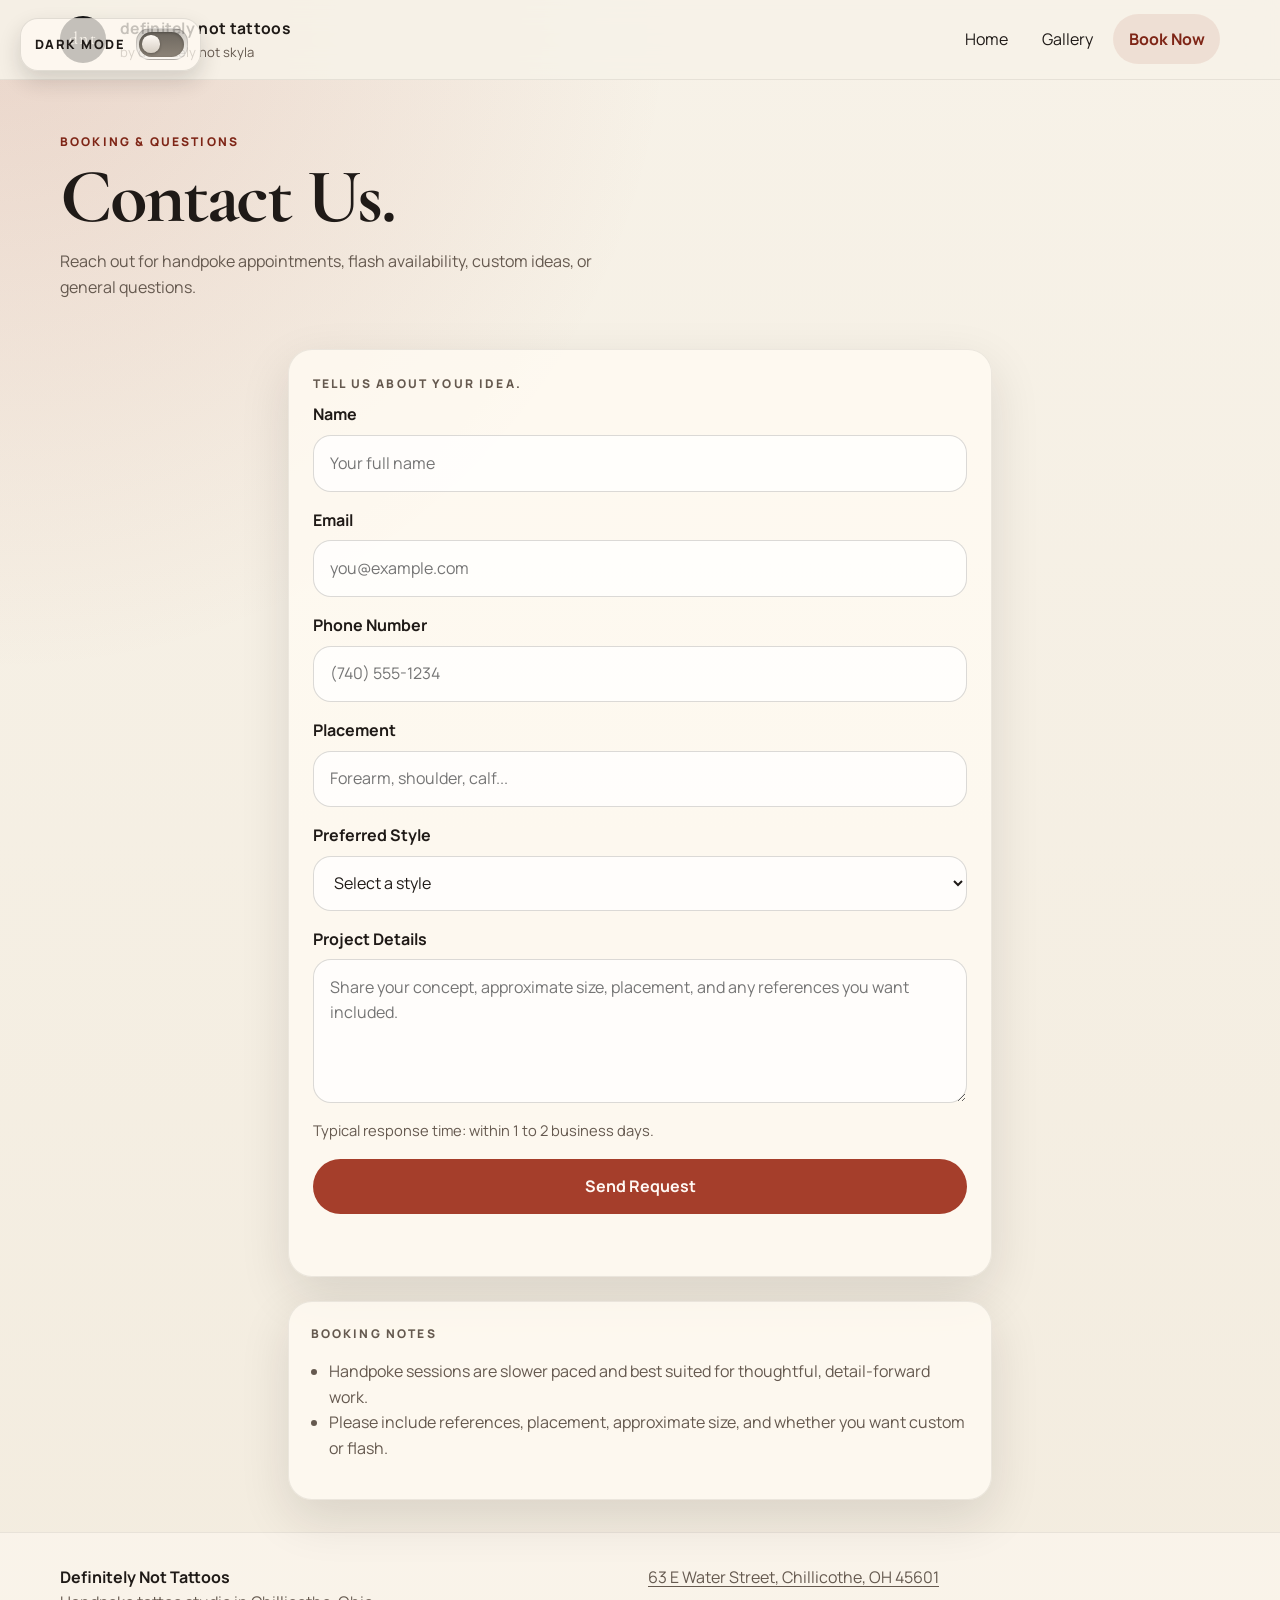
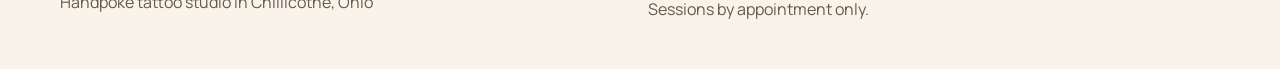
==== contact.html @ 1504265c "General cleanup of CSS" ====
<!DOCTYPE html>
<html lang="en">
<head>
  <meta charset="UTF-8">
  <meta name="viewport" content="width=device-width, initial-scale=1.0">
  <title>Definitely Not Tattoos</title>
  <meta
    name="description"
    content="Contact tmp for handpoke booking requests, consultations, shop hours, and location details."
  >
  <link
    rel="icon"
    href="data:image/svg+xml,%3Csvg xmlns='http://www.w3.org/2000/svg' viewBox='0 0 64 64'%3E%3Crect width='64' height='64' rx='16' fill='%231f1a17'/%3E%3Ctext x='32' y='39' text-anchor='middle' font-family='Arial, sans-serif' font-size='24' font-weight='700' fill='%23fff8f3'%3Ednt%3C/text%3E%3C/svg%3E"
  >
  <link rel="preconnect" href="https://fonts.googleapis.com">
  <link rel="preconnect" href="https://fonts.gstatic.com" crossorigin>
  <link
    href="https://fonts.googleapis.com/css2?family=Cormorant+Garamond:wght@500;600;700&family=Manrope:wght@400;500;600;700;800&display=swap"
    rel="stylesheet"
  >
  <link rel="stylesheet" href="styles.css">
</head>
<body data-page="contact">
  <button
    class="mode-toggle silly-corner-toggle"
    type="button"
    aria-pressed="false"
    aria-label="Toggle silly mode"
    data-silly-toggle
  >
    <span class="switch-label">Dark Mode</span>
    <span class="switch-plate" aria-hidden="true">
      <span class="switch-track">
        <span class="switch-knob"></span>
      </span>
    </span>
  </button>
  <header class="site-header">
    <div class="container topbar">
      <a class="brand" href="index.html" aria-label="tmp home">
        <span class="brand-mark">dnt</span>
        <span class="brand-text">
          <strong>definitely not tattoos</strong>
          <span>by definitely not skyla</span>
        </span>
      </a>
      <button class="nav-toggle" type="button" aria-expanded="false" aria-controls="site-nav">
        <span></span>
        <span></span>
        <span></span>
        <span class="sr-only">Toggle navigation</span>
      </button>
      <nav class="site-nav" id="site-nav" aria-label="Primary navigation">
        <a href="index.html">Home</a>
        <a href="gallery.html">Gallery</a>
        <a class="button button-small" href="contact.html#booking">Book Now</a>
      </nav>
    </div>
  </header>

  <main>
    <section class="page-hero">
      <div class="container reveal">
        <p class="eyebrow">Booking & Questions</p>
        <h1>Contact Us.</h1>
        <p class="lead">
          Reach out for handpoke appointments, flash availability, custom ideas, or general questions.
        </p>
      </div>
    </section>

          <div class="contact-form-column reveal">
            <div class="form-shell" id="booking">
              <p class="meta-label">Tell us about your idea.</p>
              <form class="form-grid" data-contact-form>
                <div class="form-row">
                  <label for="name">Name</label>
                  <input id="name" name="name" type="text" placeholder="Your full name" required>
                </div>

                <div class="form-row">
                  <label for="email">Email</label>
                  <input id="email" name="email" type="email" placeholder="you@example.com" required>
                </div>

                <div class="form-row">
                  <label for="phone">Phone Number</label>
                  <input id="phone" name="phone" type="tel" placeholder="(740) 555-1234">
                </div>

                <div class="form-row">
                  <label for="placement">Placement</label>
                  <input id="placement" name="placement" type="text" placeholder="Forearm, shoulder, calf...">
                </div>

                <div class="form-row">
                  <label for="style">Preferred Style</label>
                  <select id="style" name="style">
                    <option value="">Select a style</option>
                    <option value="botanical">Botanical</option>
                    <option value="fineline">Fine Line</option>
                    <option value="symbolic">Symbolic</option>
                    <option value="lettering">Lettering</option>
                    <option value="custom">Not sure yet</option>
                  </select>
                </div>

                <div class="form-row">
                  <label for="message">Project Details</label>
                  <textarea
                    id="message"
                    name="message"
                    placeholder="Share your concept, approximate size, placement, and any references you want included."
                    required
                  ></textarea>
                </div>

                <p class="field-note">Typical response time: within 1 to 2 business days.</p>
                <button class="button" type="submit">Send Request</button>
                <p class="form-status" aria-live="polite"></p>
              </form>
            </div>

            <div class="info-card booking-notes-card">
              <p class="meta-label">Booking Notes</p>
              <ul class="faq-list">
                <li>Handpoke sessions are slower paced and best suited for thoughtful, detail-forward work.</li>
                <li>Please include references, placement, approximate size, and whether you want custom or flash.</li>
              </ul>
            </div>
          </div>
        </div>
      </div>
    </section>
  </main>

  <footer class="site-footer">
    <div class="container footer-grid">
      <div>
        <strong>Definitely Not Tattoos</strong>
        <p>Handpoke tattoo studio in Chillicothe, Ohio</p>
      </div>
      <div>
        <p>
          <a
            class="contact-link"
            href="https://maps.apple.com/?q=63%20E%20Water%20Street%2C%20Chillicothe%2C%20OH%2045601"
            target="_blank"
            rel="noreferrer"
            aria-label="Open studio address in maps"
          >
            63 E Water Street, Chillicothe, OH 45601
          </a>
        </p>
        <p>Sessions by appointment only.</p>
      </div>
    </div>
  </footer>

  <script src="scripts.js"></script>
</body>
</html>
---- styles.css ----
:root {
  --bg: #f5efe4;
  --surface: #fffaf2;
  --surface-strong: #151515;
  --surface-soft: #e7ded0;
  --text: #1f1a17;
  --muted: #65594f;
  --line: rgba(31, 26, 23, 0.12);
  --accent: #a53e2b;
  --accent-deep: #7e2516;
  --highlight: #d7b17f;
  --shadow: 0 18px 50px rgba(31, 26, 23, 0.12);
  --radius: 24px;
  --radius-sm: 16px;
  --max-width: 1160px;
  --silly-bg: #120f1f;
  --silly-bg-alt: #22153a;
  --silly-panel: #1b1730;
  --silly-ink: #efe7ff;
  --silly-hot-pink: #d96cff;
  --silly-lime: #86c95d;
  --silly-aqua: #68d4ff;
  --silly-yellow: #d5bb62;
}

*,
*::before,
*::after {
  box-sizing: border-box;
}

html {
  scroll-behavior: smooth;
}

body {
  margin: 0;
  font-family: "Manrope", sans-serif;
  background:
    radial-gradient(circle at top left, rgba(165, 62, 43, 0.16), transparent 32%),
    linear-gradient(180deg, #f7f2e8 0%, #f3ecdf 100%);
  color: var(--text);
  line-height: 1.6;
}

.img-wrapper {
  position: absolute;
  inset: 0;
  pointer-events: none;
  z-index: 1;
}

.flexible-image {
  position: absolute;
  display: block;
  width: auto;
  max-width: none;
  height: auto;
  background: transparent;
  filter: drop-shadow(0 12px 18px rgba(31, 26, 23, 0.16));
  opacity: 0.92;
}

.img-float-1 {
  top: 6rem;
  left: 60.5%;
  width: 7rem;
  transform: rotate(-9deg);
}

.img-float-2 {
  top: 22rem;
  right: 4%;
  width: 5.8rem;
  transform: rotate(8deg);
}

.img-float-3 {
  top: 3rem;
  left: 4%;
  width: 7.8rem;
  transform: rotate(-6deg);
}

.img-float-4 {
  top: 48rem;
  right: 6%;
  width: 6.8rem;
  border-radius: 18px;
  transform: rotate(7deg);
}


.img-float-6 {
  top: 82rem;
  right: 5%;
  width: 7.2rem;
  border-radius: 18px;
  transform: rotate(5deg);
}

.img-float-7 {
  top: 53rem;
  left: max(0.5rem, calc(50% - 48rem));
  width: 14rem;
  transform: rotate(1deg);
  transform-origin: bottom left;
  z-index: 2;
}
img {
  display: block;
  max-width: 100%;
}

a {
  color: inherit;
  text-decoration: none;
}

button,
input,
select,
textarea {
  font: inherit;
}

.container {
  width: min(calc(100% - 2rem), var(--max-width));
  margin: 0 auto;
}

.sr-only {
  position: absolute;
  width: 1px;
  height: 1px;
  padding: 0;
  margin: -1px;
  overflow: hidden;
  clip: rect(0, 0, 0, 0);
  white-space: nowrap;
  border: 0;
}

.site-header {
  position: sticky;
  top: 0;
  z-index: 20;
  backdrop-filter: blur(14px);
  background: rgba(247, 242, 232, 0.9);
  border-bottom: 1px solid rgba(31, 26, 23, 0.08);
}

.topbar {
  display: flex;
  align-items: center;
  justify-content: space-between;
  gap: 1rem;
  padding: 0.9rem 0;
}

.brand {
  display: inline-flex;
  align-items: center;
  gap: 0.85rem;
  min-width: 0;
}

.brand-mark {
  display: grid;
  place-items: center;
  width: 2.9rem;
  height: 2.9rem;
  border-radius: 50%;
  background: var(--surface-strong);
  color: #f7f2e8;
  font-family: "Cormorant Garamond", serif;
  font-size: 1.1rem;
  letter-spacing: 0.08em;
}

.brand-text {
  display: grid;
  gap: 0.1rem;
}

.brand-text strong {
  font-size: 0.98rem;
  letter-spacing: 0.02em;
}

.brand-text span {
  color: var(--muted);
  font-size: 0.82rem;
}

.nav-toggle {
  display: inline-flex;
  flex-direction: column;
  justify-content: center;
  gap: 0.3rem;
  width: 3rem;
  height: 3rem;
  border: 0;
  background: transparent;
  padding: 0.5rem;
}

.nav-toggle span:not(.sr-only) {
  width: 100%;
  height: 2px;
  background: var(--text);
  border-radius: 999px;
  transition: transform 0.2s ease, opacity 0.2s ease;
}

.site-nav {
  position: absolute;
  top: calc(100% + 0.75rem);
  left: 1rem;
  right: 1rem;
  display: grid;
  gap: 0.4rem;
  padding: 1rem;
  background: rgba(255, 250, 242, 0.98);
  border: 1px solid var(--line);
  border-radius: 22px;
  box-shadow: var(--shadow);
  opacity: 0;
  pointer-events: none;
  transform: translateY(-0.5rem);
  transition: opacity 0.25s ease, transform 0.25s ease;
}

.site-nav a {
  padding: 0.7rem 0.9rem;
  border-radius: 999px;
}

.mode-toggle {
  display: inline-flex;
  align-items: center;
  justify-content: space-between;
  min-height: 2.75rem;
  gap: 0.65rem;
  padding: 0.6rem 0.75rem 0.6rem 0.85rem;
  border: 1px solid var(--line);
  border-radius: 18px;
  background: rgba(255, 250, 242, 0.75);
  color: var(--text);
  font-weight: 800;
  cursor: pointer;
  transition: transform 0.2s ease, background 0.2s ease, border-color 0.2s ease;
}

.silly-corner-toggle {
  position: fixed;
  top: 1rem;
  left: 1rem;
  z-index: 35;
  min-height: 3rem;
  min-width: 8.25rem;
  box-shadow: 0 10px 22px rgba(31, 26, 23, 0.16);
}

.key-unlock-button {
  position: fixed;
  top: 50%;
  left: 50%;
  z-index: 34;
  display: none;
  align-items: center;
  justify-content: center;
  min-width: 14rem;
  min-height: 3.25rem;
  padding: 0.9rem 1.4rem;
  border: 1px solid rgba(239, 231, 255, 0.22);
  border-radius: 999px;
  background: linear-gradient(180deg, rgba(11, 10, 21, 0.96), rgba(31, 23, 52, 0.98));
  color: #f1e8ff;
  font-family: "Share Tech Mono", monospace;
  font-size: 0.92rem;
  letter-spacing: 0.08em;
  text-transform: uppercase;
  transform: translate(-50%, -50%);
  box-shadow: 0 16px 42px rgba(0, 0, 0, 0.45);
}

.key-unlock-button.is-visible {
  display: inline-flex;
}

.switch-label {
  font-size: 0.8rem;
  letter-spacing: 0.12em;
  text-transform: uppercase;
}

.switch-plate {
  display: inline-flex;
  align-items: center;
  justify-content: center;
  padding: 0.16rem;
  border-radius: 14px;
  background: linear-gradient(180deg, rgba(24, 24, 24, 0.24), rgba(255, 255, 255, 0.35));
  border: 1px solid rgba(31, 26, 23, 0.14);
}

.switch-track {
  position: relative;
  display: inline-flex;
  align-items: center;
  width: 2.8rem;
  height: 1.55rem;
  padding: 0.18rem;
  border-radius: 999px;
  background: linear-gradient(180deg, #6d675f, #8c8377);
  box-shadow: inset 0 1px 3px rgba(0, 0, 0, 0.28);
}

.switch-knob {
  width: 1.1rem;
  height: 1.1rem;
  border-radius: 50%;
  background: linear-gradient(180deg, #fffaf5, #d6cec3);
  box-shadow: 0 1px 3px rgba(0, 0, 0, 0.3);
  transform: translateX(0);
  transition: transform 0.2s ease, background 0.2s ease;
}

.mode-toggle.is-active .switch-track {
  background: linear-gradient(180deg, #8b603f, #d58a4a);
}

.mode-toggle.is-active .switch-knob {
  transform: translateX(1.23rem);
  background: linear-gradient(180deg, #fff7d9, #f0cf84);
}

.mode-toggle:hover,
.mode-toggle:focus-visible,
.mode-toggle.is-active {
  background: rgba(165, 62, 43, 0.12);
  border-color: rgba(165, 62, 43, 0.28);
  transform: translateY(-1px);
}

.site-nav a:hover,
.site-nav a:focus-visible,
.site-nav a.active {
  background: rgba(165, 62, 43, 0.1);
  color: var(--accent-deep);
}

.site-nav.is-open {
  opacity: 1;
  pointer-events: auto;
  transform: translateY(0);
}

.button {
  display: inline-flex;
  align-items: center;
  justify-content: center;
  min-height: 3rem;
  padding: 0.85rem 1.35rem;
  border: 1px solid transparent;
  border-radius: 999px;
  background: var(--accent);
  color: #fff8f3;
  font-weight: 700;
  transition: transform 0.2s ease, background 0.2s ease, border-color 0.2s ease;
}

.button:hover,
.button:focus-visible {
  transform: translateY(-1px);
  background: var(--accent-deep);
}

.button-small {
  min-height: 2.75rem;
  padding-inline: 1.1rem;
}

.button-secondary {
  border-color: var(--line);
  background: transparent;
  color: var(--text);
}

.button-secondary:hover,
.button-secondary:focus-visible {
  background: rgba(31, 26, 23, 0.06);
}

.hero,
.page-hero {
  padding: 4.5rem 0 3rem;
}

body[data-page="home"] .hero {
  padding-top: 2.75rem;
}

.silly-skyline {
  display: none;
}

.owl-stack {
  display: none;
}

.hero-grid {
  display: grid;
  gap: 1.5rem;
}

.hero-copy h1,
.page-hero h1 {
  margin: 0;
  font-family: "Cormorant Garamond", serif;
  font-size: clamp(2.4rem, 8vw, 4.8rem);
  line-height: 0.95;
  letter-spacing: -0.03em;
}

.hero-copy h1 {
  max-width: 20ch;
  line-height: 1.04;
}

.hero-text,
.lead {
  color: var(--muted);
  font-size: 1rem;
}

.eyebrow,
.panel-label,
.artist-tag,
.meta-label {
  margin: 0 0 0.6rem;
  color: var(--accent-deep);
  text-transform: uppercase;
  letter-spacing: 0.18em;
  font-size: 0.75rem;
  font-weight: 800;
}

.accent-text {
  color: var(--accent);
}

.hero-actions {
  display: flex;
  flex-direction: column;
  gap: 0.75rem;
  margin: 1.75rem 0;
}

.feature-panel,
.gallery-card,
.info-card,
.form-shell {
  background: rgba(255, 250, 242, 0.82);
  border: 1px solid rgba(31, 26, 23, 0.08);
  border-radius: var(--radius);
  box-shadow: var(--shadow);
}

.feature-panel {
  padding: 1.5rem;
}

.info-stack {
  display: grid;
  gap: 1.2rem;
}

.contact-link {
  text-decoration: underline;
  text-decoration-thickness: 1px;
  text-underline-offset: 0.16em;
  transition: color 0.2s ease, opacity 0.2s ease;
}

.contact-link:hover,
.contact-link:focus-visible {
  color: var(--accent-deep);
}

.info-stack h2,
.gallery-card h3 {
  margin: 0 0 0.3rem;
  font-size: 1.05rem;
}

.section {
  padding: 1.75rem 0 3.25rem;
}

.gallery-grid {
  display: grid;
  gap: 1rem;
}

.gallery-card,
.info-card {
  padding: 1.35rem;
}

.scroll-gallery-section {
  overflow: hidden;
}

.scroll-gallery {
  position: relative;
  margin-top: 1.75rem;
  overflow: hidden;
  padding-inline: 4rem;
}

.scroll-gallery::before,
.scroll-gallery::after {
  content: "";
  position: absolute;
  top: 0;
  bottom: 0;
  width: 4rem;
  z-index: 2;
  pointer-events: none;
}

.scroll-gallery::before {
  left: 0;
  background: linear-gradient(90deg, #f3ecdf 18%, rgba(243, 236, 223, 0.92) 34%, transparent 100%);
}

.scroll-gallery::after {
  right: 0;
  background: linear-gradient(270deg, #f3ecdf 18%, rgba(243, 236, 223, 0.92) 34%, transparent 100%);
}

.scroll-gallery-track {
  display: flex;
  gap: 1rem;
  width: max-content;
  align-items: stretch;
  will-change: transform;
}

.owl-stack {
  position: absolute;
  top: 8.5rem;
  right: 1.25rem;
  width: 8.5rem;
  height: 8.5rem;
  z-index: 5;
}

.owl-secret-button,
.owl-dragger {
  position: absolute;
  inset: 0;
  margin: auto;
}

.owl-secret-button {
  display: inline-flex;
  align-items: center;
  justify-content: center;
  width: 4.5rem;
  height: 4.5rem;
  border: 1px solid rgba(239, 231, 255, 0.18);
  border-radius: 50%;
  background: linear-gradient(180deg, rgba(49, 35, 78, 0.96), rgba(28, 20, 46, 0.98));
  color: rgba(239, 231, 255, 0.92);
  font-family: "Caveat", cursive;
  font-size: 1.5rem;
  box-shadow: 0 10px 30px rgba(0, 0, 0, 0.32);
}

.owl-secret-button:hover,
.owl-secret-button:focus-visible {
  transform: translateY(-1px);
}

.owl-dragger {
  width: 7rem;
  height: 7rem;
  border: 0;
  background: transparent;
  padding: 0;
  cursor: grab;
  touch-action: none;
}

.owl-dragger.is-dragging {
  cursor: grabbing;
}

.owl-image {
  display: block;
  width: 100%;
  height: 100%;
  border-radius: 50%;
  background-image: url("sprites/owl.png");
  background-size: contain;
  background-position: center;
  background-repeat: no-repeat;
  filter: drop-shadow(0 14px 18px rgba(0, 0, 0, 0.42));
}

.scroll-gallery-card {
  flex: 0 0 15.5rem;
  padding: 0.5rem;
  border-radius: var(--radius);
  background: rgba(255, 250, 242, 0.72);
  border: 1px solid rgba(31, 26, 23, 0.08);
  box-shadow: var(--shadow);
}

.scroll-gallery-image {
  aspect-ratio: 4 / 5;
  border-radius: calc(var(--radius) - 8px);
  background-size: cover;
  background-position: center;
}


.site-footer {
  padding: 2rem 0 2.5rem;
  border-top: 1px solid rgba(31, 26, 23, 0.08);
  background: rgba(255, 250, 242, 0.55);
}

.footer-grid {
  display: grid;
  gap: 1rem;
}

.footer-grid p,
.footer-grid a {
  margin: 0 0 0.4rem;
  color: var(--muted);
}

.page-hero .lead {
  max-width: 58ch;
}

body[data-page="contact"] .page-hero {
  padding-top: 2.5rem;
  padding-bottom: 1.75rem;
}

body[data-page="gallery"] .page-hero {
  padding-bottom: 1.5rem;
}

body[data-page="gallery"] main {
  position: relative;
  overflow: hidden;
}

body[data-page="gallery"] .page-hero,
body[data-page="gallery"] .section,
body[data-page="gallery"] .site-footer {
  position: relative;
  z-index: 2;
}

body[data-page="gallery"] .section {
  padding-top: 0.5rem;
}

.gallery-planet-orbit {
  position: absolute;
  top: 7rem;
  left: 50%;
  width: 140vw;
  max-width: 104rem;
  height: 94rem;
  transform: translateX(-50%);
  pointer-events: none;
  z-index: 0;
  display: none;
  animation: gallery-planet-orbit-spin 39s linear infinite;
}

.gallery-planet {
  position: absolute;
  top: 50%;
  left: 100%;
  width: 6rem;
  height: 6rem;
  transform: translate(-50%, -50%);
  filter: drop-shadow(0 14px 20px rgba(31, 26, 23, 0.18));
}

.gallery-planet img {
  display: block;
  width: 100%;
  height: 100%;
  object-fit: contain;
  animation: gallery-planet-counter-spin 39s linear infinite;
}

.gallery-toolbar {
  display: flex;
  flex-wrap: wrap;
  gap: 0.75rem;
  margin-bottom: 1.25rem;
}

.filter-chip-launch {
  display: none;
}

.nuke-terminal {
  position: fixed;
  inset: 0;
  z-index: 62;
  display: grid;
  place-items: center;
  padding: 1.25rem;
  background: rgba(7, 10, 14, 0.6);
}

.nuke-terminal-panel {
  width: min(32rem, 100%);
  padding: 1rem;
  border: 1px solid rgba(140, 255, 171, 0.24);
  border-radius: 18px;
  background: linear-gradient(180deg, rgba(8, 15, 12, 0.98), rgba(13, 25, 19, 0.98));
  box-shadow: 0 18px 48px rgba(0, 0, 0, 0.42);
}

.nuke-terminal-heading {
  margin: 0 0 0.8rem;
  color: #9bf7b3;
  font-family: "Share Tech Mono", monospace;
  font-size: 0.95rem;
  letter-spacing: 0.06em;
  text-transform: uppercase;
}

.nuke-terminal-screen {
  min-height: 8.5rem;
  margin: 0;
  padding: 0.9rem;
  border-radius: 14px;
  background: rgba(0, 0, 0, 0.34);
  color: #8fffac;
  font-family: "Share Tech Mono", monospace;
  font-size: 0.92rem;
  line-height: 1.5;
  white-space: pre-wrap;
}

.nuke-confirm {
  display: grid;
  gap: 0.55rem;
  margin-top: 0.9rem;
}

.nuke-confirm-label {
  font-weight: 700;
}

.nuke-confirm-row {
  display: flex;
  flex-wrap: wrap;
  gap: 0.75rem;
}

.nuke-confirm-input {
  flex: 1 1 12rem;
  min-height: 2.8rem;
  padding: 0.8rem 0.95rem;
  border: 1px solid rgba(31, 26, 23, 0.16);
  border-radius: 14px;
  background: rgba(255, 255, 255, 0.82);
  color: var(--text);
  font: inherit;
}

.nuke-status {
  margin: 0.85rem 0 0;
  color: rgba(220, 245, 226, 0.76);
}

.nuke-terminal-close {
  margin-top: 0.85rem;
  border: 1px solid rgba(140, 255, 171, 0.22);
  border-radius: 999px;
  background: rgba(143, 255, 172, 0.08);
  color: #c4ffd0;
  font: inherit;
  font-weight: 700;
  padding: 0.6rem 0.95rem;
}

.gallery-card.is-destroying {
  pointer-events: none;
  animation: gallery-card-collapse 0.7s ease forwards;
}

.gallery-card.is-destroyed {
  display: none;
}

.missile-trail {
  position: fixed;
  top: 0;
  left: 0;
  width: 3.75rem;
  height: 1rem;
  pointer-events: none;
  z-index: 60;
  transform-origin: center;
  transition:
    left 4.2s linear,
    top 4.2s linear,
    transform 4.2s linear;
}

.missile-trail::before {
  content: "";
  position: absolute;
  inset: 0 auto 0.22rem 0;
  width: 2.25rem;
  border-radius: 999px;
  background: linear-gradient(90deg, #70757d, #c7cad1);
  box-shadow: 0 0 0 1px rgba(31, 26, 23, 0.08);
}

.missile-trail::after {
  content: "";
  position: absolute;
  top: 0.16rem;
  left: 2rem;
  width: 1.7rem;
  height: 0.6rem;
  border-radius: 999px 0.7rem 0.7rem 999px;
  background: linear-gradient(90deg, rgba(255, 214, 128, 0.1), rgba(255, 120, 77, 0.95));
  filter: blur(0.4px);
}

.missile-trail span {
  position: absolute;
  left: -1.8rem;
  top: 0.25rem;
  width: 2rem;
  height: 0.35rem;
  border-radius: 999px;
  background: linear-gradient(90deg, rgba(255, 214, 128, 0), rgba(255, 214, 128, 0.75));
  filter: blur(1px);
}

.explosion-burst {
  position: fixed;
  top: 0;
  left: 0;
  width: 16rem;
  height: 16rem;
  pointer-events: none;
  z-index: 61;
  border-radius: 50%;
  background:
    radial-gradient(circle, rgba(255, 244, 202, 0.96) 0%, rgba(255, 176, 87, 0.88) 28%, rgba(230, 77, 38, 0.68) 52%, rgba(230, 77, 38, 0) 74%);
  transform: translate(-50%, -50%) scale(0.3);
  animation: explosion-bloom 3s ease-out forwards;
}

.explosion-burst::after {
  content: "";
  position: absolute;
  inset: 20%;
  border-radius: 50%;
  border: 2px solid rgba(255, 246, 217, 0.68);
  animation: explosion-ring 3s ease-out forwards;
}

.filter-chip {
  padding: 0.75rem 1rem;
  border: 1px solid var(--line);
  border-radius: 999px;
  background: rgba(255, 250, 242, 0.75);
  font-weight: 700;
  color: var(--muted);
}

.filter-chip.active {
  background: var(--surface-strong);
  color: #f7f2e8;
  border-color: var(--surface-strong);
}

.gallery-card {
  overflow: hidden;
}

.gallery-art {
  aspect-ratio: 4 / 5;
  border-radius: calc(var(--radius) - 6px);
  margin-bottom: 1rem;
  background-size: cover;
  background-position: center;
}

.art-1 {
  background-image:
    linear-gradient(160deg, rgba(14, 14, 14, 0.3), rgba(165, 62, 43, 0.15)),
    url("tattoos/124A79D3-E221-4ED4-89FC-F30A6EF19AE9.jpg");
}

.art-2 {
  background-image:
    linear-gradient(160deg, rgba(14, 14, 14, 0.2), rgba(215, 177, 127, 0.18)),
    url("tattoos/IMG_4188.jpg");
}

.art-3 {
  background-image:
    linear-gradient(160deg, rgba(14, 14, 14, 0.2), rgba(165, 62, 43, 0.18)),
    url("tattoos/IMG_5746.jpg");
}

.art-4 {
  background-image:
    linear-gradient(160deg, rgba(14, 14, 14, 0.18), rgba(215, 177, 127, 0.12)),
    url("tattoos/IMG_5750.jpg");
}

.art-5 {
  background-image:
    linear-gradient(160deg, rgba(14, 14, 14, 0.18), rgba(165, 62, 43, 0.12)),
    url("tattoos/IMG_5751.jpg");
}

.art-6 {
  background-image:
    linear-gradient(160deg, rgba(14, 14, 14, 0.24), rgba(215, 177, 127, 0.2)),
    url("tattoos/IMG_6451.jpg");
}

.gallery-card p,
.info-card p,
.form-shell p,
.field-note,
.faq-list li {
  color: var(--muted);
}

.contact-form-column {
  display: grid;
  gap: 1.5rem;
}

.contact-form-column {
  width: 100%;
  max-width: 44rem;
  margin: 0 auto;
}

.social-list {
  display: grid;
  gap: 0.55rem;
  margin-top: 0.45rem;
}

.social-link {
  display: grid;
  grid-template-columns: auto 1fr;
  gap: 0.65rem;
  align-items: center;
  padding: 0.55rem 0.7rem;
  border: 1px solid rgba(31, 26, 23, 0.08);
  border-radius: 14px;
  background: rgba(255, 255, 255, 0.42);
  color: var(--text);
  text-decoration: none;
  transition: transform 0.2s ease, border-color 0.2s ease, background 0.2s ease;
}

.social-link:hover,
.social-link:focus-visible {
  transform: translateY(-1px);
  border-color: rgba(165, 122, 70, 0.35);
  background: rgba(255, 250, 242, 0.88);
}

.social-icon {
  display: inline-flex;
  align-items: center;
  justify-content: center;
  width: 2rem;
  height: 2rem;
  border-radius: 999px;
  background: rgba(31, 26, 23, 0.06);
  color: var(--text);
  flex-shrink: 0;
}

.social-icon svg {
  width: 1rem;
  height: 1rem;
}

.social-icon rect,
.social-icon circle {
  fill: none;
  stroke: currentColor;
  stroke-width: 1.8;
}

.social-copy {
  display: grid;
  gap: 0.05rem;
  min-width: 0;
}

.social-copy strong {
  font-size: 0.92rem;
  line-height: 1.2;
}

.social-copy span {
  color: var(--muted);
  font-size: 0.84rem;
  line-height: 1.2;
  overflow-wrap: anywhere;
}

.form-shell {
  padding: 1.5rem;
}

.booking-notes-card {
  margin: 0 auto 2rem;
  width: 100%;
}

.form-grid {
  display: grid;
  gap: 1rem;
}

.form-row {
  display: grid;
  gap: 0.45rem;
}

.form-row label {
  font-weight: 700;
}

.form-row input,
.form-row select,
.form-row textarea {
  width: 100%;
  padding: 0.9rem 1rem;
  border: 1px solid rgba(31, 26, 23, 0.16);
  border-radius: 18px;
  background: rgba(255, 255, 255, 0.75);
  color: var(--text);
}

.form-row textarea {
  resize: vertical;
  min-height: 9rem;
}

.field-note,
.form-status {
  margin: 0;
  font-size: 0.92rem;
}

.form-status {
  min-height: 1.4rem;
  color: var(--accent-deep);
  font-weight: 700;
}

.faq-list {
  padding-left: 1.15rem;
}

.reveal {
  opacity: 0;
  transform: translateY(18px);
  transition: opacity 0.55s ease, transform 0.55s ease;
}

.reveal.is-visible {
  opacity: 1;
  transform: translateY(0);
}

body[data-page="home"].silly-mode {
  background:
    radial-gradient(circle at 18% 12%, rgba(217, 108, 255, 0.22), transparent 18%),
    radial-gradient(circle at 82% 10%, rgba(104, 212, 255, 0.18), transparent 18%),
    radial-gradient(circle at 50% 100%, rgba(134, 201, 93, 0.12), transparent 22%),
    linear-gradient(180deg, var(--silly-bg) 0%, var(--silly-bg-alt) 100%);
  color: var(--silly-ink);
  cursor: default;
}

body[data-page="home"].silly-mode .site-header {
  background: rgba(13, 10, 24, 0.9);
  border-bottom: 1px solid rgba(239, 231, 255, 0.14);
  box-shadow: 0 8px 24px rgba(0, 0, 0, 0.34);
}

body[data-page="home"].silly-mode .brand-mark {
  background:
    radial-gradient(circle at 30% 30%, #34274f 0%, #34274f 28%, #d96cff 29%, #d96cff 58%, #68d4ff 59%, #68d4ff 100%);
  color: #f6f0ff;
  font-family: "Caveat", cursive;
  font-size: 1.15rem;
  letter-spacing: 0.03em;
  border: 2px solid rgba(239, 231, 255, 0.16);
  box-shadow: 0 0 0 4px rgba(217, 108, 255, 0.12);
}

body[data-page="home"].silly-mode .brand-text strong {
  font-family: "Caveat", cursive;
  font-size: 1.45rem;
  color: var(--silly-hot-pink);
}

body[data-page="home"].silly-mode .brand-text span,
body[data-page="home"].silly-mode .hero-text,
body[data-page="home"].silly-mode .footer-grid p {
  color: rgba(239, 231, 255, 0.76);
}

body[data-page="home"].silly-mode .site-nav {
  background:
    linear-gradient(135deg, rgba(27, 23, 48, 0.98), rgba(17, 15, 31, 0.98));
  border: 1px solid rgba(239, 231, 255, 0.12);
}

body[data-page="home"].silly-mode .site-nav a:hover,
body[data-page="home"].silly-mode .site-nav a:focus-visible,
body[data-page="home"].silly-mode .site-nav a.active,
body[data-page="home"].silly-mode .mode-toggle,
body[data-page="home"].silly-mode .mode-toggle.is-active {
  color: var(--silly-ink);
}

body[data-page="home"].silly-mode .mode-toggle {
  background: linear-gradient(135deg, rgba(28, 22, 48, 0.98), rgba(51, 33, 73, 0.98));
  border: 1px dashed rgba(217, 108, 255, 0.45);
  box-shadow: 0 0 0 1px rgba(104, 212, 255, 0.16), 0 8px 18px rgba(0, 0, 0, 0.38);
}

body[data-page="home"].silly-mode .key-unlock-button {
  border-color: rgba(213, 187, 98, 0.28);
  color: #fff6d8;
}

body[data-page="home"].silly-mode .switch-label {
  color: #f1e8ff;
}

body[data-page="home"].silly-mode .switch-plate {
  background: linear-gradient(180deg, rgba(8, 8, 18, 0.9), rgba(48, 31, 69, 0.8));
  border-color: rgba(217, 108, 255, 0.22);
}

body[data-page="home"].silly-mode .switch-track {
  background: linear-gradient(180deg, #1a1725, #2a2237);
}

body[data-page="home"].silly-mode .mode-toggle.is-active .switch-track {
  background: linear-gradient(180deg, #4c3057, #8a4d73);
}

body[data-page="home"].silly-mode .switch-knob {
  background: linear-gradient(180deg, #f0e8ff, #bfb0d6);
}

body[data-page="home"].silly-mode .mode-toggle.is-active .switch-knob {
  background: linear-gradient(180deg, #ffe9c4, #d5bb62);
}

body[data-page="home"].silly-mode .button {
  background: linear-gradient(135deg, #4f296d, #8d3d72);
  color: #fff;
  box-shadow: 4px 4px 0 rgba(0, 0, 0, 0.26);
}

body[data-page="home"].silly-mode .button-secondary {
  background: linear-gradient(135deg, #161224, #272038);
  color: var(--silly-ink);
  border: 1px solid rgba(239, 231, 255, 0.14);
}

body[data-page="home"].silly-mode .hero-copy .eyebrow,
body[data-page="home"].silly-mode .panel-label {
  color: #c7a6ff;
  letter-spacing: 0.22em;
}

body[data-page="home"].silly-mode .hero-copy h1 {
  font-family: "Caveat", cursive;
  font-size: clamp(3.1rem, 9vw, 5.8rem);
  line-height: 0.94;
  transform: rotate(-1.5deg);
  text-shadow: 2px 2px 0 rgba(0, 0, 0, 0.45);
}

body[data-page="home"].silly-mode .accent-text {
  color: #d5bb62;
}

body[data-page="home"].silly-mode .feature-panel,
body[data-page="home"].silly-mode .scroll-gallery-card,
body[data-page="home"].silly-mode .site-footer {
  background:
    linear-gradient(180deg, rgba(27, 23, 48, 0.96), rgba(18, 14, 33, 0.9));
  border: 1px solid rgba(239, 231, 255, 0.12);
  box-shadow: 8px 8px 0 rgba(0, 0, 0, 0.22);
}

body[data-page="home"].silly-mode .social-link {
  background: rgba(255, 255, 255, 0.08);
  border-color: rgba(239, 231, 255, 0.16);
  color: #f6efff;
}

body[data-page="home"].silly-mode .social-link:hover,
body[data-page="home"].silly-mode .social-link:focus-visible {
  background: rgba(255, 255, 255, 0.14);
  border-color: rgba(213, 187, 98, 0.4);
}

body[data-page="home"].silly-mode .social-icon {
  background: rgba(255, 255, 255, 0.12);
  color: #fff6d8;
}

body[data-page="home"].silly-mode .social-copy strong {
  color: #f6efff;
}

body[data-page="home"].silly-mode .social-copy span {
  color: rgba(241, 232, 255, 0.78);
}

body[data-page="home"].silly-mode .hero-card {
  transform: rotate(1deg);
}

body[data-page="home"].silly-mode .scroll-gallery::before {
  background: linear-gradient(90deg, #1f1734 18%, rgba(31, 23, 52, 0.94) 34%, transparent 100%);
}

body[data-page="home"].silly-mode .scroll-gallery::after {
  background: linear-gradient(270deg, #1f1734 18%, rgba(31, 23, 52, 0.94) 34%, transparent 100%);
}

body[data-page="home"].silly-mode .silly-skyline {
  display: block;
  position: absolute;
  inset: 5.8rem 0 auto;
  pointer-events: none;
  z-index: 1;
}

body[data-page="home"].silly-mode .fox-walker {
  position: absolute;
  display: block;
  left: -4.5rem;
  top: 31rem;
  width: 3.2rem;
  height: 3.2rem;
  filter: drop-shadow(0 10px 14px rgba(0, 0, 0, 0.32));
  animation: fox-walk-path 27s linear infinite;
}

body[data-page="home"].silly-mode .fox-walker::before,
body[data-page="home"].silly-mode .fox-walker::after {
  content: "";
  position: absolute;
  inset: 0;
  background-image: url("sprites/Fox_walk.png");
  background-repeat: no-repeat;
  background-size: 600% 400%;
  image-rendering: pixelated;
}

body[data-page="home"].silly-mode .fox-walker::before {
  background-position: 0 100%;
  animation:
    fox-walk-frames-right 1.35s steps(6) infinite,
    fox-face-right 27s linear infinite;
}

body[data-page="home"].silly-mode .fox-walker::after {
  background-position: 0 66.666%;
  animation:
    fox-walk-frames-left 1.35s steps(6) infinite,
    fox-face-left 27s linear infinite;
}

body[data-page="home"].silly-mode .owl-stack {
  display: block;
}

body[data-page="home"].silly-mode main {
  position: relative;
  overflow: hidden;
}

body[data-page="home"] main {
  position: relative;
}

body[data-page="home"].silly-mode .hero,
body[data-page="home"].silly-mode .scroll-gallery-section,
body[data-page="home"].silly-mode .site-footer {
  position: relative;
  z-index: 2;
}

body[data-page="gallery"].silly-mode {
  background:
    radial-gradient(circle at 18% 10%, rgba(106, 206, 255, 0.2), transparent 18%),
    radial-gradient(circle at 82% 16%, rgba(255, 137, 200, 0.18), transparent 19%),
    radial-gradient(circle at 52% 100%, rgba(255, 214, 128, 0.14), transparent 24%),
    linear-gradient(180deg, #140f20 0%, #221733 44%, #120d19 100%);
  color: #f4ecff;
}

body[data-page="gallery"].silly-mode .site-header {
  background: rgba(15, 11, 24, 0.9);
  border-bottom: 1px solid rgba(239, 231, 255, 0.14);
  box-shadow: 0 10px 28px rgba(0, 0, 0, 0.36);
}

body[data-page="gallery"].silly-mode .brand-mark {
  background:
    linear-gradient(135deg, #68d4ff, #d96cff 55%, #ffd680);
  color: #160f1f;
  border: 2px solid rgba(255, 255, 255, 0.16);
  box-shadow: 0 0 0 4px rgba(104, 212, 255, 0.12);
}

body[data-page="gallery"].silly-mode .brand-text strong,
body[data-page="gallery"].silly-mode .page-hero h1,
body[data-page="gallery"].silly-mode .gallery-card h3 {
  color: #fff4ff;
}

body[data-page="gallery"].silly-mode .brand-text span,
body[data-page="gallery"].silly-mode .lead,
body[data-page="gallery"].silly-mode .gallery-card p,
body[data-page="gallery"].silly-mode .footer-grid p {
  color: rgba(239, 231, 255, 0.78);
}

body[data-page="gallery"].silly-mode .site-nav {
  background: linear-gradient(135deg, rgba(28, 22, 48, 0.98), rgba(17, 13, 29, 0.98));
  border: 1px solid rgba(239, 231, 255, 0.14);
}

body[data-page="gallery"].silly-mode .site-nav a:hover,
body[data-page="gallery"].silly-mode .site-nav a:focus-visible,
body[data-page="gallery"].silly-mode .site-nav a.active,
body[data-page="gallery"].silly-mode .mode-toggle,
body[data-page="gallery"].silly-mode .mode-toggle.is-active {
  color: #f7efff;
}

body[data-page="gallery"].silly-mode .mode-toggle {
  background: linear-gradient(135deg, rgba(24, 19, 41, 0.98), rgba(50, 31, 68, 0.98));
  border: 1px dashed rgba(104, 212, 255, 0.45);
  box-shadow: 0 0 0 1px rgba(255, 137, 200, 0.14), 0 8px 18px rgba(0, 0, 0, 0.38);
}

body[data-page="gallery"].silly-mode .switch-label {
  color: #f1e8ff;
}

body[data-page="gallery"].silly-mode .switch-plate {
  background: linear-gradient(180deg, rgba(8, 8, 18, 0.9), rgba(47, 30, 67, 0.8));
  border-color: rgba(217, 108, 255, 0.22);
}

body[data-page="gallery"].silly-mode .switch-track {
  background: linear-gradient(180deg, #191524, #2b2339);
}

body[data-page="gallery"].silly-mode .mode-toggle.is-active .switch-track {
  background: linear-gradient(180deg, #3c5673, #6e8bd7);
}

body[data-page="gallery"].silly-mode .switch-knob {
  background: linear-gradient(180deg, #f2eaff, #c6b8db);
}

body[data-page="gallery"].silly-mode .mode-toggle.is-active .switch-knob {
  background: linear-gradient(180deg, #fff1d1, #f0cd78);
}

body[data-page="gallery"].silly-mode main {
  position: relative;
  overflow: hidden;
}

body[data-page="gallery"].silly-mode .page-hero,
body[data-page="gallery"].silly-mode .section,
body[data-page="gallery"].silly-mode .site-footer {
  position: relative;
  z-index: 2;
}

body[data-page="gallery"].silly-mode .page-hero {
  padding-top: 5.1rem;
}

body[data-page="gallery"].silly-mode .gallery-planet-orbit {
  display: block;
}

body[data-page="gallery"].silly-mode .gallery-planet {
  filter: drop-shadow(0 16px 26px rgba(0, 0, 0, 0.3));
}

body[data-page="gallery"].silly-mode .eyebrow,
body[data-page="gallery"].silly-mode .artist-tag {
  color: #8fe7ff;
}

body[data-page="gallery"].silly-mode .filter-chip {
  background: rgba(255, 255, 255, 0.08);
  border-color: rgba(239, 231, 255, 0.16);
  color: rgba(244, 236, 255, 0.84);
}

body[data-page="gallery"].silly-mode .filter-chip.active {
  background: linear-gradient(135deg, #ff78b9, #6ec8ff);
  border-color: transparent;
  color: #171221;
}

body[data-page="gallery"].silly-mode .gallery-card,
body[data-page="gallery"].silly-mode .site-footer {
  background:
    linear-gradient(180deg, rgba(26, 20, 42, 0.96), rgba(16, 12, 28, 0.92));
  border: 1px solid rgba(239, 231, 255, 0.12);
  box-shadow: 10px 10px 0 rgba(0, 0, 0, 0.18);
}

body[data-page="gallery"].silly-mode .gallery-card {
  position: relative;
}

body[data-page="gallery"].silly-mode .gallery-card::before {
  content: "";
  position: absolute;
  inset: auto 1rem 1rem auto;
  width: 3.4rem;
  height: 0.3rem;
  border-radius: 999px;
  background: linear-gradient(90deg, rgba(255, 120, 185, 0.7), rgba(110, 200, 255, 0.85));
  opacity: 0.65;
}

body[data-page="gallery"].silly-mode .filter-chip-launch {
  display: inline-flex;
}

body[data-page="gallery"].silly-mode .nuke-confirm-label {
  color: #f7efff;
}

body[data-page="gallery"].silly-mode .nuke-terminal-panel {
  border-color: rgba(110, 200, 255, 0.24);
  background: linear-gradient(180deg, rgba(9, 14, 24, 0.98), rgba(16, 11, 27, 0.98));
}

body[data-page="gallery"].silly-mode .nuke-terminal-heading,
body[data-page="gallery"].silly-mode .nuke-terminal-screen {
  color: #9fe9ff;
}

body[data-page="gallery"].silly-mode .nuke-confirm-input {
  background: rgba(255, 255, 255, 0.08);
  border-color: rgba(239, 231, 255, 0.16);
  color: #f6efff;
}

body[data-page="gallery"].silly-mode .nuke-terminal-close {
  border-color: rgba(110, 200, 255, 0.22);
  background: rgba(110, 200, 255, 0.08);
  color: #d5f5ff;
}

body[data-page="gallery"].silly-mode .gallery-art {
  box-shadow: 0 14px 28px rgba(0, 0, 0, 0.28);
}

body[data-page="contact"].silly-mode {
  background:
    radial-gradient(circle at 14% 10%, rgba(106, 206, 255, 0.16), transparent 18%),
    radial-gradient(circle at 82% 12%, rgba(255, 137, 200, 0.14), transparent 20%),
    linear-gradient(180deg, #140f20 0%, #221733 48%, #120d19 100%);
  color: #f4ecff;
}

body[data-page="contact"].silly-mode .site-header {
  background: rgba(15, 11, 24, 0.9);
  border-bottom: 1px solid rgba(239, 231, 255, 0.14);
  box-shadow: 0 10px 28px rgba(0, 0, 0, 0.36);
}

body[data-page="contact"].silly-mode .brand-mark {
  background: linear-gradient(135deg, #68d4ff, #d96cff 55%, #ffd680);
  color: #160f1f;
  border: 2px solid rgba(255, 255, 255, 0.16);
  box-shadow: 0 0 0 4px rgba(104, 212, 255, 0.12);
}

body[data-page="contact"].silly-mode .brand-text strong,
body[data-page="contact"].silly-mode .page-hero h1,
body[data-page="contact"].silly-mode .info-card h2,
body[data-page="contact"].silly-mode .form-shell h2 {
  color: #fff4ff;
}

body[data-page="contact"].silly-mode .brand-text span,
body[data-page="contact"].silly-mode .lead,
body[data-page="contact"].silly-mode .info-card p,
body[data-page="contact"].silly-mode .field-note,
body[data-page="contact"].silly-mode .faq-list li,
body[data-page="contact"].silly-mode .footer-grid p {
  color: rgba(239, 231, 255, 0.78);
}

body[data-page="contact"].silly-mode .site-nav {
  background: linear-gradient(135deg, rgba(28, 22, 48, 0.98), rgba(17, 13, 29, 0.98));
  border: 1px solid rgba(239, 231, 255, 0.14);
}

body[data-page="contact"].silly-mode .site-nav a:hover,
body[data-page="contact"].silly-mode .site-nav a:focus-visible,
body[data-page="contact"].silly-mode .site-nav a.active,
body[data-page="contact"].silly-mode .mode-toggle,
body[data-page="contact"].silly-mode .mode-toggle.is-active {
  color: #f7efff;
}

body[data-page="contact"].silly-mode .mode-toggle {
  background: linear-gradient(135deg, rgba(24, 19, 41, 0.98), rgba(50, 31, 68, 0.98));
  border: 1px dashed rgba(104, 212, 255, 0.45);
  box-shadow: 0 0 0 1px rgba(255, 137, 200, 0.14), 0 8px 18px rgba(0, 0, 0, 0.38);
}

body[data-page="contact"].silly-mode .switch-label {
  color: #f1e8ff;
}

body[data-page="contact"].silly-mode .switch-plate {
  background: linear-gradient(180deg, rgba(8, 8, 18, 0.9), rgba(47, 30, 67, 0.8));
  border-color: rgba(217, 108, 255, 0.22);
}

body[data-page="contact"].silly-mode .switch-track {
  background: linear-gradient(180deg, #191524, #2b2339);
}

body[data-page="contact"].silly-mode .mode-toggle.is-active .switch-track {
  background: linear-gradient(180deg, #3c5673, #6e8bd7);
}

body[data-page="contact"].silly-mode .switch-knob {
  background: linear-gradient(180deg, #f2eaff, #c6b8db);
}

body[data-page="contact"].silly-mode .mode-toggle.is-active .switch-knob {
  background: linear-gradient(180deg, #fff1d1, #f0cd78);
}

body[data-page="contact"].silly-mode .form-shell,
body[data-page="contact"].silly-mode .info-card,
body[data-page="contact"].silly-mode .site-footer {
  background: linear-gradient(180deg, rgba(26, 20, 42, 0.96), rgba(16, 12, 28, 0.92));
  border: 1px solid rgba(239, 231, 255, 0.12);
  box-shadow: 10px 10px 0 rgba(0, 0, 0, 0.18);
}

body[data-page="contact"].silly-mode .meta-label,
body[data-page="contact"].silly-mode .eyebrow {
  color: #8fe7ff;
}

body[data-page="contact"].silly-mode .form-row label {
  color: #f7efff;
}

body[data-page="contact"].silly-mode .form-row input,
body[data-page="contact"].silly-mode .form-row select,
body[data-page="contact"].silly-mode .form-row textarea {
  background: rgba(255, 255, 255, 0.08);
  border-color: rgba(239, 231, 255, 0.16);
  color: #f6efff;
}

body[data-page="contact"].silly-mode .form-status {
  color: #ffe4a8;
}

@keyframes gallery-card-collapse {
  0% {
    opacity: 1;
    transform: scale(1);
  }
  55% {
    opacity: 0.9;
    transform: scale(1.03) rotate(1deg);
  }
  100% {
    opacity: 0;
    transform: scale(0.86);
  }
}

@keyframes explosion-bloom {
  0% {
    opacity: 0;
    transform: translate(-50%, -50%) scale(0.3);
  }
  22% {
    opacity: 1;
    transform: translate(-50%, -50%) scale(1);
  }
  100% {
    opacity: 0;
    transform: translate(-50%, -50%) scale(2.1);
  }
}

@keyframes explosion-ring {
  0% {
    opacity: 0.8;
    transform: scale(0.5);
  }
  100% {
    opacity: 0;
    transform: scale(2.2);
  }
}

.sticker {
  position: absolute;
  display: inline-flex;
  align-items: center;
  justify-content: center;
  font-size: clamp(1.6rem, 4vw, 3rem);
  filter: drop-shadow(0 5px 10px rgba(0, 0, 0, 0.42));
  animation: sticker-float 4.2s ease-in-out infinite;
  opacity: 0.78;
}

.sticker-ufo-image {
  display: block;
  width: 100%;
  height: 100%;
  object-fit: contain;
  pointer-events: none;
}

.fox-walker {
  display: none;
}

.sticker-flower {
  left: 4%;
  top: 2rem;
}

.sticker-ufo {
  right: 9%;
  top: 1rem;
  width: 4.8rem;
  height: 4.8rem;
  animation-duration: 5.6s;
  transition:
    top 2.4s ease-in-out,
    left 2.4s ease-in-out,
    right 2.4s ease-in-out,
    transform 2.4s ease-in-out;
  will-change: top, left, right, transform;
}

.sticker-star {
  left: 12%;
  top: 20rem;
  animation-duration: 3.8s;
}

.sticker-heart {
  right: 16%;
  top: 22rem;
  animation-duration: 4.8s;
}

.sticker-sparkle {
  right: 5%;
  top: 34rem;
  animation-duration: 4s;
}

.secret-page {
  min-height: 100vh;
  padding: 2rem 1rem;
  background:
    radial-gradient(circle at top, rgba(130, 255, 149, 0.04), transparent 20%),
    linear-gradient(180deg, #000000 0%, #030503 100%);
  color: #9cff9c;
}

.truth-page {
  min-height: 100vh;
  padding: 2rem 1rem;
  background:
    radial-gradient(circle at top, rgba(165, 62, 43, 0.08), transparent 24%),
    linear-gradient(180deg, #050505 0%, #111111 100%);
  color: #f4ede4;
}

.truth-shell {
  width: min(100%, 72rem);
  margin: 0 auto;
  padding: 2rem;
}

.truth-back {
  display: inline-flex;
  margin-bottom: 1rem;
  color: rgba(244, 237, 228, 0.72);
}

.truth-shell h1 {
  margin: 0 0 1.5rem;
  max-width: 12ch;
}

.truth-grid {
  display: grid;
  gap: 1.25rem;
}

.truth-card {
  margin: 0;
  padding: 0.75rem;
  border-radius: 28px;
  background: linear-gradient(180deg, rgba(17, 17, 17, 0.98), rgba(6, 6, 6, 0.98));
  border: 1px solid rgba(244, 237, 228, 0.08);
  box-shadow: 0 30px 60px rgba(0, 0, 0, 0.5);
  overflow: hidden;
}

.truth-card img {
  width: 100%;
  aspect-ratio: 4 / 5;
  object-fit: cover;
  border-radius: 22px;
  filter: brightness(0.5) contrast(1.08) saturate(0.82);
}

.secret-shell {
  width: min(100%, 44rem);
  margin: 0 auto;
  padding: 2rem;
  border: 1px solid rgba(156, 255, 156, 0.18);
  border-radius: 28px;
  background: linear-gradient(180deg, rgba(2, 3, 2, 0.985), rgba(0, 0, 0, 0.995));
  box-shadow: 0 24px 60px rgba(0, 0, 0, 0.6);
}

.secret-shell h1,
.secret-shell .eyebrow,
.secret-shell .meta-label,
.secret-back {
  font-family: "Share Tech Mono", monospace;
  letter-spacing: 0.06em;
}

.secret-shell h1 {
  font-size: clamp(2.8rem, 9vw, 4.8rem);
  line-height: 1;
}

.secret-shell .eyebrow,
.secret-shell .meta-label,
.secret-back {
  color: #6dff8b;
}

.secret-back {
  display: inline-flex;
  margin-bottom: 1rem;
  color: rgba(156, 255, 156, 0.84);
}

.secret-lead {
  color: rgba(156, 255, 156, 0.76);
}

.radio-unit {
  display: grid;
  gap: 1rem;
  margin: 2rem 0 1rem;
  padding: 1.5rem;
  border-radius: 24px;
  background: linear-gradient(180deg, rgba(0, 0, 0, 0.99), rgba(5, 8, 5, 0.97));
  border: 1px solid rgba(156, 255, 156, 0.12);
}

.radio-display {
  padding: 1rem 1.1rem;
  border-radius: 20px;
  background: linear-gradient(180deg, rgba(20, 34, 20, 0.2), rgba(2, 8, 2, 0.22));
  border: 1px solid rgba(156, 255, 156, 0.18);
}

.radio-frequency {
  margin: 0;
  font-family: "Cormorant Garamond", serif;
  font-size: clamp(2.6rem, 10vw, 4.8rem);
  line-height: 1;
  color: #b7ffb7;
}

.radio-slider-shell {
  display: grid;
  gap: 0.8rem;
}

.radio-slider {
  width: 100%;
  accent-color: #d5bb62;
}

.radio-scale {
  display: flex;
  justify-content: space-between;
  gap: 0.5rem;
  font-size: 0.85rem;
  color: rgba(156, 255, 156, 0.56);
}

@keyframes sticker-float {
  0%,
  100% {
    transform: translateY(0) rotate(0deg);
  }

  50% {
    transform: translateY(-10px) rotate(5deg);
  }
}

@keyframes fox-walk-frames-right {
  from {
    background-position: 0 100%;
  }

  to {
    background-position: 120% 100%;
  }
}

@keyframes fox-walk-frames-left {
  from {
    background-position: 0 66.666%;
  }

  to {
    background-position: 120% 66.666%;
  }
}

@keyframes fox-face-right {
  0%,
  49.999% {
    opacity: 1;
  }

  50%,
  100% {
    opacity: 0;
  }
}

@keyframes fox-face-left {
  0%,
  49.999% {
    opacity: 0;
  }

  50%,
  100% {
    opacity: 1;
  }
}

@keyframes fox-walk-path {
  0% {
    transform: translateX(0);
  }

  49% {
    transform: translateX(calc(100vw + 5rem));
  }

  50% {
    transform: translateX(calc(100vw + 5rem));
  }

  99% {
    transform: translateX(0);
  }

  100% {
    transform: translateX(0);
  }
}

@keyframes gallery-planet-orbit-spin {
  from {
    transform: translateX(-50%) rotate(0deg);
  }

  to {
    transform: translateX(-50%) rotate(360deg);
  }
}

@keyframes gallery-planet-counter-spin {
  from {
    transform: rotate(0deg);
  }

  to {
    transform: rotate(-360deg);
  }
}

[hidden] {
  display: none !important;
}

@media (min-width: 700px) {
  .hero-actions {
    flex-direction: row;
    flex-wrap: wrap;
  }

  .gallery-grid,
  .footer-grid {
    grid-template-columns: repeat(2, minmax(0, 1fr));
  }

  .scroll-gallery-card {
    flex-basis: 18rem;
  }
}

@media (max-width: 699px) {
  .img-float-1 {
    top: 12rem;
    left: 0.5rem;
    width: 5.2rem;
  }

  .img-float-2 {
    top: 24rem;
    right: 0.6rem;
    width: 4.6rem;
  }

  .img-float-3 {
    top: 43rem;
    left: 0.6rem;
    width: 5.8rem;
  }

  .img-float-4 {
    top: 58rem;
    right: 0.6rem;
    width: 5.2rem;
  }

  .img-float-6 {
    top: 96rem;
    right: 0.6rem;
    width: 5.5rem;
  }

  .img-float-7 {
    top: 71rem;
    left: -0.25rem;
    width: 9rem;
  }

  .gallery-planet-orbit {
    width: 155vw;
    height: 76rem;
    top: 8rem;
  }

  .gallery-planet {
    width: 4.5rem;
    height: 4.5rem;
  }

  .scroll-gallery {
    padding-inline: 2.75rem;
  }

  .scroll-gallery::before,
  .scroll-gallery::after {
    width: 2.75rem;
  }

  .owl-stack {
    top: 7.25rem;
    right: 0.6rem;
    width: 6.75rem;
    height: 6.75rem;
  }

  .owl-secret-button {
    width: 3.7rem;
    height: 3.7rem;
    font-size: 1.3rem;
  }

  .owl-dragger {
    width: 5.6rem;
    height: 5.6rem;
  }
}

@media (min-width: 900px) {
  .nav-toggle {
    display: none;
  }

  .site-nav {
    position: static;
    display: flex;
    align-items: center;
    justify-content: flex-end;
    gap: 0.35rem;
    padding: 0;
    border: 0;
    background: transparent;
    box-shadow: none;
    opacity: 1;
    pointer-events: auto;
    transform: none;
  }

  .silly-corner-toggle {
    top: 1.1rem;
    left: 1.25rem;
  }

  .hero,
  .page-hero {
    padding: 6rem 0 4rem;
  }

  body[data-page="contact"] .page-hero {
    padding-top: 3.25rem;
    padding-bottom: 2rem;
  }

  .hero-grid {
    grid-template-columns: 1.1fr 0.7fr;
    align-items: center;
  }

  .gallery-grid {
    grid-template-columns: repeat(3, minmax(0, 1fr));
  }

  .truth-grid {
    grid-template-columns: repeat(2, minmax(0, 1fr));
  }
}
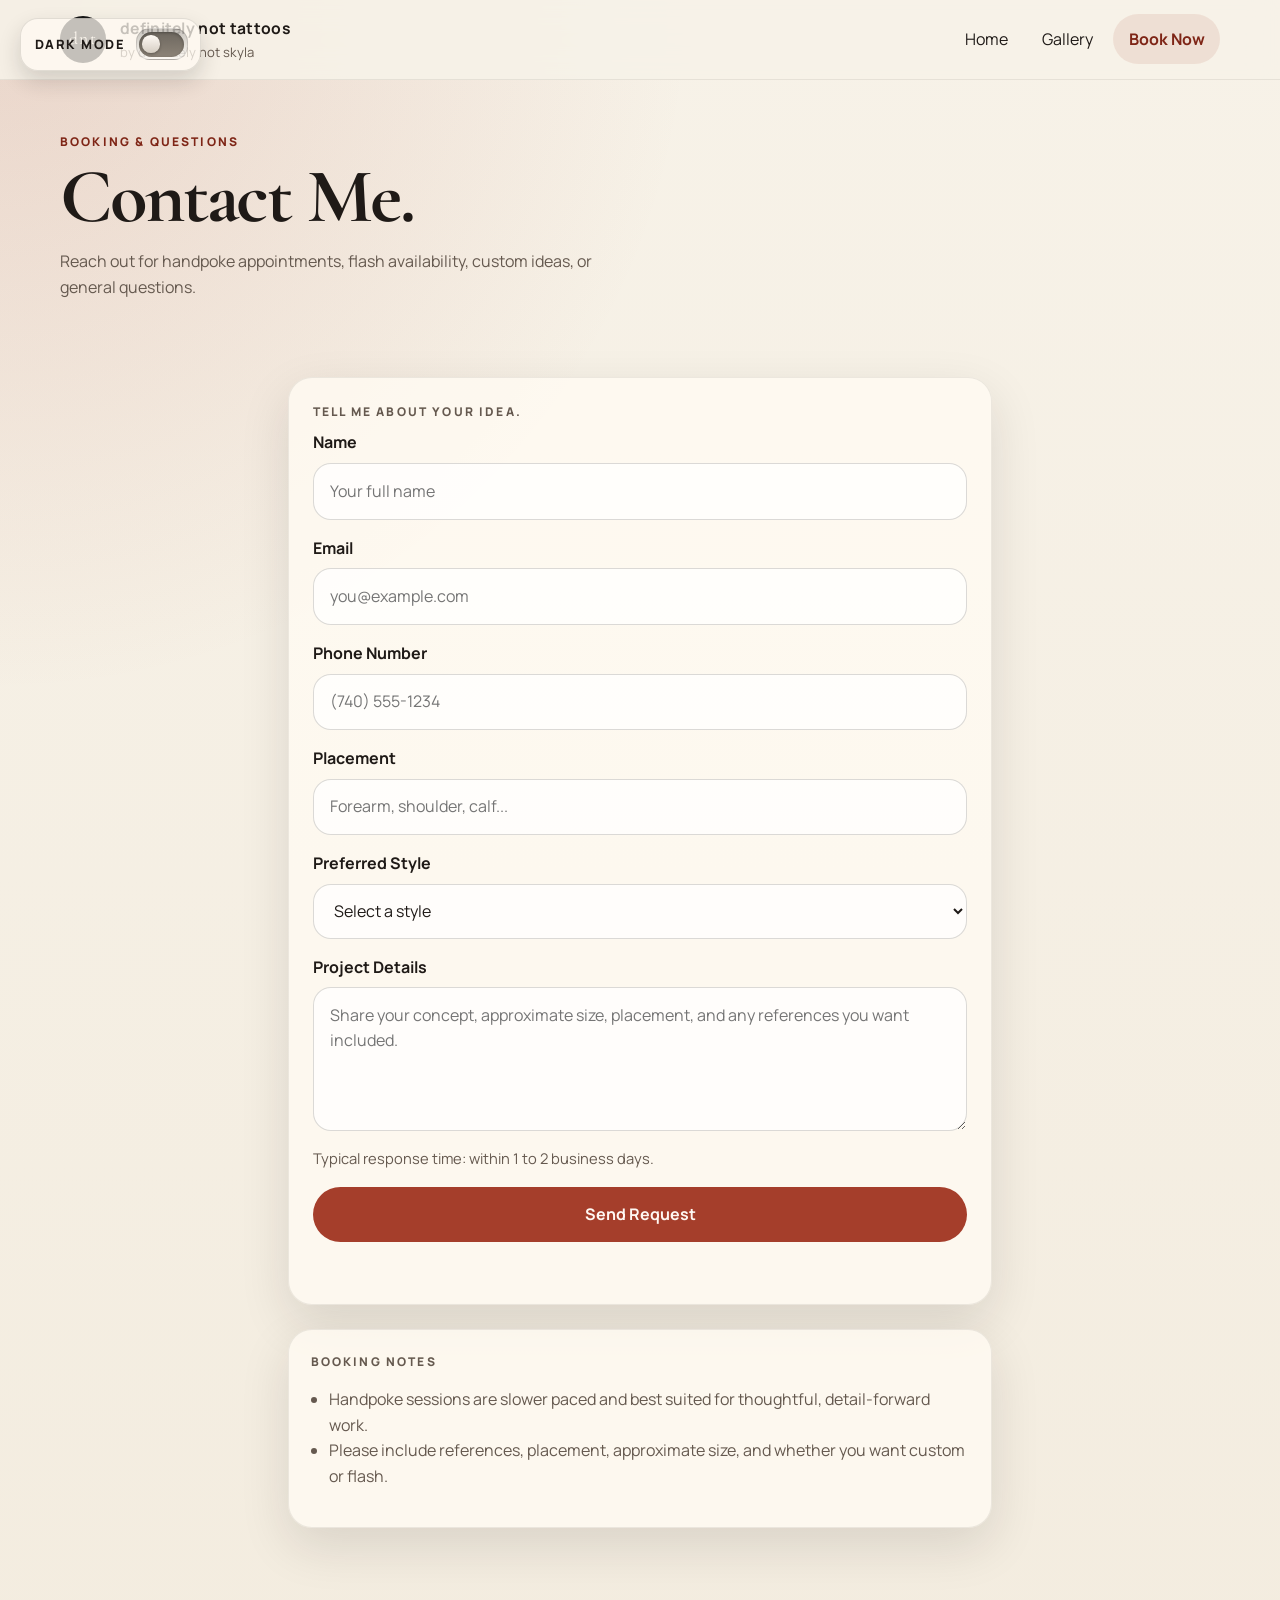
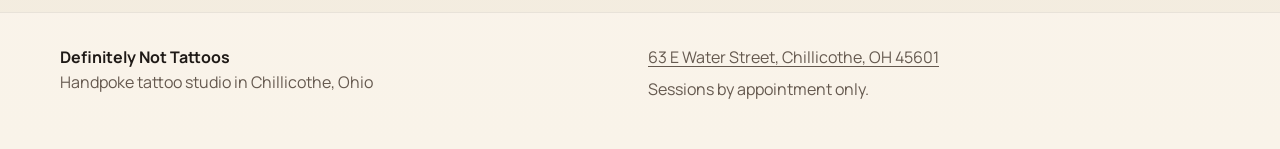
==== commit b359b679: "language cleanup" ====
--- a/contact.html
+++ b/contact.html
@@ -53,7 +53,7 @@
       <nav class="site-nav" id="site-nav" aria-label="Primary navigation">
         <a href="index.html">Home</a>
         <a href="gallery.html">Gallery</a>
-        <a class="button button-small" href="contact.html#booking">Book Now</a>
+        <a class="button button-small" href="contact.html">Book Now</a>
       </nav>
     </div>
   </header>
@@ -62,72 +62,73 @@
     <section class="page-hero">
       <div class="container reveal">
         <p class="eyebrow">Booking & Questions</p>
-        <h1>Contact Us.</h1>
+        <h1>Contact Me.</h1>
         <p class="lead">
           Reach out for handpoke appointments, flash availability, custom ideas, or general questions.
         </p>
       </div>
     </section>
 
-          <div class="contact-form-column reveal">
-            <div class="form-shell" id="booking">
-              <p class="meta-label">Tell us about your idea.</p>
-              <form class="form-grid" data-contact-form>
-                <div class="form-row">
-                  <label for="name">Name</label>
-                  <input id="name" name="name" type="text" placeholder="Your full name" required>
-                </div>
+    <section class="section">
+      <div class="container">
+        <div class="contact-form-column reveal">
+          <div class="form-shell" id="booking">
+            <p class="meta-label">Tell me about your idea.</p>
+            <form class="form-grid" data-contact-form>
+              <div class="form-row">
+                <label for="name">Name</label>
+                <input id="name" name="name" type="text" placeholder="Your full name" required>
+              </div>
 
-                <div class="form-row">
-                  <label for="email">Email</label>
-                  <input id="email" name="email" type="email" placeholder="you@example.com" required>
-                </div>
+              <div class="form-row">
+                <label for="email">Email</label>
+                <input id="email" name="email" type="email" placeholder="you@example.com" required>
+              </div>
 
-                <div class="form-row">
-                  <label for="phone">Phone Number</label>
-                  <input id="phone" name="phone" type="tel" placeholder="(740) 555-1234">
-                </div>
+              <div class="form-row">
+                <label for="phone">Phone Number</label>
+                <input id="phone" name="phone" type="tel" placeholder="(740) 555-1234">
+              </div>
 
-                <div class="form-row">
-                  <label for="placement">Placement</label>
-                  <input id="placement" name="placement" type="text" placeholder="Forearm, shoulder, calf...">
-                </div>
+              <div class="form-row">
+                <label for="placement">Placement</label>
+                <input id="placement" name="placement" type="text" placeholder="Forearm, shoulder, calf...">
+              </div>
 
-                <div class="form-row">
-                  <label for="style">Preferred Style</label>
-                  <select id="style" name="style">
-                    <option value="">Select a style</option>
-                    <option value="botanical">Botanical</option>
-                    <option value="fineline">Fine Line</option>
-                    <option value="symbolic">Symbolic</option>
-                    <option value="lettering">Lettering</option>
-                    <option value="custom">Not sure yet</option>
-                  </select>
-                </div>
+              <div class="form-row">
+                <label for="style">Preferred Style</label>
+                <select id="style" name="style">
+                  <option value="">Select a style</option>
+                  <option value="botanical">Botanical</option>
+                  <option value="fineline">Fine Line</option>
+                  <option value="symbolic">Symbolic</option>
+                  <option value="lettering">Lettering</option>
+                  <option value="custom">Not sure yet</option>
+                </select>
+              </div>
 
-                <div class="form-row">
-                  <label for="message">Project Details</label>
-                  <textarea
-                    id="message"
-                    name="message"
-                    placeholder="Share your concept, approximate size, placement, and any references you want included."
-                    required
-                  ></textarea>
-                </div>
+              <div class="form-row">
+                <label for="message">Project Details</label>
+                <textarea
+                  id="message"
+                  name="message"
+                  placeholder="Share your concept, approximate size, placement, and any references you want included."
+                  required
+                ></textarea>
+              </div>
 
-                <p class="field-note">Typical response time: within 1 to 2 business days.</p>
-                <button class="button" type="submit">Send Request</button>
-                <p class="form-status" aria-live="polite"></p>
-              </form>
-            </div>
+              <p class="field-note">Typical response time: within 1 to 2 business days.</p>
+              <button class="button" type="submit">Send Request</button>
+              <p class="form-status" aria-live="polite"></p>
+            </form>
+          </div>
 
-            <div class="info-card booking-notes-card">
-              <p class="meta-label">Booking Notes</p>
-              <ul class="faq-list">
-                <li>Handpoke sessions are slower paced and best suited for thoughtful, detail-forward work.</li>
-                <li>Please include references, placement, approximate size, and whether you want custom or flash.</li>
-              </ul>
-            </div>
+          <div class="info-card booking-notes-card">
+            <p class="meta-label">Booking Notes</p>
+            <ul class="faq-list">
+              <li>Handpoke sessions are slower paced and best suited for thoughtful, detail-forward work.</li>
+              <li>Please include references, placement, approximate size, and whether you want custom or flash.</li>
+            </ul>
           </div>
         </div>
       </div>
--- a/styles.css
+++ b/styles.css
@@ -1037,6 +1037,10 @@
   padding: 1.5rem;
 }
 
+#booking {
+  scroll-margin-top: 0.1rem;
+}
+
 .booking-notes-card {
   margin: 0 auto 2rem;
   width: 100%;
@@ -1215,7 +1219,15 @@
 }
 
 body[data-page="home"].silly-mode .accent-text {
-  color: #d5bb62;
+  display: inline-block;
+  padding-left: 0.04em;
+  padding-right: 0.16em;
+  margin-right: -0.08em;
+  background: linear-gradient(180deg, #f2f2f2 0%, #a8adb4 48%, #3d4046 100%);
+  -webkit-background-clip: text;
+  background-clip: text;
+  -webkit-text-fill-color: transparent;
+  color: transparent;
 }
 
 body[data-page="home"].silly-mode .feature-panel,
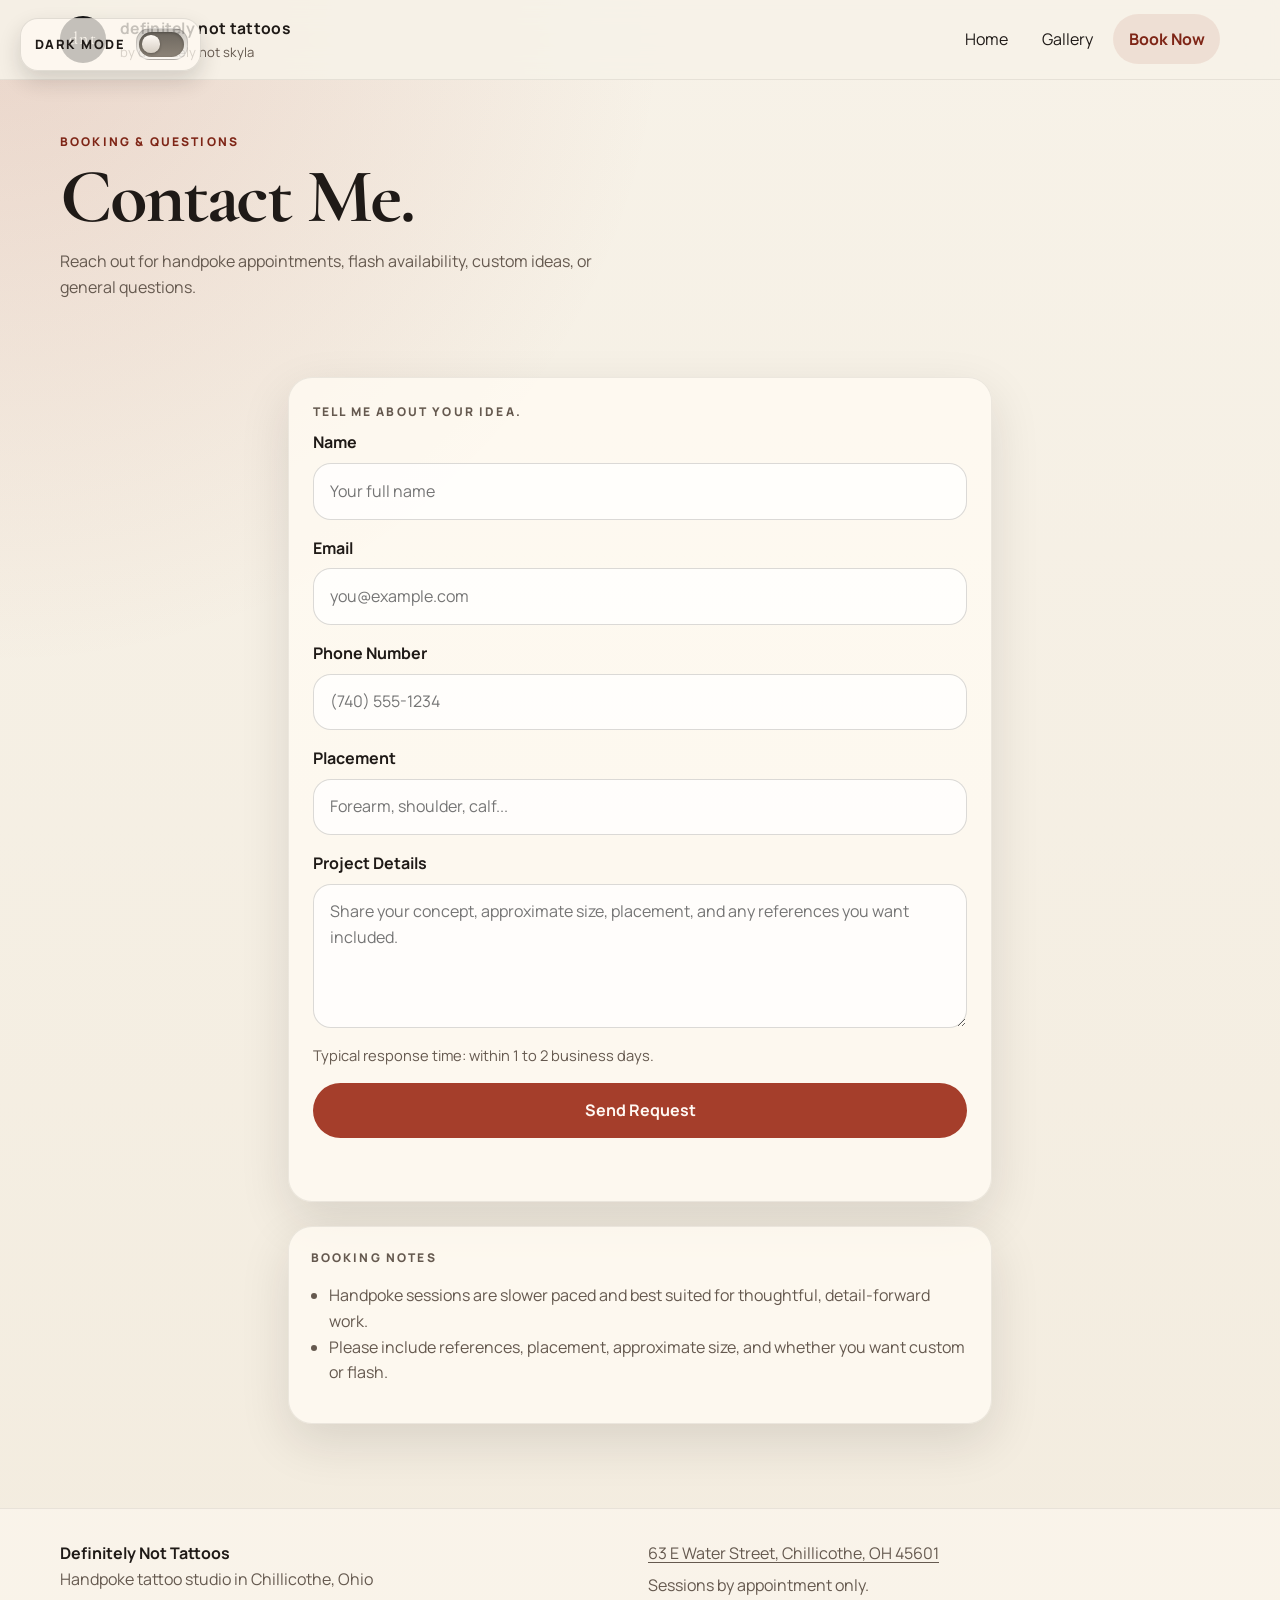
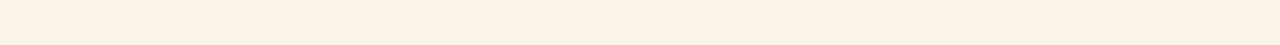
==== commit 10499c48: "typo fix" ====
--- a/contact.html
+++ b/contact.html
@@ -96,18 +96,6 @@
               </div>
 
               <div class="form-row">
-                <label for="style">Preferred Style</label>
-                <select id="style" name="style">
-                  <option value="">Select a style</option>
-                  <option value="botanical">Botanical</option>
-                  <option value="fineline">Fine Line</option>
-                  <option value="symbolic">Symbolic</option>
-                  <option value="lettering">Lettering</option>
-                  <option value="custom">Not sure yet</option>
-                </select>
-              </div>
-
-              <div class="form-row">
                 <label for="message">Project Details</label>
                 <textarea
                   id="message"
--- a/styles.css
+++ b/styles.css
@@ -1121,19 +1121,19 @@
 
 body[data-page="home"].silly-mode .brand-mark {
   background:
-    radial-gradient(circle at 30% 30%, #34274f 0%, #34274f 28%, #d96cff 29%, #d96cff 58%, #68d4ff 59%, #68d4ff 100%);
-  color: #f6f0ff;
-  font-family: "Caveat", cursive;
-  font-size: 1.15rem;
-  letter-spacing: 0.03em;
-  border: 2px solid rgba(239, 231, 255, 0.16);
-  box-shadow: 0 0 0 4px rgba(217, 108, 255, 0.12);
+    linear-gradient(135deg, #68d4ff, #d96cff 55%, #ffd680);
+  color: #160f1f;
+  font-family: "Cormorant Garamond", serif;
+  font-size: 1.1rem;
+  letter-spacing: 0.08em;
+  border: 2px solid rgba(255, 255, 255, 0.16);
+  box-shadow: 0 0 0 4px rgba(104, 212, 255, 0.12);
 }
 
 body[data-page="home"].silly-mode .brand-text strong {
-  font-family: "Caveat", cursive;
-  font-size: 1.45rem;
-  color: var(--silly-hot-pink);
+  font-family: inherit;
+  font-size: 0.98rem;
+  color: #fff4ff;
 }
 
 body[data-page="home"].silly-mode .brand-text span,
@@ -1222,7 +1222,9 @@
   display: inline-block;
   padding-left: 0.04em;
   padding-right: 0.16em;
+  padding-bottom: 0.08em;
   margin-right: -0.08em;
+  margin-bottom: -0.08em;
   background: linear-gradient(180deg, #f2f2f2 0%, #a8adb4 48%, #3d4046 100%);
   -webkit-background-clip: text;
   background-clip: text;
@@ -1288,7 +1290,8 @@
   position: absolute;
   display: block;
   left: -4.5rem;
-  top: 31rem;
+  top: clamp(24rem, 49vw, 28rem);
+  z-index: 3;
   width: 3.2rem;
   height: 3.2rem;
   filter: drop-shadow(0 10px 14px rgba(0, 0, 0, 0.32));
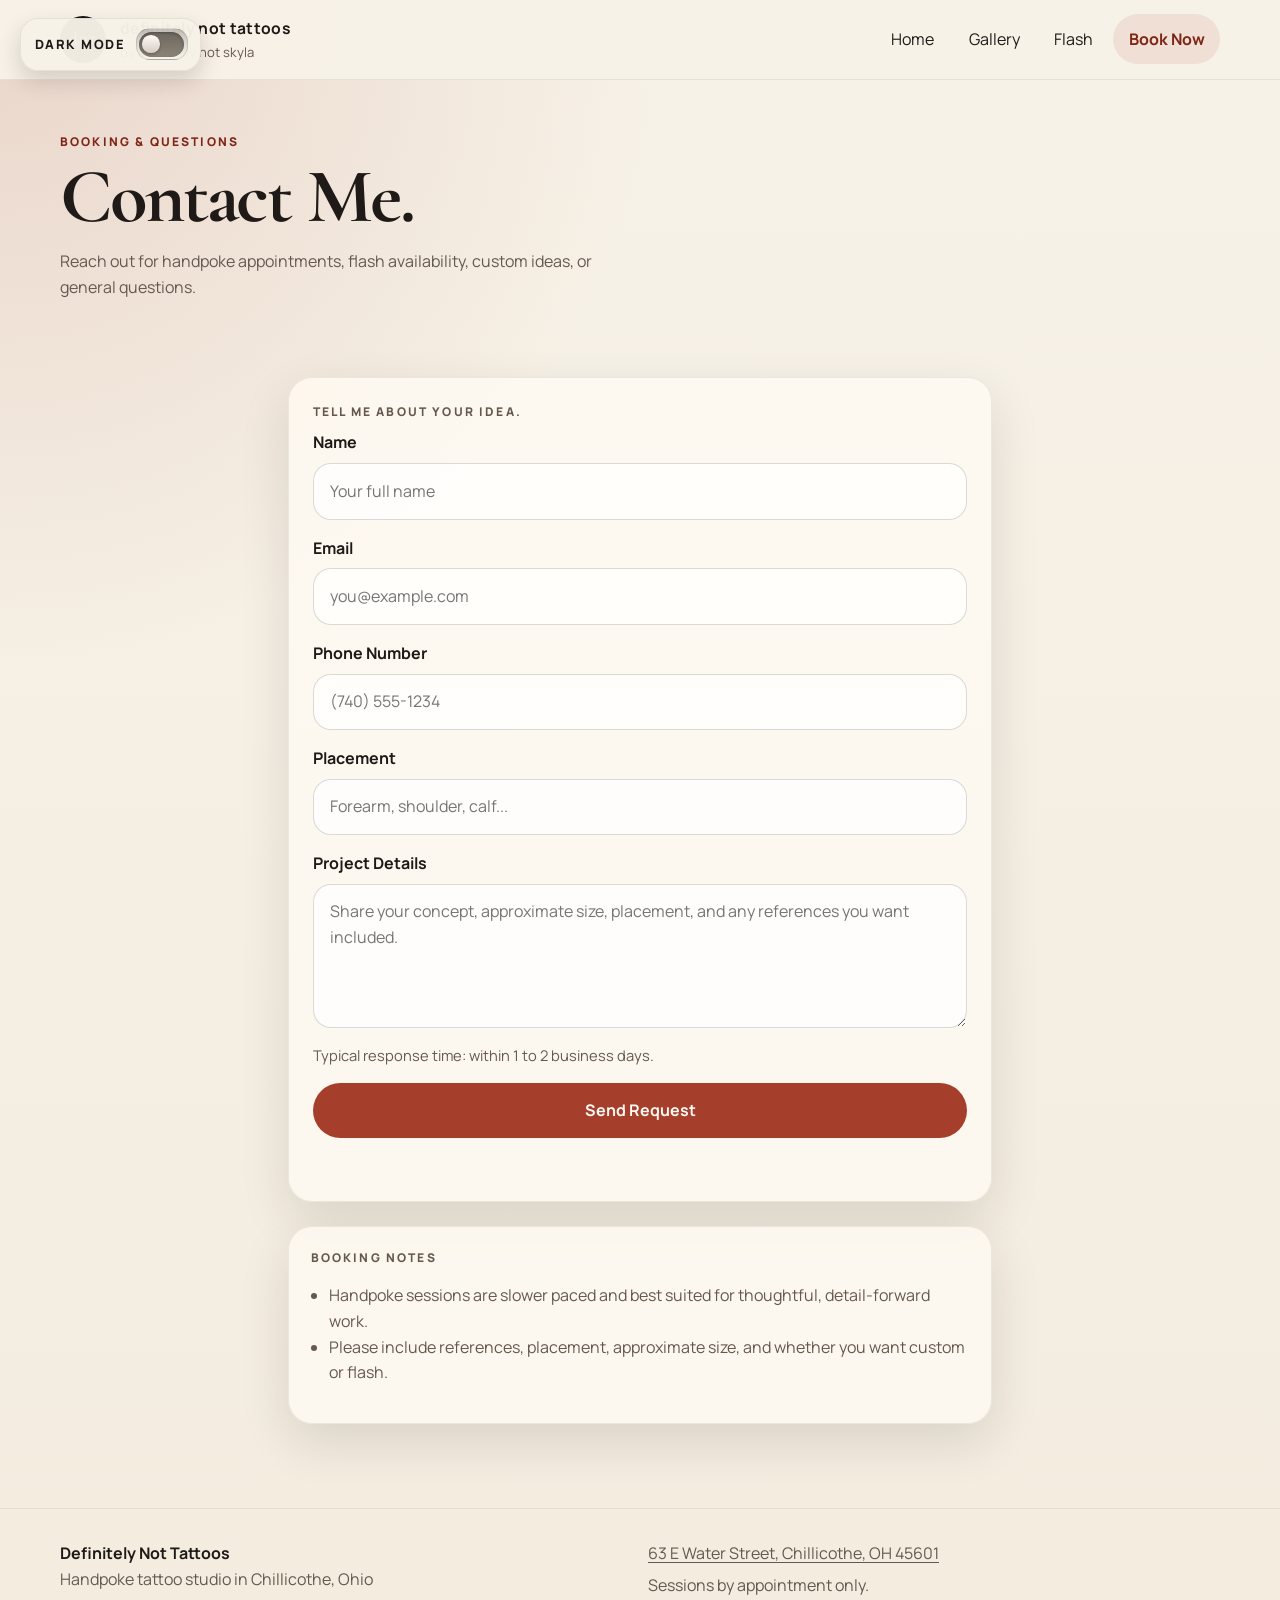
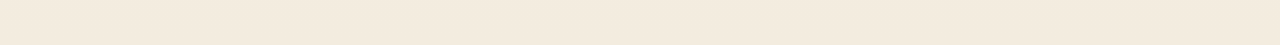
==== commit ff47a68d: "Added flash page." ====
--- a/contact.html
+++ b/contact.html
@@ -53,6 +53,7 @@
       <nav class="site-nav" id="site-nav" aria-label="Primary navigation">
         <a href="index.html">Home</a>
         <a href="gallery.html">Gallery</a>
+        <a href="flash.html">Flash</a>
         <a class="button button-small" href="contact.html">Book Now</a>
       </nav>
     </div>
--- a/styles.css
+++ b/styles.css
@@ -46,8 +46,9 @@
 .img-wrapper {
   position: absolute;
   inset: 0;
+  overflow: visible;
   pointer-events: none;
-  z-index: 1;
+  z-index: 0;
 }
 
 .flexible-image {
@@ -62,50 +63,142 @@
 }
 
 .img-float-1 {
-  top: 6rem;
-  left: 60.5%;
-  width: 7rem;
-  transform: rotate(-9deg);
+  top: 8%;
+  left: 62%;
+  width: clamp(7rem, 10.5vw, 12.5rem);
+  transform: rotate(-11deg);
 }
 
 .img-float-2 {
-  top: 22rem;
+  top: 24%;
+  right: 6%;
+  width: clamp(6.2rem, 8vw, 10.2rem);
+  transform: rotate(10deg);
+}
+
+.img-float-3 {
+  top: 4%;
+  left: 3%;
+  width: clamp(7.4rem, 9.5vw, 11.8rem);
+  transform: rotate(-8deg);
+}
+
+.img-float-4 {
+  top: 44%;
+  right: 5%;
+  width: clamp(6.6rem, 8.8vw, 10.6rem);
+  border-radius: 18px;
+  transform: rotate(9deg);
+}
+
+.img-float-6 {
+  top: 74%;
   right: 4%;
-  width: 5.8rem;
-  transform: rotate(8deg);
-}
-
-.img-float-3 {
-  top: 3rem;
-  left: 4%;
-  width: 7.8rem;
-  transform: rotate(-6deg);
-}
-
-.img-float-4 {
-  top: 48rem;
-  right: 6%;
-  width: 6.8rem;
+  width: clamp(7rem, 8.8vw, 11.2rem);
   border-radius: 18px;
-  transform: rotate(7deg);
-}
-
-
-.img-float-6 {
-  top: 82rem;
-  right: 5%;
-  width: 7.2rem;
-  border-radius: 18px;
-  transform: rotate(5deg);
+  transform: rotate(6deg);
 }
 
 .img-float-7 {
   top: 53rem;
   left: max(0.5rem, calc(50% - 48rem));
-  width: 14rem;
+  width: 12.5rem;
   transform: rotate(1deg);
   transform-origin: bottom left;
   z-index: 2;
+}
+
+.light-drawing {
+  z-index: 1;
+}
+
+.light-drawing-sun {
+  top: 2%;
+  right: 3%;
+  width: clamp(8.8rem, 14vw, 16rem);
+  transform: rotate(7deg);
+}
+
+.light-drawing-clover-1 {
+  top: 3%;
+  left: 5%;
+  width: clamp(6.6rem, 9.8vw, 11.6rem);
+  transform: rotate(-12deg);
+}
+
+.light-drawing-clover-2 {
+  top: 31%;
+  right: 10%;
+  width: clamp(7rem, 10.5vw, 12.4rem);
+  transform: rotate(11deg);
+}
+
+.light-drawing-clover-3 {
+  top: 26%;
+  left: 9%;
+  width: clamp(6.2rem, 8.8vw, 10.6rem);
+  transform: rotate(8deg);
+}
+
+.light-drawing-clover-4 {
+  top: 57%;
+  right: 7%;
+  width: clamp(7rem, 9.8vw, 11.6rem);
+  transform: rotate(0deg);
+}
+
+.light-drawing-clover-5 {
+  top: 70%;
+  left: 12%;
+  width: clamp(6.3rem, 8.8vw, 10.6rem);
+  transform: rotate(49deg);
+}
+
+.light-drawing-stuff-1 {
+  top: 82%;
+  right: 7%;
+  width: clamp(7.4rem, 10.5vw, 13.2rem);
+  transform: rotate(-7deg);
+}
+
+.light-drawing-stuff-2 {
+  top: 90%;
+  left: 8%;
+  width: clamp(7rem, 9.8vw, 12rem);
+  transform: rotate(0deg);
+}
+
+@media (max-width: 960px) {
+  .flash-layout {
+    grid-template-columns: 1fr;
+  }
+
+  .flash-sheet-panel,
+  .flash-info-card {
+    grid-column: auto;
+  }
+}
+
+@media (max-width: 760px) {
+  .img-float-7 {
+    top: 62%;
+    width: clamp(10rem, 36vw, 14rem);
+  }
+
+  .light-drawing-sun {
+    top: 4%;
+    width: clamp(8rem, 24vw, 12rem);
+  }
+
+  .light-drawing-clover-1,
+  .light-drawing-clover-2,
+  .light-drawing-clover-3,
+  .light-drawing-clover-4,
+  .light-drawing-clover-5,
+  .light-drawing-stuff-1,
+  .light-drawing-stuff-2 {
+    opacity: 0.9;
+  }
 }
 img {
   display: block;
@@ -145,8 +238,7 @@
   position: sticky;
   top: 0;
   z-index: 20;
-  backdrop-filter: blur(14px);
-  background: rgba(247, 242, 232, 0.9);
+  background: rgba(247, 242, 232, 0.97);
   border-bottom: 1px solid rgba(31, 26, 23, 0.08);
 }
 
@@ -243,12 +335,13 @@
   min-height: 2.75rem;
   gap: 0.65rem;
   padding: 0.6rem 0.75rem 0.6rem 0.85rem;
-  border: 1px solid var(--line);
+  border: 1px solid rgba(31, 26, 23, 0.08);
   border-radius: 18px;
-  background: rgba(255, 250, 242, 0.75);
+  background: rgba(247, 242, 232, 0.97);
   color: var(--text);
   font-weight: 800;
   cursor: pointer;
+  box-shadow: none;
   transition: transform 0.2s ease, background 0.2s ease, border-color 0.2s ease;
 }
 
@@ -339,8 +432,8 @@
 .mode-toggle:hover,
 .mode-toggle:focus-visible,
 .mode-toggle.is-active {
-  background: rgba(165, 62, 43, 0.12);
-  border-color: rgba(165, 62, 43, 0.28);
+  background: rgba(247, 242, 232, 0.97);
+  border-color: rgba(31, 26, 23, 0.12);
   transform: translateY(-1px);
 }
 
@@ -429,6 +522,10 @@
   line-height: 1.04;
 }
 
+.hero-heading-dark-image {
+  display: none;
+}
+
 .hero-text,
 .lead {
   color: var(--muted);
@@ -472,6 +569,53 @@
   padding: 1.5rem;
 }
 
+.flash-hero {
+  padding-top: 2rem;
+}
+
+.flash-layout {
+  display: grid;
+  grid-template-columns: minmax(0, 1.1fr) minmax(0, 1.2fr);
+  gap: 1.5rem;
+  align-items: start;
+}
+
+.flash-heading-block {
+  grid-column: 1 / -1;
+  max-width: 40rem;
+}
+
+.flash-sheet-panel {
+  grid-column: 1 / 2;
+}
+
+.flash-info-card {
+  grid-column: 2 / 3;
+}
+
+.flash-grid {
+  display: grid;
+  grid-template-columns: repeat(2, minmax(0, 1fr));
+  gap: 1rem;
+  margin-top: 1rem;
+}
+
+.flash-card {
+  overflow: hidden;
+  border-radius: calc(var(--radius) - 8px);
+  border: 1px solid rgba(31, 26, 23, 0.08);
+  background: rgba(255, 250, 242, 0.7);
+  box-shadow: var(--shadow);
+}
+
+.flash-image {
+  display: block;
+  width: 100%;
+  height: 100%;
+  object-fit: cover;
+  aspect-ratio: 4 / 5;
+}
+
 .info-stack {
   display: grid;
   gap: 1.2rem;
@@ -510,6 +654,8 @@
 }
 
 .scroll-gallery-section {
+  position: relative;
+  z-index: 2;
   overflow: hidden;
 }
 
@@ -546,7 +692,8 @@
   gap: 1rem;
   width: max-content;
   align-items: stretch;
-  will-change: transform;
+  transform: none;
+  will-change: auto;
 }
 
 .owl-stack {
@@ -621,17 +768,18 @@
 }
 
 .scroll-gallery-image {
+  display: block;
+  width: 100%;
   aspect-ratio: 4 / 5;
   border-radius: calc(var(--radius) - 8px);
-  background-size: cover;
-  background-position: center;
+  object-fit: cover;
 }
 
 
 .site-footer {
   padding: 2rem 0 2.5rem;
   border-top: 1px solid rgba(31, 26, 23, 0.08);
-  background: rgba(255, 250, 242, 0.55);
+  background: transparent;
 }
 
 .footer-grid {
@@ -660,7 +808,7 @@
 
 body[data-page="gallery"] main {
   position: relative;
-  overflow: hidden;
+  overflow: visible;
 }
 
 body[data-page="gallery"] .page-hero,
@@ -905,44 +1053,41 @@
   aspect-ratio: 4 / 5;
   border-radius: calc(var(--radius) - 6px);
   margin-bottom: 1rem;
+  background-image: var(--gallery-overlay), var(--gallery-image, none);
   background-size: cover;
   background-position: center;
 }
 
 .art-1 {
-  background-image:
-    linear-gradient(160deg, rgba(14, 14, 14, 0.3), rgba(165, 62, 43, 0.15)),
-    url("tattoos/124A79D3-E221-4ED4-89FC-F30A6EF19AE9.jpg");
+  --gallery-overlay: linear-gradient(160deg, rgba(14, 14, 14, 0.3), rgba(165, 62, 43, 0.15));
 }
 
 .art-2 {
-  background-image:
-    linear-gradient(160deg, rgba(14, 14, 14, 0.2), rgba(215, 177, 127, 0.18)),
-    url("tattoos/IMG_4188.jpg");
+  --gallery-overlay: linear-gradient(160deg, rgba(14, 14, 14, 0.2), rgba(215, 177, 127, 0.18));
 }
 
 .art-3 {
-  background-image:
-    linear-gradient(160deg, rgba(14, 14, 14, 0.2), rgba(165, 62, 43, 0.18)),
-    url("tattoos/IMG_5746.jpg");
+  --gallery-overlay: linear-gradient(160deg, rgba(14, 14, 14, 0.2), rgba(165, 62, 43, 0.18));
 }
 
 .art-4 {
-  background-image:
-    linear-gradient(160deg, rgba(14, 14, 14, 0.18), rgba(215, 177, 127, 0.12)),
-    url("tattoos/IMG_5750.jpg");
+  --gallery-overlay: linear-gradient(160deg, rgba(14, 14, 14, 0.18), rgba(215, 177, 127, 0.12));
 }
 
 .art-5 {
-  background-image:
-    linear-gradient(160deg, rgba(14, 14, 14, 0.18), rgba(165, 62, 43, 0.12)),
-    url("tattoos/IMG_5751.jpg");
+  --gallery-overlay: linear-gradient(160deg, rgba(14, 14, 14, 0.18), rgba(165, 62, 43, 0.12));
 }
 
 .art-6 {
-  background-image:
-    linear-gradient(160deg, rgba(14, 14, 14, 0.24), rgba(215, 177, 127, 0.2)),
-    url("tattoos/IMG_6451.jpg");
+  --gallery-overlay: linear-gradient(160deg, rgba(14, 14, 14, 0.24), rgba(215, 177, 127, 0.2));
+}
+
+.art-7 {
+  --gallery-overlay: linear-gradient(160deg, rgba(14, 14, 14, 0.24), rgba(215, 177, 127, 0.2));
+}
+
+.art-8 {
+  --gallery-overlay: linear-gradient(160deg, rgba(14, 14, 14, 0.24), rgba(215, 177, 127, 0.2));
 }
 
 .gallery-card p,
@@ -1103,6 +1248,13 @@
   transform: translateY(0);
 }
 
+[data-pause-when-hidden].is-offscreen,
+[data-pause-when-hidden].is-offscreen *,
+[data-pause-when-hidden].is-page-hidden,
+[data-pause-when-hidden].is-page-hidden * {
+  animation-play-state: paused;
+}
+
 body[data-page="home"].silly-mode {
   background:
     radial-gradient(circle at 18% 12%, rgba(217, 108, 255, 0.22), transparent 18%),
@@ -1111,6 +1263,13 @@
     linear-gradient(180deg, var(--silly-bg) 0%, var(--silly-bg-alt) 100%);
   color: var(--silly-ink);
   cursor: default;
+}
+
+body[data-page="home"].silly-mode .light-drawing,
+body[data-page="gallery"].silly-mode .light-drawing,
+body[data-page="home"].silly-mode .img-float-7,
+body[data-page="gallery"].silly-mode .img-float-7 {
+  display: none !important;
 }
 
 body[data-page="home"].silly-mode .site-header {
@@ -1211,11 +1370,38 @@
 }
 
 body[data-page="home"].silly-mode .hero-copy h1 {
+  max-width: 44rem;
   font-family: "Caveat", cursive;
   font-size: clamp(3.1rem, 9vw, 5.8rem);
   line-height: 0.94;
-  transform: rotate(-1.5deg);
+  transform: translateX(-2rem) translateY(2rem) rotate(0.5deg);
   text-shadow: 2px 2px 0 rgba(0, 0, 0, 0.45);
+}
+
+body[data-page="home"].silly-mode .hero-heading-text {
+  position: absolute;
+  width: 1px;
+  height: 1px;
+  padding: 0;
+  margin: -1px;
+  overflow: hidden;
+  clip: rect(0, 0, 0, 0);
+  white-space: nowrap;
+  border: 0;
+}
+
+body[data-page="home"].silly-mode .hero-heading-dark-image {
+  display: block;
+  width: min(100%, 44rem);
+  aspect-ratio: 2.3 / 1;
+  overflow: hidden;
+}
+
+body[data-page="home"].silly-mode .hero-heading-dark-image img {
+  display: block;
+  width: 150%;
+  max-width: none;
+  transform: translate(-17%, -32%);
 }
 
 body[data-page="home"].silly-mode .accent-text {
@@ -1234,7 +1420,8 @@
 
 body[data-page="home"].silly-mode .feature-panel,
 body[data-page="home"].silly-mode .scroll-gallery-card,
-body[data-page="home"].silly-mode .site-footer {
+body[data-page="flash"].silly-mode .feature-panel,
+body[data-page="flash"].silly-mode .flash-card {
   background:
     linear-gradient(180deg, rgba(27, 23, 48, 0.96), rgba(18, 14, 33, 0.9));
   border: 1px solid rgba(239, 231, 255, 0.12);
@@ -1282,20 +1469,26 @@
   display: block;
   position: absolute;
   inset: 5.8rem 0 auto;
+  height: 40rem;
   pointer-events: none;
-  z-index: 1;
+  z-index: 0;
+  background: none;
+}
+
+body[data-page="home"].silly-mode .sticker {
+  animation: none;
+  filter: none;
+}
+
+body[data-page="home"].silly-mode .sticker-ufo {
+  top: 0;
+  right: auto;
+  left: 0;
+  transition: transform 2.4s ease-in-out;
 }
 
 body[data-page="home"].silly-mode .fox-walker {
-  position: absolute;
-  display: block;
-  left: -4.5rem;
-  top: clamp(24rem, 49vw, 28rem);
-  z-index: 3;
-  width: 3.2rem;
-  height: 3.2rem;
-  filter: drop-shadow(0 10px 14px rgba(0, 0, 0, 0.32));
-  animation: fox-walk-path 27s linear infinite;
+  display: none;
 }
 
 body[data-page="home"].silly-mode .fox-walker::before,
@@ -1329,7 +1522,7 @@
 
 body[data-page="home"].silly-mode main {
   position: relative;
-  overflow: hidden;
+  overflow: visible;
 }
 
 body[data-page="home"] main {
@@ -1428,6 +1621,29 @@
   overflow: hidden;
 }
 
+body[data-page="gallery"].silly-mode .img-wrapper {
+  display: block;
+  z-index: 0;
+}
+
+body[data-page="gallery"].silly-mode .silly-skyline {
+  display: block;
+  position: absolute;
+  inset: 0;
+  pointer-events: none;
+  z-index: 0;
+  background: none;
+}
+
+body[data-page="gallery"].silly-mode .sticker {
+  animation: none;
+  filter: none;
+}
+
+body[data-page="gallery"].silly-mode .sticker-ufo {
+  transition: none;
+}
+
 body[data-page="gallery"].silly-mode .page-hero,
 body[data-page="gallery"].silly-mode .section,
 body[data-page="gallery"].silly-mode .site-footer {
@@ -1440,7 +1656,7 @@
 }
 
 body[data-page="gallery"].silly-mode .gallery-planet-orbit {
-  display: block;
+  display: none;
 }
 
 body[data-page="gallery"].silly-mode .gallery-planet {
@@ -1464,8 +1680,7 @@
   color: #171221;
 }
 
-body[data-page="gallery"].silly-mode .gallery-card,
-body[data-page="gallery"].silly-mode .site-footer {
+body[data-page="gallery"].silly-mode .gallery-card {
   background:
     linear-gradient(180deg, rgba(26, 20, 42, 0.96), rgba(16, 12, 28, 0.92));
   border: 1px solid rgba(239, 231, 255, 0.12);
@@ -1518,7 +1733,94 @@
 }
 
 body[data-page="gallery"].silly-mode .gallery-art {
-  box-shadow: 0 14px 28px rgba(0, 0, 0, 0.28);
+  box-shadow: none;
+}
+
+body[data-page="flash"].silly-mode {
+  background:
+    radial-gradient(circle at 18% 10%, rgba(106, 206, 255, 0.2), transparent 18%),
+    radial-gradient(circle at 82% 16%, rgba(255, 137, 200, 0.18), transparent 19%),
+    radial-gradient(circle at 52% 100%, rgba(255, 214, 128, 0.14), transparent 24%),
+    linear-gradient(180deg, #140f20 0%, #221733 44%, #120d19 100%);
+  color: #f4ecff;
+}
+
+body[data-page="flash"].silly-mode .site-header {
+  background: rgba(15, 11, 24, 0.9);
+  border-bottom: 1px solid rgba(239, 231, 255, 0.14);
+  box-shadow: 0 10px 28px rgba(0, 0, 0, 0.36);
+}
+
+body[data-page="flash"].silly-mode .brand-mark {
+  background: linear-gradient(135deg, #68d4ff, #d96cff 55%, #ffd680);
+  color: #160f1f;
+  border: 2px solid rgba(255, 255, 255, 0.16);
+  box-shadow: 0 0 0 4px rgba(104, 212, 255, 0.12);
+}
+
+body[data-page="flash"].silly-mode .brand-text strong,
+body[data-page="flash"].silly-mode .page-hero h1,
+body[data-page="flash"].silly-mode .hero-copy h1,
+body[data-page="flash"].silly-mode .feature-panel h2 {
+  color: #fff4ff;
+}
+
+body[data-page="flash"].silly-mode .brand-text span,
+body[data-page="flash"].silly-mode .hero-text,
+body[data-page="flash"].silly-mode .feature-panel p,
+body[data-page="flash"].silly-mode .feature-panel li,
+body[data-page="flash"].silly-mode .footer-grid p {
+  color: rgba(239, 231, 255, 0.78);
+}
+
+body[data-page="flash"].silly-mode .site-nav {
+  background: linear-gradient(135deg, rgba(28, 22, 48, 0.98), rgba(17, 13, 29, 0.98));
+  border: 1px solid rgba(239, 231, 255, 0.14);
+}
+
+body[data-page="flash"].silly-mode .site-nav a:hover,
+body[data-page="flash"].silly-mode .site-nav a:focus-visible,
+body[data-page="flash"].silly-mode .site-nav a.active,
+body[data-page="flash"].silly-mode .mode-toggle,
+body[data-page="flash"].silly-mode .mode-toggle.is-active {
+  color: #f7efff;
+}
+
+body[data-page="flash"].silly-mode .mode-toggle {
+  background: linear-gradient(135deg, rgba(24, 19, 41, 0.98), rgba(50, 31, 68, 0.98));
+  border: 1px dashed rgba(104, 212, 255, 0.45);
+  box-shadow: 0 0 0 1px rgba(255, 137, 200, 0.14), 0 8px 18px rgba(0, 0, 0, 0.38);
+}
+
+body[data-page="flash"].silly-mode .switch-label {
+  color: #f1e8ff;
+}
+
+body[data-page="flash"].silly-mode .switch-plate {
+  background: linear-gradient(180deg, rgba(8, 8, 18, 0.9), rgba(47, 30, 67, 0.8));
+  border-color: rgba(217, 108, 255, 0.22);
+}
+
+body[data-page="flash"].silly-mode .switch-track {
+  background: linear-gradient(180deg, #191524, #2b2339);
+}
+
+body[data-page="flash"].silly-mode .mode-toggle.is-active .switch-track {
+  background: linear-gradient(180deg, #3c5673, #6e8bd7);
+}
+
+body[data-page="flash"].silly-mode .switch-knob {
+  background: linear-gradient(180deg, #f2eaff, #c6b8db);
+}
+
+body[data-page="flash"].silly-mode .mode-toggle.is-active .switch-knob {
+  background: linear-gradient(180deg, #fff1d1, #f0cd78);
+}
+
+body[data-page="flash"].silly-mode .flash-card {
+  background: linear-gradient(180deg, rgba(26, 20, 42, 0.96), rgba(16, 12, 28, 0.92));
+  border-color: rgba(239, 231, 255, 0.12);
+  box-shadow: 10px 10px 0 rgba(0, 0, 0, 0.18);
 }
 
 body[data-page="contact"].silly-mode {
@@ -1603,8 +1905,7 @@
 }
 
 body[data-page="contact"].silly-mode .form-shell,
-body[data-page="contact"].silly-mode .info-card,
-body[data-page="contact"].silly-mode .site-footer {
+body[data-page="contact"].silly-mode .info-card {
   background: linear-gradient(180deg, rgba(26, 20, 42, 0.96), rgba(16, 12, 28, 0.92));
   border: 1px solid rgba(239, 231, 255, 0.12);
   box-shadow: 10px 10px 0 rgba(0, 0, 0, 0.18);
@@ -1677,13 +1978,12 @@
   display: inline-flex;
   align-items: center;
   justify-content: center;
-  font-size: clamp(1.6rem, 4vw, 3rem);
   filter: drop-shadow(0 5px 10px rgba(0, 0, 0, 0.42));
   animation: sticker-float 4.2s ease-in-out infinite;
   opacity: 0.78;
 }
 
-.sticker-ufo-image {
+.sticker-image {
   display: block;
   width: 100%;
   height: 100%;
@@ -1691,6 +1991,10 @@
   pointer-events: none;
 }
 
+.sticker-ufo-image {
+  object-fit: contain;
+}
+
 .fox-walker {
   display: none;
 }
@@ -1698,37 +2002,44 @@
 .sticker-flower {
   left: 4%;
   top: 2rem;
+  width: 9.6rem;
+  height: 9.6rem;
 }
 
 .sticker-ufo {
   right: 9%;
   top: 1rem;
-  width: 4.8rem;
-  height: 4.8rem;
-  animation-duration: 5.6s;
+  width: 16rem;
+  height: 16rem;
+  animation-duration: 4.6s;
   transition:
     top 2.4s ease-in-out,
     left 2.4s ease-in-out,
     right 2.4s ease-in-out,
     transform 2.4s ease-in-out;
-  will-change: top, left, right, transform;
 }
 
 .sticker-star {
   left: 12%;
   top: 20rem;
+  width: 15rem;
+  height: 15remrem;
   animation-duration: 3.8s;
 }
 
 .sticker-heart {
   right: 16%;
   top: 22rem;
+  width: 45rem;
+  height: 45rem;
   animation-duration: 4.8s;
 }
 
 .sticker-sparkle {
   right: 5%;
   top: 34rem;
+  width: 15rem;
+  height: 15rem;
   animation-duration: 4s;
 }
 
@@ -2113,3 +2424,38 @@
     grid-template-columns: repeat(2, minmax(0, 1fr));
   }
 }
+
+@media (prefers-reduced-motion: reduce) {
+  html {
+    scroll-behavior: auto;
+  }
+
+  *,
+  *::before,
+  *::after {
+    animation-duration: 0.01ms !important;
+    animation-iteration-count: 1 !important;
+    scroll-behavior: auto !important;
+    transition-duration: 0.01ms !important;
+  }
+
+  .reveal {
+    opacity: 1;
+    transform: none;
+  }
+}
+
+body.silly-mode .site-nav a:hover,
+body.silly-mode .site-nav a:focus-visible,
+body.silly-mode .site-nav a.active {
+  background: rgba(104, 212, 255, 0.16);
+  color: #f7efff;
+}
+
+body.silly-mode .site-nav .button,
+body.silly-mode .site-nav .button:hover,
+body.silly-mode .site-nav .button:focus-visible {
+  background: linear-gradient(135deg, #4f296d, #8d3d72);
+  border-color: rgba(239, 231, 255, 0.2);
+  color: #fff;
+}
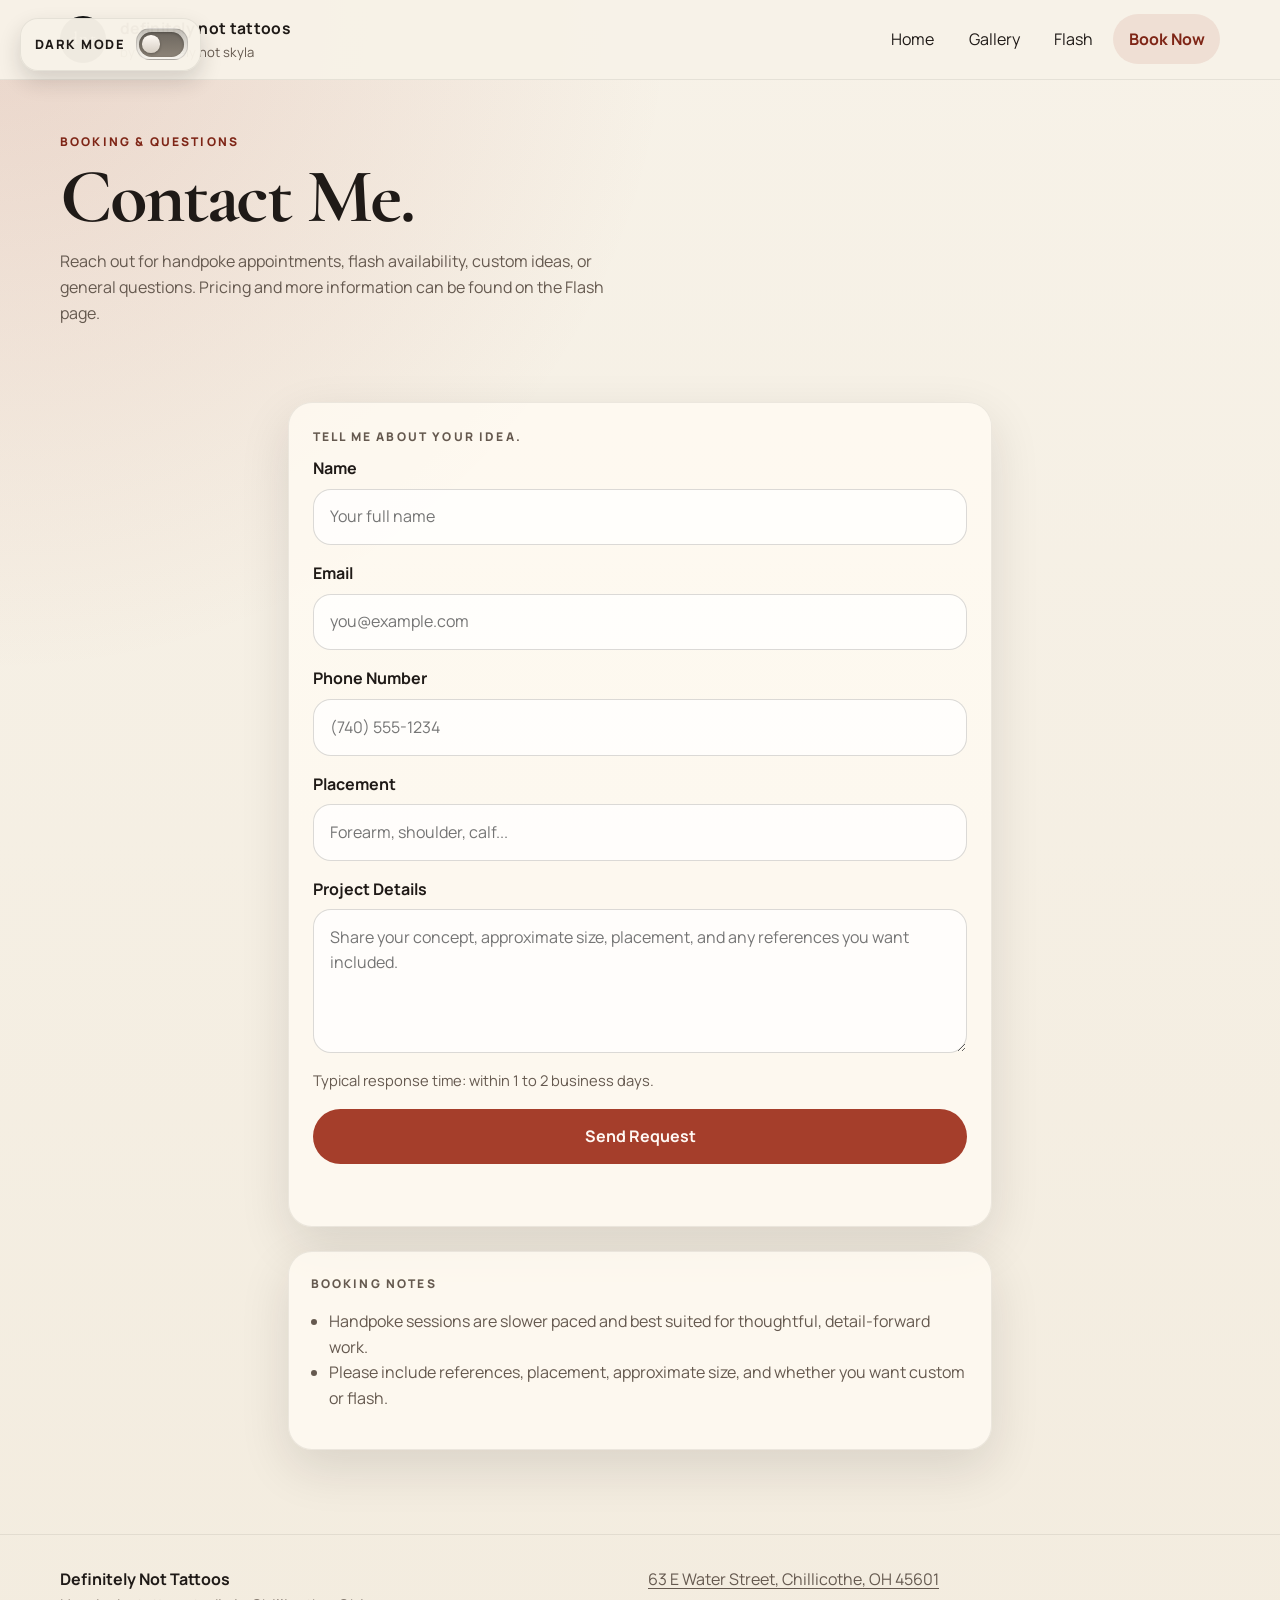
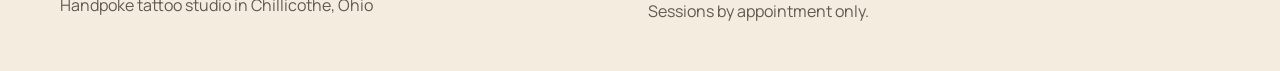
==== commit 8c59236a: "final changes with animations before refactor" ====
--- a/contact.html
+++ b/contact.html
@@ -66,6 +66,7 @@
         <h1>Contact Me.</h1>
         <p class="lead">
           Reach out for handpoke appointments, flash availability, custom ideas, or general questions.
+          Pricing and more information can be found on the Flash page.
         </p>
       </div>
     </section>
--- a/styles.css
+++ b/styles.css
@@ -495,6 +495,11 @@
   padding-top: 2.75rem;
 }
 
+body[data-page="flash"] .hero {
+  padding-top: 0.75rem;
+  padding-bottom: 1.25rem;
+}
+
 .silly-skyline {
   display: none;
 }
@@ -570,7 +575,8 @@
 }
 
 .flash-hero {
-  padding-top: 2rem;
+  padding-top: 3.0rem;
+  padding-bottom: 1.25rem;
 }
 
 .flash-layout {
@@ -803,7 +809,7 @@
 }
 
 body[data-page="gallery"] .page-hero {
-  padding-bottom: 1.5rem;
+  padding-bottom: 0.5rem;
 }
 
 body[data-page="gallery"] main {
@@ -1267,8 +1273,10 @@
 
 body[data-page="home"].silly-mode .light-drawing,
 body[data-page="gallery"].silly-mode .light-drawing,
+body[data-page="flash"].silly-mode .light-drawing,
 body[data-page="home"].silly-mode .img-float-7,
-body[data-page="gallery"].silly-mode .img-float-7 {
+body[data-page="gallery"].silly-mode .img-float-7,
+body[data-page="flash"].silly-mode .img-float-7 {
   display: none !important;
 }
 
@@ -1374,7 +1382,7 @@
   font-family: "Caveat", cursive;
   font-size: clamp(3.1rem, 9vw, 5.8rem);
   line-height: 0.94;
-  transform: translateX(-2rem) translateY(2rem) rotate(0.5deg);
+  transform: none;
   text-shadow: 2px 2px 0 rgba(0, 0, 0, 0.45);
 }
 
@@ -1393,7 +1401,7 @@
 body[data-page="home"].silly-mode .hero-heading-dark-image {
   display: block;
   width: min(100%, 44rem);
-  aspect-ratio: 2.3 / 1;
+  aspect-ratio: 2.7 / 1;
   overflow: hidden;
 }
 
@@ -1401,7 +1409,7 @@
   display: block;
   width: 150%;
   max-width: none;
-  transform: translate(-17%, -32%);
+  transform: translate(-17%, -30%);
 }
 
 body[data-page="home"].silly-mode .accent-text {
@@ -1422,10 +1430,15 @@
 body[data-page="home"].silly-mode .scroll-gallery-card,
 body[data-page="flash"].silly-mode .feature-panel,
 body[data-page="flash"].silly-mode .flash-card {
-  background:
-    linear-gradient(180deg, rgba(27, 23, 48, 0.96), rgba(18, 14, 33, 0.9));
-  border: 1px solid rgba(239, 231, 255, 0.12);
+  background: linear-gradient(180deg, rgb(27, 23, 48), rgb(18, 14, 33));
+  border: 1px solid rgb(80, 74, 107);
   box-shadow: 8px 8px 0 rgba(0, 0, 0, 0.22);
+}
+
+body[data-page="home"].silly-mode .sticker,
+body[data-page="gallery"].silly-mode .sticker,
+body[data-page="flash"].silly-mode .sticker {
+  opacity: 1;
 }
 
 body[data-page="home"].silly-mode .social-link {
@@ -1454,7 +1467,18 @@
 }
 
 body[data-page="home"].silly-mode .hero-card {
-  transform: rotate(1deg);
+  transform: none;
+}
+
+body[data-page="home"].silly-mode .feature-panel,
+body[data-page="home"].silly-mode .scroll-gallery-card,
+body[data-page="home"].silly-mode .hero-card,
+body[data-page="gallery"].silly-mode .gallery-card,
+body[data-page="flash"].silly-mode .feature-panel,
+body[data-page="flash"].silly-mode .flash-card,
+body[data-page="contact"].silly-mode .form-shell,
+body[data-page="contact"].silly-mode .info-card {
+  transform: none;
 }
 
 body[data-page="home"].silly-mode .scroll-gallery::before {
@@ -1487,36 +1511,24 @@
   transition: transform 2.4s ease-in-out;
 }
 
-body[data-page="home"].silly-mode .fox-walker {
-  display: none;
-}
-
-body[data-page="home"].silly-mode .fox-walker::before,
-body[data-page="home"].silly-mode .fox-walker::after {
-  content: "";
-  position: absolute;
-  inset: 0;
-  background-image: url("sprites/Fox_walk.png");
-  background-repeat: no-repeat;
-  background-size: 600% 400%;
-  image-rendering: pixelated;
-}
-
-body[data-page="home"].silly-mode .fox-walker::before {
-  background-position: 0 100%;
-  animation:
-    fox-walk-frames-right 1.35s steps(6) infinite,
-    fox-face-right 27s linear infinite;
-}
-
-body[data-page="home"].silly-mode .fox-walker::after {
-  background-position: 0 66.666%;
-  animation:
-    fox-walk-frames-left 1.35s steps(6) infinite,
-    fox-face-left 27s linear infinite;
+body[data-page="flash"].silly-mode .sticker-ufo {
+  top: 0;
+  right: auto;
+  left: 0;
+  transition: transform 2.4s ease-in-out;
+}
+
+body[data-page="home"].silly-mode .fox-walker,
+body[data-page="gallery"].silly-mode .fox-walker,
+body[data-page="flash"].silly-mode .fox-walker {
+  display: block;
 }
 
 body[data-page="home"].silly-mode .owl-stack {
+  display: block;
+}
+
+body[data-page="flash"].silly-mode .owl-stack {
   display: block;
 }
 
@@ -1618,7 +1630,7 @@
 
 body[data-page="gallery"].silly-mode main {
   position: relative;
-  overflow: hidden;
+  overflow: visible;
 }
 
 body[data-page="gallery"].silly-mode .img-wrapper {
@@ -1629,7 +1641,8 @@
 body[data-page="gallery"].silly-mode .silly-skyline {
   display: block;
   position: absolute;
-  inset: 0;
+  inset: 5.8rem 0 auto;
+  height: 40rem;
   pointer-events: none;
   z-index: 0;
   background: none;
@@ -1681,9 +1694,8 @@
 }
 
 body[data-page="gallery"].silly-mode .gallery-card {
-  background:
-    linear-gradient(180deg, rgba(26, 20, 42, 0.96), rgba(16, 12, 28, 0.92));
-  border: 1px solid rgba(239, 231, 255, 0.12);
+  background: linear-gradient(180deg, rgb(26, 20, 42), rgb(16, 12, 28));
+  border: 1px solid rgb(80, 74, 107);
   box-shadow: 10px 10px 0 rgba(0, 0, 0, 0.18);
 }
 
@@ -1745,6 +1757,43 @@
   color: #f4ecff;
 }
 
+body[data-page="flash"].silly-mode .img-wrapper {
+  display: block;
+  z-index: 0;
+  top: 5rem;
+  bottom: -5rem;
+}
+
+body[data-page="flash"].silly-mode .silly-skyline {
+  display: block;
+  position: absolute;
+  inset: 5.8rem 0 auto;
+  height: 40rem;
+  pointer-events: none;
+  z-index: 0;
+  background: none;
+}
+
+body[data-page="flash"].silly-mode main {
+  position: relative;
+  overflow: visible;
+}
+
+body[data-page="flash"] main {
+  position: relative;
+}
+
+body[data-page="flash"].silly-mode .hero,
+body[data-page="flash"].silly-mode .site-footer {
+  position: relative;
+  z-index: 2;
+}
+
+body[data-page="flash"].silly-mode .sticker {
+  animation: none;
+  filter: none;
+}
+
 body[data-page="flash"].silly-mode .site-header {
   background: rgba(15, 11, 24, 0.9);
   border-bottom: 1px solid rgba(239, 231, 255, 0.14);
@@ -1818,8 +1867,8 @@
 }
 
 body[data-page="flash"].silly-mode .flash-card {
-  background: linear-gradient(180deg, rgba(26, 20, 42, 0.96), rgba(16, 12, 28, 0.92));
-  border-color: rgba(239, 231, 255, 0.12);
+  background: linear-gradient(180deg, rgb(26, 20, 42), rgb(16, 12, 28));
+  border-color: rgb(80, 74, 107);
   box-shadow: 10px 10px 0 rgba(0, 0, 0, 0.18);
 }
 
@@ -1906,8 +1955,8 @@
 
 body[data-page="contact"].silly-mode .form-shell,
 body[data-page="contact"].silly-mode .info-card {
-  background: linear-gradient(180deg, rgba(26, 20, 42, 0.96), rgba(16, 12, 28, 0.92));
-  border: 1px solid rgba(239, 231, 255, 0.12);
+  background: linear-gradient(180deg, rgb(26, 20, 42), rgb(16, 12, 28));
+  border: 1px solid rgb(80, 74, 107);
   box-shadow: 10px 10px 0 rgba(0, 0, 0, 0.18);
 }
 
@@ -1997,6 +2046,35 @@
 
 .fox-walker {
   display: none;
+  position: absolute;
+  left: 0;
+  top: 0;
+  width: clamp(5.2rem, 9vw, 7.4rem);
+  height: clamp(5.2rem, 9vw, 7.4rem);
+  pointer-events: none;
+  z-index: -2;
+  transform: translate3d(-200px, -200px, 0);
+  will-change: transform;
+}
+
+.fox-walker::before {
+  content: "";
+  position: absolute;
+  inset: 0;
+  background-image: url("sprites/Fox_walk.png");
+  background-repeat: no-repeat;
+  background-size: 600% 400%;
+  background-position-x: 0;
+  image-rendering: pixelated;
+  animation: fox-sprite-frames 0.8s steps(6) infinite;
+}
+
+.fox-walker.is-facing-right::before {
+  background-position-y: 100%;
+}
+
+.fox-walker.is-facing-left::before {
+  background-position-y: 66.666%;
 }
 
 .sticker-flower {
@@ -2201,6 +2279,16 @@
 
   to {
     background-position: 120% 100%;
+  }
+}
+
+@keyframes fox-sprite-frames {
+  from {
+    background-position-x: 0;
+  }
+
+  to {
+    background-position-x: 120%;
   }
 }
 
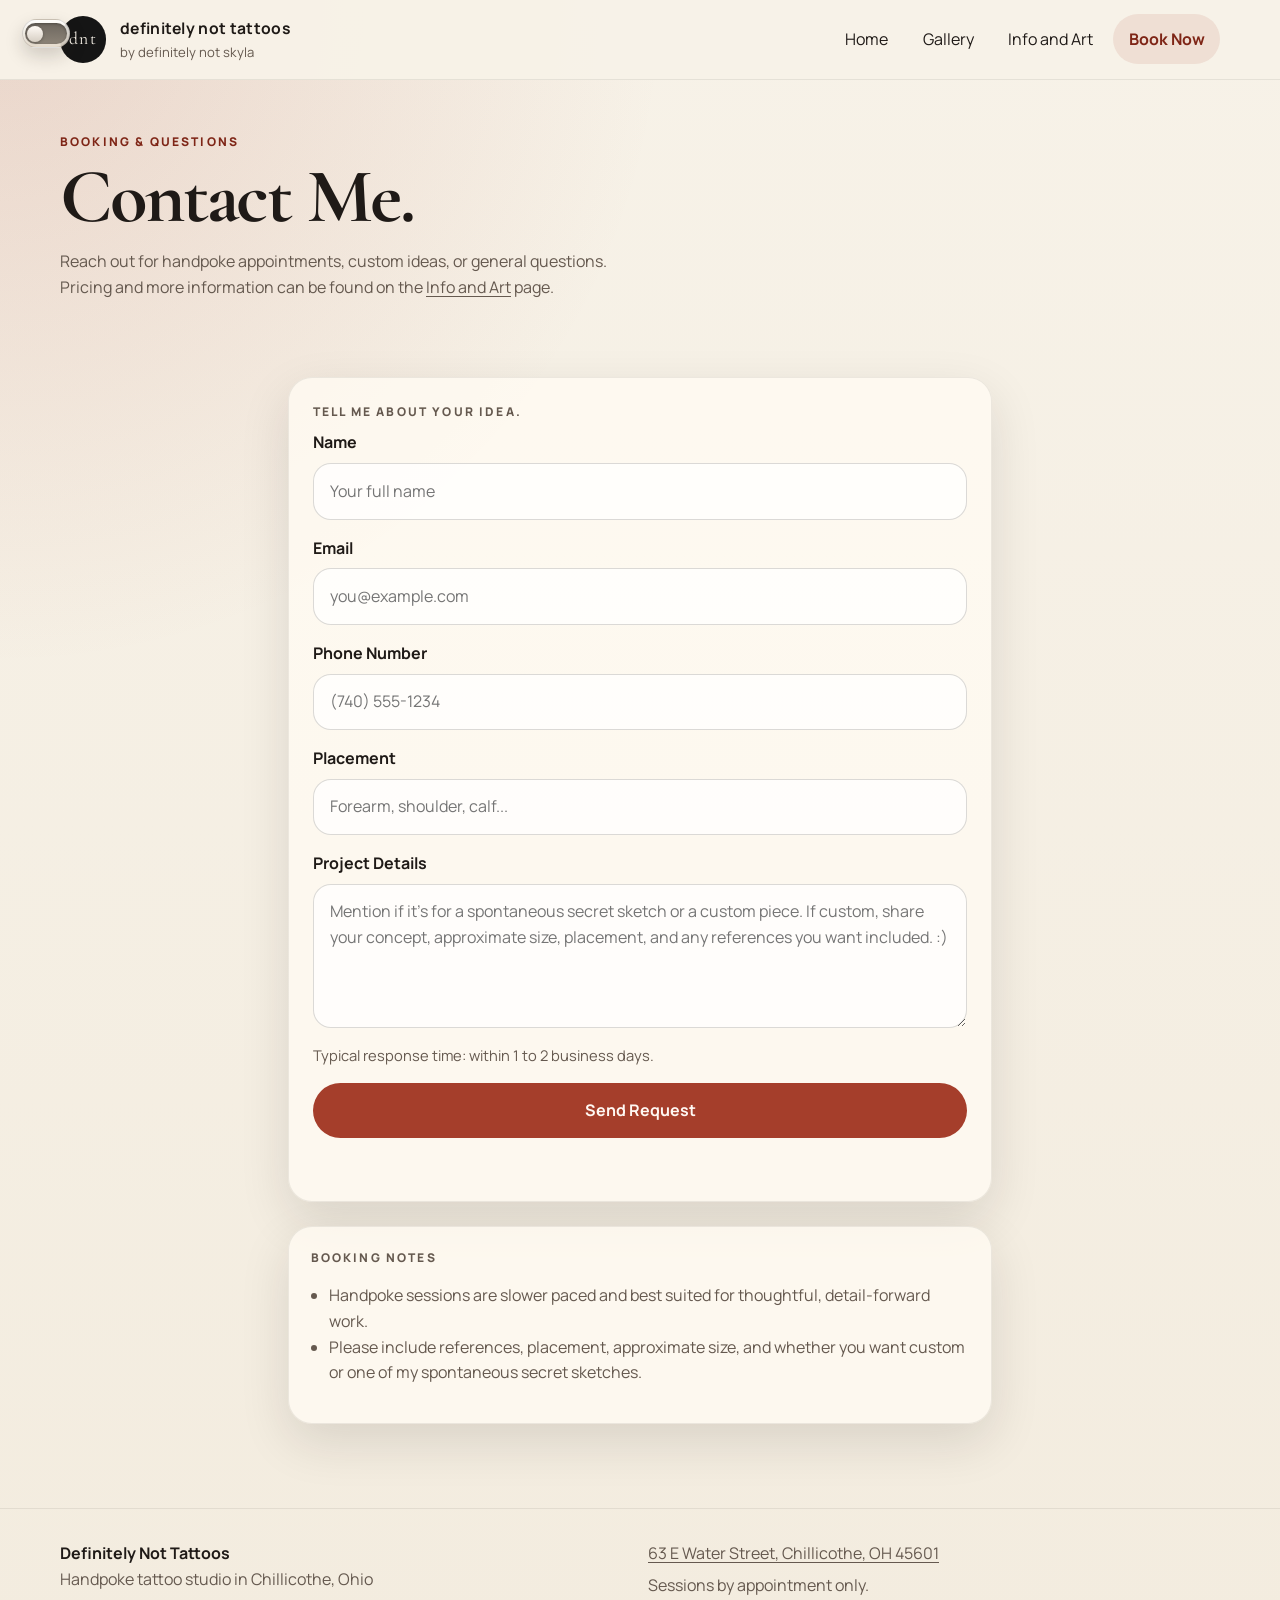
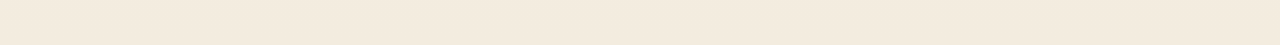
==== commit 440c0f26: "Final wording changes and adjusting of dark mode stickers" ====
--- a/contact.html
+++ b/contact.html
@@ -53,7 +53,7 @@
       <nav class="site-nav" id="site-nav" aria-label="Primary navigation">
         <a href="index.html">Home</a>
         <a href="gallery.html">Gallery</a>
-        <a href="flash.html">Flash</a>
+          <a href="flash.html">Info and Art</a>
         <a class="button button-small" href="contact.html">Book Now</a>
       </nav>
     </div>
@@ -65,8 +65,8 @@
         <p class="eyebrow">Booking & Questions</p>
         <h1>Contact Me.</h1>
         <p class="lead">
-          Reach out for handpoke appointments, flash availability, custom ideas, or general questions.
-          Pricing and more information can be found on the Flash page.
+          Reach out for handpoke appointments, custom ideas, or general questions.
+          Pricing and more information can be found on the <a class="contact-link" href="flash.html">Info and Art</a> page.
         </p>
       </div>
     </section>
@@ -102,7 +102,7 @@
                 <textarea
                   id="message"
                   name="message"
-                  placeholder="Share your concept, approximate size, placement, and any references you want included."
+                  placeholder="Mention if it's for a spontaneous secret sketch or a custom piece. If custom, share your concept, approximate size, placement, and any references you want included. :)"
                   required
                 ></textarea>
               </div>
@@ -117,7 +117,7 @@
             <p class="meta-label">Booking Notes</p>
             <ul class="faq-list">
               <li>Handpoke sessions are slower paced and best suited for thoughtful, detail-forward work.</li>
-              <li>Please include references, placement, approximate size, and whether you want custom or flash.</li>
+              <li>Please include references, placement, approximate size, and whether you want custom or one of my spontaneous secret sketches.</li>
             </ul>
           </div>
         </div>
--- a/styles.css
+++ b/styles.css
@@ -21,6 +21,8 @@
   --silly-lime: #86c95d;
   --silly-aqua: #68d4ff;
   --silly-yellow: #d5bb62;
+  --page-gutter: 1rem;
+  --content-left: max(var(--page-gutter), calc((100vw - var(--max-width)) / 2));
 }
 
 *,
@@ -43,68 +45,44 @@
   line-height: 1.6;
 }
 
+main {
+  position: relative;
+  isolation: isolate;
+  overflow-x: clip;
+}
+
 .img-wrapper {
-  position: absolute;
+  position: fixed;
   inset: 0;
-  overflow: visible;
+  overflow: hidden;
   pointer-events: none;
-  z-index: 0;
+  z-index: -1;
+  --decor-scale: 1;
 }
 
 .flexible-image {
   position: absolute;
+  top: calc(var(--y, 50) * 1%);
+  left: calc(var(--x, 50) * 1%);
   display: block;
-  width: auto;
+  width: var(--size, clamp(var(--w-min, 6rem), calc(var(--w, 16) * 1vmin), var(--w-max, 14rem)));
   max-width: none;
   height: auto;
   background: transparent;
   filter: drop-shadow(0 12px 18px rgba(31, 26, 23, 0.16));
-  opacity: 0.92;
-}
-
-.img-float-1 {
-  top: 8%;
-  left: 62%;
-  width: clamp(7rem, 10.5vw, 12.5rem);
-  transform: rotate(-11deg);
-}
-
-.img-float-2 {
-  top: 24%;
-  right: 6%;
-  width: clamp(6.2rem, 8vw, 10.2rem);
-  transform: rotate(10deg);
-}
-
-.img-float-3 {
-  top: 4%;
-  left: 3%;
-  width: clamp(7.4rem, 9.5vw, 11.8rem);
-  transform: rotate(-8deg);
-}
-
-.img-float-4 {
-  top: 44%;
-  right: 5%;
-  width: clamp(6.6rem, 8.8vw, 10.6rem);
-  border-radius: 18px;
-  transform: rotate(9deg);
-}
-
-.img-float-6 {
-  top: 74%;
-  right: 4%;
-  width: clamp(7rem, 8.8vw, 11.2rem);
-  border-radius: 18px;
-  transform: rotate(6deg);
+  opacity: var(--o, 0.92);
+  transform: translate(-50%, -50%) rotate(var(--r, 0deg)) scale(calc(var(--scale, 1) * var(--decor-scale, 1)));
+  transform-origin: center;
 }
 
 .img-float-7 {
-  top: 53rem;
-  left: max(0.5rem, calc(50% - 48rem));
-  width: 12.5rem;
-  transform: rotate(1deg);
-  transform-origin: bottom left;
+  --y: 58;
+  --size: clamp(8.2rem, 20vmin, 13rem);
+  --r: 2deg;
+  --o: 0.96;
+  left: calc(var(--content-left) + 0.5rem - var(--size));
+  transform: rotate(var(--r, 0deg)) scale(calc(var(--scale, 1) * var(--decor-scale, 1)));
+  transform-origin: bottom right;
   z-index: 2;
 }
 
@@ -113,81 +91,153 @@
 }
 
 .light-drawing-sun {
-  top: 2%;
-  right: 3%;
-  width: clamp(8.8rem, 14vw, 16rem);
-  transform: rotate(7deg);
+  --x: 91;
+  --y: 17;
+  --w: 23;
+  --w-min: 8.8rem;
+  --w-max: 16rem;
+  --r: 7deg;
 }
 
 .light-drawing-clover-1 {
-  top: 3%;
-  left: 5%;
-  width: clamp(6.6rem, 9.8vw, 11.6rem);
-  transform: rotate(-12deg);
+  --x: 7;
+  --y: 20;
+  --w: 18;
+  --w-min: 6.6rem;
+  --w-max: 11.6rem;
+  --r: -12deg;
 }
 
 .light-drawing-clover-2 {
-  top: 31%;
-  right: 10%;
-  width: clamp(7rem, 10.5vw, 12.4rem);
-  transform: rotate(11deg);
+  --x: 92;
+  --y: 42;
+  --w: 19;
+  --w-min: 7rem;
+  --w-max: 12.4rem;
+  --r: 11deg;
 }
 
 .light-drawing-clover-3 {
-  top: 26%;
-  left: 9%;
-  width: clamp(6.2rem, 8.8vw, 10.6rem);
-  transform: rotate(8deg);
+  --x: 7;
+  --y: 42;
+  --w: 17;
+  --w-min: 6.2rem;
+  --w-max: 10.6rem;
+  --r: 8deg;
 }
 
 .light-drawing-clover-4 {
-  top: 57%;
-  right: 7%;
-  width: clamp(7rem, 9.8vw, 11.6rem);
-  transform: rotate(0deg);
+  --x: 92;
+  --y: 66;
+  --w: 18;
+  --w-min: 7rem;
+  --w-max: 11.6rem;
+  --r: 0deg;
 }
 
 .light-drawing-clover-5 {
-  top: 70%;
-  left: 12%;
-  width: clamp(6.3rem, 8.8vw, 10.6rem);
-  transform: rotate(49deg);
+  --x: 7;
+  --y: 64;
+  --w: 17;
+  --w-min: 6.3rem;
+  --w-max: 10.6rem;
+  --r: 49deg;
 }
 
 .light-drawing-stuff-1 {
-  top: 82%;
-  right: 7%;
-  width: clamp(7.4rem, 10.5vw, 13.2rem);
-  transform: rotate(-7deg);
+  --x: 92;
+  --y: 88;
+  --w: 20;
+  --w-min: 7.4rem;
+  --w-max: 13.2rem;
+  --r: -7deg;
 }
 
 .light-drawing-stuff-2 {
-  top: 90%;
-  left: 8%;
-  width: clamp(7rem, 9.8vw, 12rem);
-  transform: rotate(0deg);
-}
-
-@media (max-width: 960px) {
-  .flash-layout {
-    grid-template-columns: 1fr;
-  }
-
-  .flash-sheet-panel,
-  .flash-info-card {
-    grid-column: auto;
+  --x: 7;
+  --y: 90;
+  --w: 19;
+  --w-min: 7rem;
+  --w-max: 12rem;
+  --r: 0deg;
+}
+
+@media (max-width: 1100px) {
+  :root {
+    --page-gutter: 1.2rem;
+  }
+
+  .img-wrapper {
+    --decor-scale: 0.86;
+  }
+}
+
+@media (max-width: 920px), (max-height: 760px) {
+  :root {
+    --page-gutter: 1.45rem;
+  }
+
+  .img-wrapper {
+    --decor-scale: 0.74;
+    opacity: 0.72;
   }
 }
 
 @media (max-width: 760px) {
+  :root {
+    --page-gutter: 1.8rem;
+  }
+
+  .img-wrapper {
+    --decor-scale: 0.62;
+    opacity: 0.62;
+  }
+
   .img-float-7 {
-    top: 62%;
-    width: clamp(10rem, 36vw, 14rem);
+    --y: 58;
+    --size: clamp(6.2rem, 16vmin, 9.6rem);
+    left: calc(var(--content-left) + 0.25rem - var(--size));
   }
 
   .light-drawing-sun {
-    top: 4%;
-    width: clamp(8rem, 24vw, 12rem);
+    --x: 94;
+    --y: 18;
+    --w-max: 9.8rem;
+  }
+
+  .light-drawing-clover-1 {
+    --x: 5;
+    --y: 22;
+  }
+
+  .light-drawing-clover-2 {
+    --x: 94;
+    --y: 39;
+  }
+
+  .light-drawing-clover-3 {
+    --x: 5;
+    --y: 40;
+  }
+
+  .light-drawing-clover-4 {
+    --x: 94;
+    --y: 60;
+  }
+
+  .light-drawing-clover-5 {
+    --x: 5;
+    --y: 58;
+  }
+
+  .light-drawing-stuff-1 {
+    --x: 94;
+    --y: 79;
+  }
+
+  .light-drawing-stuff-2 {
+    --x: 5;
+    --y: 76;
   }
 
   .light-drawing-clover-1,
@@ -197,9 +247,56 @@
   .light-drawing-clover-5,
   .light-drawing-stuff-1,
   .light-drawing-stuff-2 {
-    opacity: 0.9;
-  }
-}
+    opacity: 0.84;
+  }
+}
+
+@media (max-width: 620px), (max-height: 660px) {
+  :root {
+    --page-gutter: 2.2rem;
+  }
+
+  .img-wrapper {
+    --decor-scale: 0.54;
+    opacity: 0.56;
+  }
+
+  .light-drawing {
+    --w-max: 8.8rem;
+  }
+}
+
+@media (max-width: 480px), (max-height: 560px) {
+  :root {
+    --page-gutter: 2.55rem;
+  }
+
+  .img-wrapper {
+    --decor-scale: 0.48;
+    opacity: 0.46;
+  }
+
+  .img-float-7 {
+    --y: 56;
+    --size: clamp(5.2rem, 14vmin, 7.8rem);
+  }
+
+  .light-drawing {
+    --w-max: 7.6rem;
+  }
+}
+
+@media (max-width: 960px) {
+  .flash-layout {
+    grid-template-columns: 1fr;
+  }
+
+  .flash-sheet-panel,
+  .flash-info-card {
+    grid-column: auto;
+  }
+}
+
 img {
   display: block;
   max-width: 100%;
@@ -218,7 +315,7 @@
 }
 
 .container {
-  width: min(calc(100% - 2rem), var(--max-width));
+  width: min(calc(100% - (var(--page-gutter) * 2)), var(--max-width));
   margin: 0 auto;
 }
 
@@ -350,9 +447,50 @@
   top: 1rem;
   left: 1rem;
   z-index: 35;
-  min-height: 3rem;
-  min-width: 8.25rem;
-  box-shadow: 0 10px 22px rgba(31, 26, 23, 0.16);
+  width: 3.25rem;
+  height: 2rem;
+  min-height: 0;
+  min-width: 0;
+  padding: 0;
+  gap: 0;
+  border: 0;
+  border-radius: 0;
+  background: transparent;
+  box-shadow: none;
+  display: grid;
+  place-items: center;
+  justify-content: center;
+}
+
+.silly-corner-toggle:hover,
+.silly-corner-toggle:focus-visible,
+.silly-corner-toggle.is-active {
+  background: transparent;
+  border-color: transparent;
+  transform: none;
+}
+
+.silly-corner-toggle .switch-plate {
+  padding: 0.14rem;
+  border-radius: 999px;
+  background: linear-gradient(180deg, rgba(255, 255, 255, 0.85), rgba(226, 216, 201, 0.9));
+  border: 1px solid rgba(31, 26, 23, 0.14);
+  box-shadow: 0 8px 18px rgba(31, 26, 23, 0.18);
+}
+
+.silly-corner-toggle .switch-track {
+  width: 2.6rem;
+  height: 1.36rem;
+  padding: 0.14rem;
+}
+
+.silly-corner-toggle .switch-knob {
+  width: 1rem;
+  height: 1rem;
+}
+
+.silly-corner-toggle.mode-toggle.is-active .switch-knob {
+  transform: translateX(1.08rem);
 }
 
 .key-unlock-button {
@@ -383,6 +521,7 @@
 }
 
 .switch-label {
+  display: none;
   font-size: 0.8rem;
   letter-spacing: 0.12em;
   text-transform: uppercase;
@@ -662,41 +801,18 @@
 .scroll-gallery-section {
   position: relative;
   z-index: 2;
-  overflow: hidden;
 }
 
 .scroll-gallery {
-  position: relative;
   margin-top: 1.75rem;
-  overflow: hidden;
-  padding-inline: 4rem;
-}
-
-.scroll-gallery::before,
-.scroll-gallery::after {
-  content: "";
-  position: absolute;
-  top: 0;
-  bottom: 0;
-  width: 4rem;
-  z-index: 2;
-  pointer-events: none;
-}
-
-.scroll-gallery::before {
-  left: 0;
-  background: linear-gradient(90deg, #f3ecdf 18%, rgba(243, 236, 223, 0.92) 34%, transparent 100%);
-}
-
-.scroll-gallery::after {
-  right: 0;
-  background: linear-gradient(270deg, #f3ecdf 18%, rgba(243, 236, 223, 0.92) 34%, transparent 100%);
 }
 
 .scroll-gallery-track {
   display: flex;
+  flex-wrap: wrap;
+  justify-content: center;
   gap: 1rem;
-  width: max-content;
+  width: 100%;
   align-items: stretch;
   transform: none;
   will-change: auto;
@@ -704,7 +820,8 @@
 
 .owl-stack {
   position: absolute;
-  top: 8.5rem;
+  top: auto;
+  bottom: 0.65rem;
   right: 1.25rem;
   width: 8.5rem;
   height: 8.5rem;
@@ -1107,9 +1224,6 @@
 .contact-form-column {
   display: grid;
   gap: 1.5rem;
-}
-
-.contact-form-column {
   width: 100%;
   max-width: 44rem;
   margin: 0 auto;
@@ -1329,6 +1443,18 @@
   box-shadow: 0 0 0 1px rgba(104, 212, 255, 0.16), 0 8px 18px rgba(0, 0, 0, 0.38);
 }
 
+body.silly-mode .silly-corner-toggle {
+  background: transparent;
+  border: 0;
+  box-shadow: none;
+}
+
+body.silly-mode .silly-corner-toggle .switch-plate {
+  background: linear-gradient(180deg, rgba(18, 14, 31, 0.95), rgba(41, 28, 63, 0.92));
+  border-color: rgba(217, 108, 255, 0.24);
+  box-shadow: 0 8px 18px rgba(0, 0, 0, 0.45);
+}
+
 body[data-page="home"].silly-mode .key-unlock-button {
   border-color: rgba(213, 187, 98, 0.28);
   color: #fff6d8;
@@ -1433,12 +1559,13 @@
   background: linear-gradient(180deg, rgb(27, 23, 48), rgb(18, 14, 33));
   border: 1px solid rgb(80, 74, 107);
   box-shadow: 8px 8px 0 rgba(0, 0, 0, 0.22);
-}
-
-body[data-page="home"].silly-mode .sticker,
-body[data-page="gallery"].silly-mode .sticker,
-body[data-page="flash"].silly-mode .sticker {
+  transform: none;
+}
+
+body:is([data-page="home"], [data-page="gallery"], [data-page="flash"]).silly-mode .sticker {
   opacity: 1;
+  animation: none;
+  filter: none;
 }
 
 body[data-page="home"].silly-mode .social-link {
@@ -1466,73 +1593,42 @@
   color: rgba(241, 232, 255, 0.78);
 }
 
-body[data-page="home"].silly-mode .hero-card {
-  transform: none;
-}
-
-body[data-page="home"].silly-mode .feature-panel,
-body[data-page="home"].silly-mode .scroll-gallery-card,
 body[data-page="home"].silly-mode .hero-card,
 body[data-page="gallery"].silly-mode .gallery-card,
-body[data-page="flash"].silly-mode .feature-panel,
-body[data-page="flash"].silly-mode .flash-card,
 body[data-page="contact"].silly-mode .form-shell,
 body[data-page="contact"].silly-mode .info-card {
   transform: none;
 }
 
-body[data-page="home"].silly-mode .scroll-gallery::before {
-  background: linear-gradient(90deg, #1f1734 18%, rgba(31, 23, 52, 0.94) 34%, transparent 100%);
-}
-
-body[data-page="home"].silly-mode .scroll-gallery::after {
-  background: linear-gradient(270deg, #1f1734 18%, rgba(31, 23, 52, 0.94) 34%, transparent 100%);
-}
-
-body[data-page="home"].silly-mode .silly-skyline {
+body:is([data-page="home"], [data-page="gallery"], [data-page="flash"]).silly-mode .silly-skyline {
   display: block;
   position: absolute;
-  inset: 5.8rem 0 auto;
-  height: 40rem;
+  inset: 5.8rem 0 0;
+  height: auto;
+  overflow: clip;
   pointer-events: none;
   z-index: 0;
   background: none;
 }
 
-body[data-page="home"].silly-mode .sticker {
-  animation: none;
-  filter: none;
-}
-
-body[data-page="home"].silly-mode .sticker-ufo {
+body:is([data-page="home"], [data-page="flash"]).silly-mode .sticker-ufo {
   top: 0;
   right: auto;
   left: 0;
   transition: transform 2.4s ease-in-out;
 }
 
-body[data-page="flash"].silly-mode .sticker-ufo {
-  top: 0;
-  right: auto;
-  left: 0;
-  transition: transform 2.4s ease-in-out;
-}
-
 body[data-page="home"].silly-mode .fox-walker,
 body[data-page="gallery"].silly-mode .fox-walker,
 body[data-page="flash"].silly-mode .fox-walker {
   display: block;
 }
 
-body[data-page="home"].silly-mode .owl-stack {
+body:is([data-page="home"], [data-page="flash"]).silly-mode .owl-stack {
   display: block;
 }
 
-body[data-page="flash"].silly-mode .owl-stack {
-  display: block;
-}
-
-body[data-page="home"].silly-mode main {
+body:is([data-page="home"], [data-page="gallery"], [data-page="flash"]).silly-mode main {
   position: relative;
   overflow: visible;
 }
@@ -1548,7 +1644,7 @@
   z-index: 2;
 }
 
-body[data-page="gallery"].silly-mode {
+body:is([data-page="gallery"], [data-page="flash"]).silly-mode {
   background:
     radial-gradient(circle at 18% 10%, rgba(106, 206, 255, 0.2), transparent 18%),
     radial-gradient(circle at 82% 16%, rgba(255, 137, 200, 0.18), transparent 19%),
@@ -1557,100 +1653,111 @@
   color: #f4ecff;
 }
 
-body[data-page="gallery"].silly-mode .site-header {
+body[data-page="contact"].silly-mode {
+  background:
+    radial-gradient(circle at 14% 10%, rgba(106, 206, 255, 0.16), transparent 18%),
+    radial-gradient(circle at 82% 12%, rgba(255, 137, 200, 0.14), transparent 20%),
+    linear-gradient(180deg, #140f20 0%, #221733 48%, #120d19 100%);
+  color: #f4ecff;
+}
+
+body:is([data-page="gallery"], [data-page="flash"], [data-page="contact"]).silly-mode .site-header {
   background: rgba(15, 11, 24, 0.9);
   border-bottom: 1px solid rgba(239, 231, 255, 0.14);
   box-shadow: 0 10px 28px rgba(0, 0, 0, 0.36);
 }
 
-body[data-page="gallery"].silly-mode .brand-mark {
-  background:
-    linear-gradient(135deg, #68d4ff, #d96cff 55%, #ffd680);
+body:is([data-page="gallery"], [data-page="flash"], [data-page="contact"]).silly-mode .brand-mark {
+  background: linear-gradient(135deg, #68d4ff, #d96cff 55%, #ffd680);
   color: #160f1f;
   border: 2px solid rgba(255, 255, 255, 0.16);
   box-shadow: 0 0 0 4px rgba(104, 212, 255, 0.12);
 }
 
+body:is([data-page="gallery"], [data-page="flash"], [data-page="contact"]).silly-mode .site-nav {
+  background: linear-gradient(135deg, rgba(28, 22, 48, 0.98), rgba(17, 13, 29, 0.98));
+  border: 1px solid rgba(239, 231, 255, 0.14);
+}
+
+body:is([data-page="gallery"], [data-page="flash"], [data-page="contact"]).silly-mode .site-nav a:hover,
+body:is([data-page="gallery"], [data-page="flash"], [data-page="contact"]).silly-mode .site-nav a:focus-visible,
+body:is([data-page="gallery"], [data-page="flash"], [data-page="contact"]).silly-mode .site-nav a.active,
+body:is([data-page="gallery"], [data-page="flash"], [data-page="contact"]).silly-mode .mode-toggle,
+body:is([data-page="gallery"], [data-page="flash"], [data-page="contact"]).silly-mode .mode-toggle.is-active {
+  color: #f7efff;
+}
+
+body:is([data-page="gallery"], [data-page="flash"], [data-page="contact"]).silly-mode .mode-toggle {
+  background: linear-gradient(135deg, rgba(24, 19, 41, 0.98), rgba(50, 31, 68, 0.98));
+  border: 1px dashed rgba(104, 212, 255, 0.45);
+  box-shadow: 0 0 0 1px rgba(255, 137, 200, 0.14), 0 8px 18px rgba(0, 0, 0, 0.38);
+}
+
+body:is([data-page="gallery"], [data-page="flash"], [data-page="contact"]).silly-mode .switch-label {
+  color: #f1e8ff;
+}
+
+body:is([data-page="gallery"], [data-page="flash"], [data-page="contact"]).silly-mode .switch-plate {
+  background: linear-gradient(180deg, rgba(8, 8, 18, 0.9), rgba(47, 30, 67, 0.8));
+  border-color: rgba(217, 108, 255, 0.22);
+}
+
+body:is([data-page="gallery"], [data-page="flash"], [data-page="contact"]).silly-mode .switch-track {
+  background: linear-gradient(180deg, #191524, #2b2339);
+}
+
+body:is([data-page="gallery"], [data-page="flash"], [data-page="contact"]).silly-mode .mode-toggle.is-active .switch-track {
+  background: linear-gradient(180deg, #3c5673, #6e8bd7);
+}
+
+body:is([data-page="gallery"], [data-page="flash"], [data-page="contact"]).silly-mode .switch-knob {
+  background: linear-gradient(180deg, #f2eaff, #c6b8db);
+}
+
+body:is([data-page="gallery"], [data-page="flash"], [data-page="contact"]).silly-mode .mode-toggle.is-active .switch-knob {
+  background: linear-gradient(180deg, #fff1d1, #f0cd78);
+}
+
 body[data-page="gallery"].silly-mode .brand-text strong,
 body[data-page="gallery"].silly-mode .page-hero h1,
-body[data-page="gallery"].silly-mode .gallery-card h3 {
+body[data-page="gallery"].silly-mode .gallery-card h3,
+body[data-page="flash"].silly-mode .brand-text strong,
+body[data-page="flash"].silly-mode .page-hero h1,
+body[data-page="flash"].silly-mode .hero-copy h1,
+body[data-page="flash"].silly-mode .feature-panel h2,
+body[data-page="contact"].silly-mode .brand-text strong,
+body[data-page="contact"].silly-mode .page-hero h1,
+body[data-page="contact"].silly-mode .info-card h2,
+body[data-page="contact"].silly-mode .form-shell h2 {
   color: #fff4ff;
 }
 
 body[data-page="gallery"].silly-mode .brand-text span,
 body[data-page="gallery"].silly-mode .lead,
 body[data-page="gallery"].silly-mode .gallery-card p,
-body[data-page="gallery"].silly-mode .footer-grid p {
+body[data-page="gallery"].silly-mode .footer-grid p,
+body[data-page="flash"].silly-mode .brand-text span,
+body[data-page="flash"].silly-mode .hero-text,
+body[data-page="flash"].silly-mode .feature-panel p,
+body[data-page="flash"].silly-mode .feature-panel li,
+body[data-page="flash"].silly-mode .footer-grid p,
+body[data-page="contact"].silly-mode .brand-text span,
+body[data-page="contact"].silly-mode .lead,
+body[data-page="contact"].silly-mode .info-card p,
+body[data-page="contact"].silly-mode .field-note,
+body[data-page="contact"].silly-mode .faq-list li,
+body[data-page="contact"].silly-mode .footer-grid p {
   color: rgba(239, 231, 255, 0.78);
 }
 
-body[data-page="gallery"].silly-mode .site-nav {
-  background: linear-gradient(135deg, rgba(28, 22, 48, 0.98), rgba(17, 13, 29, 0.98));
-  border: 1px solid rgba(239, 231, 255, 0.14);
-}
-
-body[data-page="gallery"].silly-mode .site-nav a:hover,
-body[data-page="gallery"].silly-mode .site-nav a:focus-visible,
-body[data-page="gallery"].silly-mode .site-nav a.active,
-body[data-page="gallery"].silly-mode .mode-toggle,
-body[data-page="gallery"].silly-mode .mode-toggle.is-active {
-  color: #f7efff;
-}
-
-body[data-page="gallery"].silly-mode .mode-toggle {
-  background: linear-gradient(135deg, rgba(24, 19, 41, 0.98), rgba(50, 31, 68, 0.98));
-  border: 1px dashed rgba(104, 212, 255, 0.45);
-  box-shadow: 0 0 0 1px rgba(255, 137, 200, 0.14), 0 8px 18px rgba(0, 0, 0, 0.38);
-}
-
-body[data-page="gallery"].silly-mode .switch-label {
-  color: #f1e8ff;
-}
-
-body[data-page="gallery"].silly-mode .switch-plate {
-  background: linear-gradient(180deg, rgba(8, 8, 18, 0.9), rgba(47, 30, 67, 0.8));
-  border-color: rgba(217, 108, 255, 0.22);
-}
-
-body[data-page="gallery"].silly-mode .switch-track {
-  background: linear-gradient(180deg, #191524, #2b2339);
-}
-
-body[data-page="gallery"].silly-mode .mode-toggle.is-active .switch-track {
-  background: linear-gradient(180deg, #3c5673, #6e8bd7);
-}
-
-body[data-page="gallery"].silly-mode .switch-knob {
-  background: linear-gradient(180deg, #f2eaff, #c6b8db);
-}
-
-body[data-page="gallery"].silly-mode .mode-toggle.is-active .switch-knob {
-  background: linear-gradient(180deg, #fff1d1, #f0cd78);
-}
-
-body[data-page="gallery"].silly-mode main {
-  position: relative;
-  overflow: visible;
-}
-
-body[data-page="gallery"].silly-mode .img-wrapper {
+body:is([data-page="gallery"], [data-page="flash"]).silly-mode .img-wrapper {
   display: block;
   z-index: 0;
 }
 
-body[data-page="gallery"].silly-mode .silly-skyline {
-  display: block;
-  position: absolute;
-  inset: 5.8rem 0 auto;
-  height: 40rem;
-  pointer-events: none;
-  z-index: 0;
-  background: none;
-}
-
-body[data-page="gallery"].silly-mode .sticker {
-  animation: none;
-  filter: none;
+body[data-page="flash"].silly-mode .img-wrapper {
+  top: 5rem;
+  bottom: -5rem;
 }
 
 body[data-page="gallery"].silly-mode .sticker-ufo {
@@ -1659,7 +1766,9 @@
 
 body[data-page="gallery"].silly-mode .page-hero,
 body[data-page="gallery"].silly-mode .section,
-body[data-page="gallery"].silly-mode .site-footer {
+body[data-page="gallery"].silly-mode .site-footer,
+body[data-page="flash"].silly-mode .hero,
+body[data-page="flash"].silly-mode .site-footer {
   position: relative;
   z-index: 2;
 }
@@ -1677,7 +1786,9 @@
 }
 
 body[data-page="gallery"].silly-mode .eyebrow,
-body[data-page="gallery"].silly-mode .artist-tag {
+body[data-page="gallery"].silly-mode .artist-tag,
+body[data-page="contact"].silly-mode .meta-label,
+body[data-page="contact"].silly-mode .eyebrow {
   color: #8fe7ff;
 }
 
@@ -1693,7 +1804,10 @@
   color: #171221;
 }
 
-body[data-page="gallery"].silly-mode .gallery-card {
+body[data-page="gallery"].silly-mode .gallery-card,
+body[data-page="flash"].silly-mode .flash-card,
+body[data-page="contact"].silly-mode .form-shell,
+body[data-page="contact"].silly-mode .info-card {
   background: linear-gradient(180deg, rgb(26, 20, 42), rgb(16, 12, 28));
   border: 1px solid rgb(80, 74, 107);
   box-shadow: 10px 10px 0 rgba(0, 0, 0, 0.18);
@@ -1732,243 +1846,7 @@
   color: #9fe9ff;
 }
 
-body[data-page="gallery"].silly-mode .nuke-confirm-input {
-  background: rgba(255, 255, 255, 0.08);
-  border-color: rgba(239, 231, 255, 0.16);
-  color: #f6efff;
-}
-
-body[data-page="gallery"].silly-mode .nuke-terminal-close {
-  border-color: rgba(110, 200, 255, 0.22);
-  background: rgba(110, 200, 255, 0.08);
-  color: #d5f5ff;
-}
-
-body[data-page="gallery"].silly-mode .gallery-art {
-  box-shadow: none;
-}
-
-body[data-page="flash"].silly-mode {
-  background:
-    radial-gradient(circle at 18% 10%, rgba(106, 206, 255, 0.2), transparent 18%),
-    radial-gradient(circle at 82% 16%, rgba(255, 137, 200, 0.18), transparent 19%),
-    radial-gradient(circle at 52% 100%, rgba(255, 214, 128, 0.14), transparent 24%),
-    linear-gradient(180deg, #140f20 0%, #221733 44%, #120d19 100%);
-  color: #f4ecff;
-}
-
-body[data-page="flash"].silly-mode .img-wrapper {
-  display: block;
-  z-index: 0;
-  top: 5rem;
-  bottom: -5rem;
-}
-
-body[data-page="flash"].silly-mode .silly-skyline {
-  display: block;
-  position: absolute;
-  inset: 5.8rem 0 auto;
-  height: 40rem;
-  pointer-events: none;
-  z-index: 0;
-  background: none;
-}
-
-body[data-page="flash"].silly-mode main {
-  position: relative;
-  overflow: visible;
-}
-
-body[data-page="flash"] main {
-  position: relative;
-}
-
-body[data-page="flash"].silly-mode .hero,
-body[data-page="flash"].silly-mode .site-footer {
-  position: relative;
-  z-index: 2;
-}
-
-body[data-page="flash"].silly-mode .sticker {
-  animation: none;
-  filter: none;
-}
-
-body[data-page="flash"].silly-mode .site-header {
-  background: rgba(15, 11, 24, 0.9);
-  border-bottom: 1px solid rgba(239, 231, 255, 0.14);
-  box-shadow: 0 10px 28px rgba(0, 0, 0, 0.36);
-}
-
-body[data-page="flash"].silly-mode .brand-mark {
-  background: linear-gradient(135deg, #68d4ff, #d96cff 55%, #ffd680);
-  color: #160f1f;
-  border: 2px solid rgba(255, 255, 255, 0.16);
-  box-shadow: 0 0 0 4px rgba(104, 212, 255, 0.12);
-}
-
-body[data-page="flash"].silly-mode .brand-text strong,
-body[data-page="flash"].silly-mode .page-hero h1,
-body[data-page="flash"].silly-mode .hero-copy h1,
-body[data-page="flash"].silly-mode .feature-panel h2 {
-  color: #fff4ff;
-}
-
-body[data-page="flash"].silly-mode .brand-text span,
-body[data-page="flash"].silly-mode .hero-text,
-body[data-page="flash"].silly-mode .feature-panel p,
-body[data-page="flash"].silly-mode .feature-panel li,
-body[data-page="flash"].silly-mode .footer-grid p {
-  color: rgba(239, 231, 255, 0.78);
-}
-
-body[data-page="flash"].silly-mode .site-nav {
-  background: linear-gradient(135deg, rgba(28, 22, 48, 0.98), rgba(17, 13, 29, 0.98));
-  border: 1px solid rgba(239, 231, 255, 0.14);
-}
-
-body[data-page="flash"].silly-mode .site-nav a:hover,
-body[data-page="flash"].silly-mode .site-nav a:focus-visible,
-body[data-page="flash"].silly-mode .site-nav a.active,
-body[data-page="flash"].silly-mode .mode-toggle,
-body[data-page="flash"].silly-mode .mode-toggle.is-active {
-  color: #f7efff;
-}
-
-body[data-page="flash"].silly-mode .mode-toggle {
-  background: linear-gradient(135deg, rgba(24, 19, 41, 0.98), rgba(50, 31, 68, 0.98));
-  border: 1px dashed rgba(104, 212, 255, 0.45);
-  box-shadow: 0 0 0 1px rgba(255, 137, 200, 0.14), 0 8px 18px rgba(0, 0, 0, 0.38);
-}
-
-body[data-page="flash"].silly-mode .switch-label {
-  color: #f1e8ff;
-}
-
-body[data-page="flash"].silly-mode .switch-plate {
-  background: linear-gradient(180deg, rgba(8, 8, 18, 0.9), rgba(47, 30, 67, 0.8));
-  border-color: rgba(217, 108, 255, 0.22);
-}
-
-body[data-page="flash"].silly-mode .switch-track {
-  background: linear-gradient(180deg, #191524, #2b2339);
-}
-
-body[data-page="flash"].silly-mode .mode-toggle.is-active .switch-track {
-  background: linear-gradient(180deg, #3c5673, #6e8bd7);
-}
-
-body[data-page="flash"].silly-mode .switch-knob {
-  background: linear-gradient(180deg, #f2eaff, #c6b8db);
-}
-
-body[data-page="flash"].silly-mode .mode-toggle.is-active .switch-knob {
-  background: linear-gradient(180deg, #fff1d1, #f0cd78);
-}
-
-body[data-page="flash"].silly-mode .flash-card {
-  background: linear-gradient(180deg, rgb(26, 20, 42), rgb(16, 12, 28));
-  border-color: rgb(80, 74, 107);
-  box-shadow: 10px 10px 0 rgba(0, 0, 0, 0.18);
-}
-
-body[data-page="contact"].silly-mode {
-  background:
-    radial-gradient(circle at 14% 10%, rgba(106, 206, 255, 0.16), transparent 18%),
-    radial-gradient(circle at 82% 12%, rgba(255, 137, 200, 0.14), transparent 20%),
-    linear-gradient(180deg, #140f20 0%, #221733 48%, #120d19 100%);
-  color: #f4ecff;
-}
-
-body[data-page="contact"].silly-mode .site-header {
-  background: rgba(15, 11, 24, 0.9);
-  border-bottom: 1px solid rgba(239, 231, 255, 0.14);
-  box-shadow: 0 10px 28px rgba(0, 0, 0, 0.36);
-}
-
-body[data-page="contact"].silly-mode .brand-mark {
-  background: linear-gradient(135deg, #68d4ff, #d96cff 55%, #ffd680);
-  color: #160f1f;
-  border: 2px solid rgba(255, 255, 255, 0.16);
-  box-shadow: 0 0 0 4px rgba(104, 212, 255, 0.12);
-}
-
-body[data-page="contact"].silly-mode .brand-text strong,
-body[data-page="contact"].silly-mode .page-hero h1,
-body[data-page="contact"].silly-mode .info-card h2,
-body[data-page="contact"].silly-mode .form-shell h2 {
-  color: #fff4ff;
-}
-
-body[data-page="contact"].silly-mode .brand-text span,
-body[data-page="contact"].silly-mode .lead,
-body[data-page="contact"].silly-mode .info-card p,
-body[data-page="contact"].silly-mode .field-note,
-body[data-page="contact"].silly-mode .faq-list li,
-body[data-page="contact"].silly-mode .footer-grid p {
-  color: rgba(239, 231, 255, 0.78);
-}
-
-body[data-page="contact"].silly-mode .site-nav {
-  background: linear-gradient(135deg, rgba(28, 22, 48, 0.98), rgba(17, 13, 29, 0.98));
-  border: 1px solid rgba(239, 231, 255, 0.14);
-}
-
-body[data-page="contact"].silly-mode .site-nav a:hover,
-body[data-page="contact"].silly-mode .site-nav a:focus-visible,
-body[data-page="contact"].silly-mode .site-nav a.active,
-body[data-page="contact"].silly-mode .mode-toggle,
-body[data-page="contact"].silly-mode .mode-toggle.is-active {
-  color: #f7efff;
-}
-
-body[data-page="contact"].silly-mode .mode-toggle {
-  background: linear-gradient(135deg, rgba(24, 19, 41, 0.98), rgba(50, 31, 68, 0.98));
-  border: 1px dashed rgba(104, 212, 255, 0.45);
-  box-shadow: 0 0 0 1px rgba(255, 137, 200, 0.14), 0 8px 18px rgba(0, 0, 0, 0.38);
-}
-
-body[data-page="contact"].silly-mode .switch-label {
-  color: #f1e8ff;
-}
-
-body[data-page="contact"].silly-mode .switch-plate {
-  background: linear-gradient(180deg, rgba(8, 8, 18, 0.9), rgba(47, 30, 67, 0.8));
-  border-color: rgba(217, 108, 255, 0.22);
-}
-
-body[data-page="contact"].silly-mode .switch-track {
-  background: linear-gradient(180deg, #191524, #2b2339);
-}
-
-body[data-page="contact"].silly-mode .mode-toggle.is-active .switch-track {
-  background: linear-gradient(180deg, #3c5673, #6e8bd7);
-}
-
-body[data-page="contact"].silly-mode .switch-knob {
-  background: linear-gradient(180deg, #f2eaff, #c6b8db);
-}
-
-body[data-page="contact"].silly-mode .mode-toggle.is-active .switch-knob {
-  background: linear-gradient(180deg, #fff1d1, #f0cd78);
-}
-
-body[data-page="contact"].silly-mode .form-shell,
-body[data-page="contact"].silly-mode .info-card {
-  background: linear-gradient(180deg, rgb(26, 20, 42), rgb(16, 12, 28));
-  border: 1px solid rgb(80, 74, 107);
-  box-shadow: 10px 10px 0 rgba(0, 0, 0, 0.18);
-}
-
-body[data-page="contact"].silly-mode .meta-label,
-body[data-page="contact"].silly-mode .eyebrow {
-  color: #8fe7ff;
-}
-
-body[data-page="contact"].silly-mode .form-row label {
-  color: #f7efff;
-}
-
+body[data-page="gallery"].silly-mode .nuke-confirm-input,
 body[data-page="contact"].silly-mode .form-row input,
 body[data-page="contact"].silly-mode .form-row select,
 body[data-page="contact"].silly-mode .form-row textarea {
@@ -1977,6 +1855,24 @@
   color: #f6efff;
 }
 
+body[data-page="gallery"].silly-mode .nuke-terminal-close {
+  border-color: rgba(110, 200, 255, 0.22);
+  background: rgba(110, 200, 255, 0.08);
+  color: #d5f5ff;
+}
+
+body[data-page="gallery"].silly-mode .gallery-art {
+  box-shadow: none;
+}
+
+body[data-page="flash"] main {
+  position: relative;
+}
+
+body[data-page="contact"].silly-mode .form-row label {
+  color: #f7efff;
+}
+
 body[data-page="contact"].silly-mode .form-status {
   color: #ffe4a8;
 }
@@ -2027,6 +1923,8 @@
   display: inline-flex;
   align-items: center;
   justify-content: center;
+  width: clamp(var(--sticker-min, 5.5rem), calc(var(--sticker-vmin, 16) * 1vmin), var(--sticker-max, 14rem));
+  height: clamp(var(--sticker-min, 5.5rem), calc(var(--sticker-vmin, 16) * 1vmin), var(--sticker-max, 14rem));
   filter: drop-shadow(0 5px 10px rgba(0, 0, 0, 0.42));
   animation: sticker-float 4.2s ease-in-out infinite;
   opacity: 0.78;
@@ -2078,17 +1976,20 @@
 }
 
 .sticker-flower {
-  left: 4%;
-  top: 2rem;
-  width: 9.6rem;
-  height: 9.6rem;
+  left: clamp(2%, 4vw, 6%);
+  top: auto;
+  bottom: clamp(0.8rem, 3.5svh, 2.6rem);
+  --sticker-min: 5rem;
+  --sticker-vmin: 13;
+  --sticker-max: 9.6rem;
 }
 
 .sticker-ufo {
-  right: 9%;
-  top: 1rem;
-  width: 16rem;
-  height: 16rem;
+  right: clamp(4%, 8vw, 10%);
+  top: clamp(0.7rem, 2.2svh, 1.4rem);
+  --sticker-min: 8rem;
+  --sticker-vmin: 20;
+  --sticker-max: 16rem;
   animation-duration: 4.6s;
   transition:
     top 2.4s ease-in-out,
@@ -2098,26 +1999,32 @@
 }
 
 .sticker-star {
-  left: 12%;
-  top: 20rem;
-  width: 15rem;
-  height: 15remrem;
+  position: fixed;
+  left: clamp(6%, 9vw, 13%);
+  top: clamp(8rem, 30svh, 20rem);
+  --sticker-min: 6.4rem;
+  --sticker-vmin: 17;
+  --sticker-max: 15rem;
   animation-duration: 3.8s;
 }
 
 .sticker-heart {
-  right: 16%;
-  top: 22rem;
-  width: 45rem;
-  height: 45rem;
+  position: fixed;
+  right: clamp(1%, 3.5vw, 5%);
+  top: -35vh;
+  --sticker-min: 25.6rem;
+  --sticker-vmin: 76;
+  --sticker-max: 58rem;
   animation-duration: 4.8s;
 }
 
 .sticker-sparkle {
-  right: 5%;
-  top: 34rem;
-  width: 15rem;
-  height: 15rem;
+  position: fixed;
+  right: clamp(2%, 5vw, 6%);
+  top: clamp(24rem, 72svh, 44rem);
+  --sticker-min: 8.8rem;
+  --sticker-vmin: 22;
+  --sticker-max: 18.5rem;
   animation-duration: 4s;
 }
 
@@ -2272,16 +2179,6 @@
   }
 }
 
-@keyframes fox-walk-frames-right {
-  from {
-    background-position: 0 100%;
-  }
-
-  to {
-    background-position: 120% 100%;
-  }
-}
-
 @keyframes fox-sprite-frames {
   from {
     background-position-x: 0;
@@ -2289,62 +2186,6 @@
 
   to {
     background-position-x: 120%;
-  }
-}
-
-@keyframes fox-walk-frames-left {
-  from {
-    background-position: 0 66.666%;
-  }
-
-  to {
-    background-position: 120% 66.666%;
-  }
-}
-
-@keyframes fox-face-right {
-  0%,
-  49.999% {
-    opacity: 1;
-  }
-
-  50%,
-  100% {
-    opacity: 0;
-  }
-}
-
-@keyframes fox-face-left {
-  0%,
-  49.999% {
-    opacity: 0;
-  }
-
-  50%,
-  100% {
-    opacity: 1;
-  }
-}
-
-@keyframes fox-walk-path {
-  0% {
-    transform: translateX(0);
-  }
-
-  49% {
-    transform: translateX(calc(100vw + 5rem));
-  }
-
-  50% {
-    transform: translateX(calc(100vw + 5rem));
-  }
-
-  99% {
-    transform: translateX(0);
-  }
-
-  100% {
-    transform: translateX(0);
   }
 }
 
@@ -2389,42 +2230,6 @@
 }
 
 @media (max-width: 699px) {
-  .img-float-1 {
-    top: 12rem;
-    left: 0.5rem;
-    width: 5.2rem;
-  }
-
-  .img-float-2 {
-    top: 24rem;
-    right: 0.6rem;
-    width: 4.6rem;
-  }
-
-  .img-float-3 {
-    top: 43rem;
-    left: 0.6rem;
-    width: 5.8rem;
-  }
-
-  .img-float-4 {
-    top: 58rem;
-    right: 0.6rem;
-    width: 5.2rem;
-  }
-
-  .img-float-6 {
-    top: 96rem;
-    right: 0.6rem;
-    width: 5.5rem;
-  }
-
-  .img-float-7 {
-    top: 71rem;
-    left: -0.25rem;
-    width: 9rem;
-  }
-
   .gallery-planet-orbit {
     width: 155vw;
     height: 76rem;
@@ -2436,17 +2241,9 @@
     height: 4.5rem;
   }
 
-  .scroll-gallery {
-    padding-inline: 2.75rem;
-  }
-
-  .scroll-gallery::before,
-  .scroll-gallery::after {
-    width: 2.75rem;
-  }
-
   .owl-stack {
-    top: 7.25rem;
+    top: auto;
+    bottom: 0.45rem;
     right: 0.6rem;
     width: 6.75rem;
     height: 6.75rem;
@@ -2461,6 +2258,35 @@
   .owl-dragger {
     width: 5.6rem;
     height: 5.6rem;
+  }
+
+  .silly-corner-toggle {
+    top: 0.5rem;
+    left: 0.5rem;
+    right: auto;
+    min-width: 0;
+    min-height: 0;
+    padding: 0;
+    border-radius: 0;
+    gap: 0;
+  }
+
+  .topbar .brand {
+    margin-left: 3.35rem;
+  }
+
+  .silly-corner-toggle .switch-track {
+    width: 2.28rem;
+    height: 1.28rem;
+  }
+
+  .silly-corner-toggle .switch-knob {
+    width: 0.9rem;
+    height: 0.9rem;
+  }
+
+  .silly-corner-toggle.mode-toggle.is-active .switch-knob {
+    transform: translateX(0.98rem);
   }
 }
 
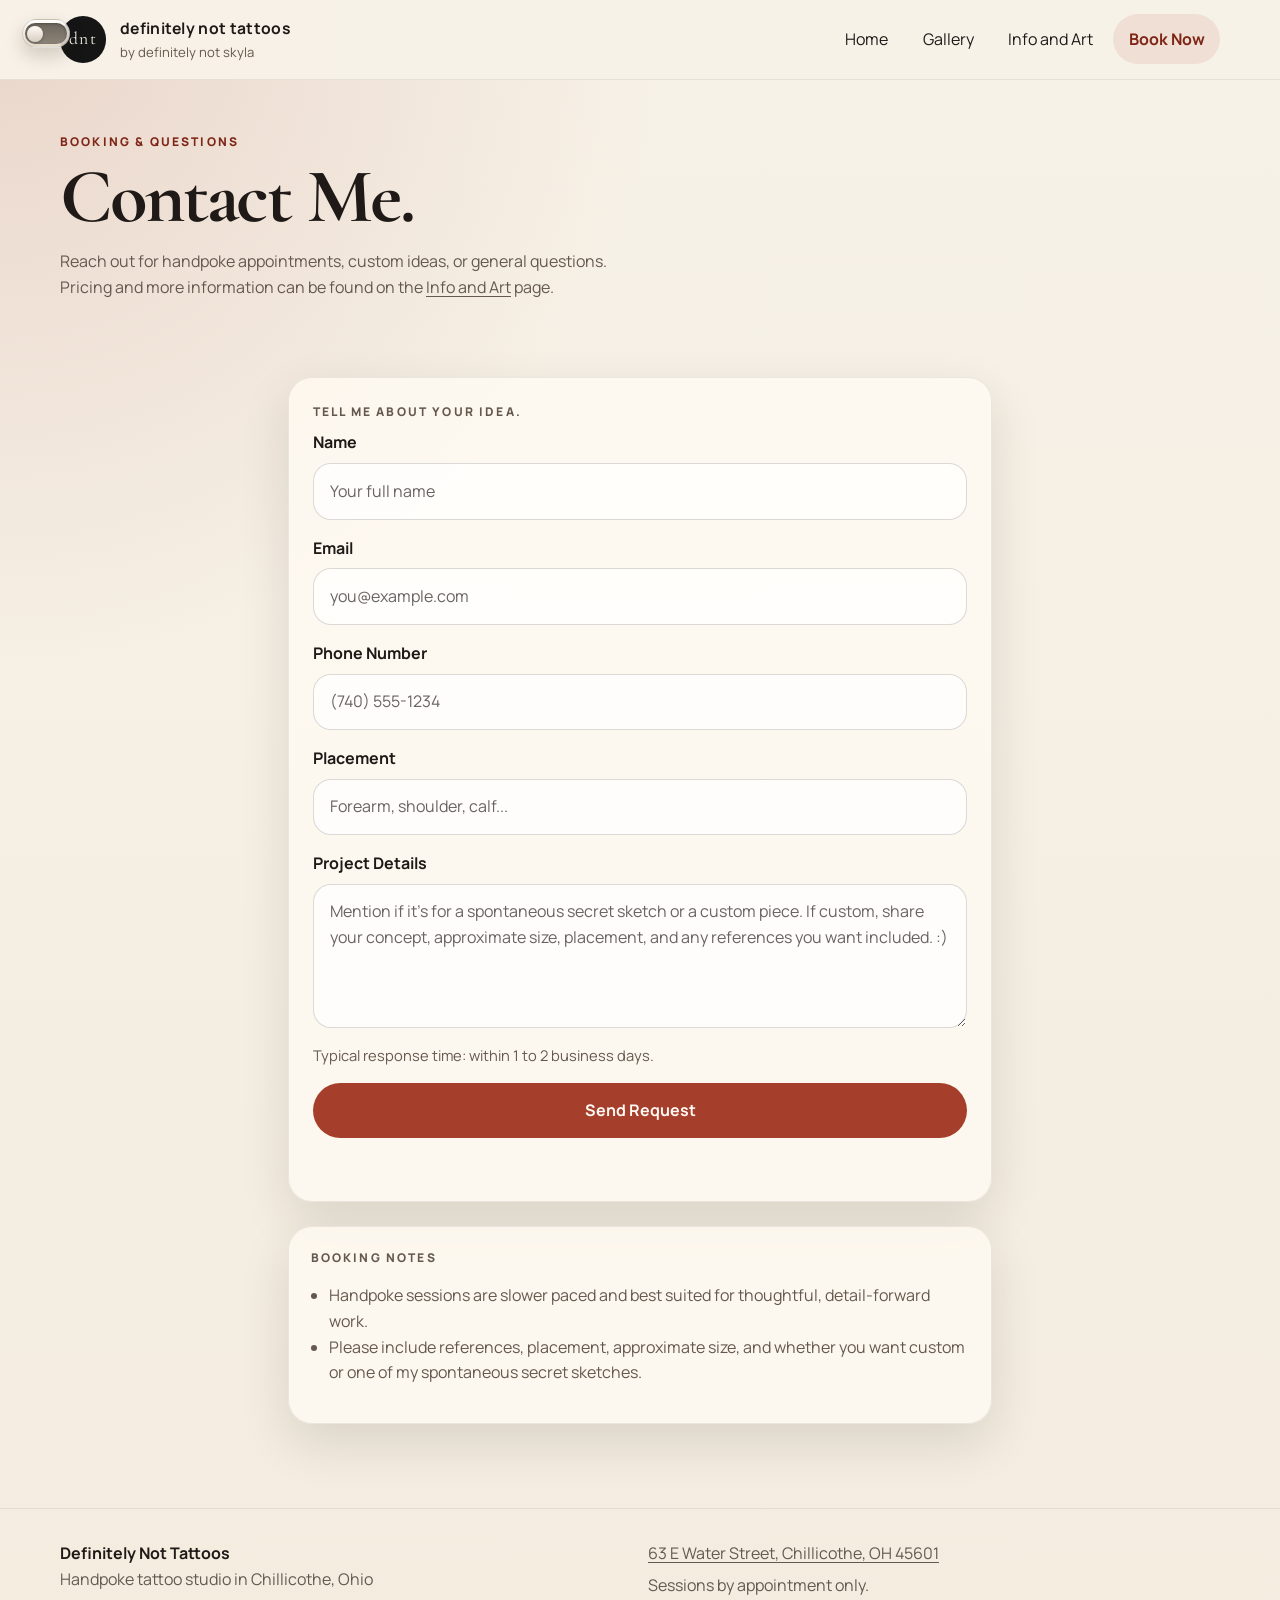
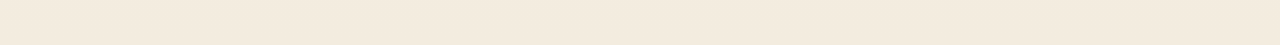
==== commit 24ca3ebe: "form fix" ====
--- a/contact.html
+++ b/contact.html
@@ -76,7 +76,7 @@
         <div class="contact-form-column reveal">
           <div class="form-shell" id="booking">
             <p class="meta-label">Tell me about your idea.</p>
-            <form class="form-grid" data-contact-form>
+            <form class="form-grid" data-contact-form action="https://formsubmit.co/itsdraff@gmail.com" method="POST">
               <div class="form-row">
                 <label for="name">Name</label>
                 <input id="name" name="name" type="text" placeholder="Your full name" required>
--- a/styles.css
+++ b/styles.css
@@ -23,6 +23,9 @@
   --silly-yellow: #d5bb62;
   --page-gutter: 1rem;
   --content-left: max(var(--page-gutter), calc((100vw - var(--max-width)) / 2));
+  --sticker-scale-static: 1;
+  --sticker-scale-mover: 1;
+  --fox-scale: 1;
 }
 
 *,
@@ -33,6 +36,7 @@
 
 html {
   scroll-behavior: smooth;
+  overflow-x: clip;
 }
 
 body {
@@ -165,6 +169,9 @@
 @media (max-width: 1100px) {
   :root {
     --page-gutter: 1.2rem;
+    --sticker-scale-static: 0.9;
+    --sticker-scale-mover: 0.9;
+    --fox-scale: 0.9;
   }
 
   .img-wrapper {
@@ -175,6 +182,9 @@
 @media (max-width: 920px), (max-height: 760px) {
   :root {
     --page-gutter: 1.45rem;
+    --sticker-scale-static: 0.78;
+    --sticker-scale-mover: 0.82;
+    --fox-scale: 0.82;
   }
 
   .img-wrapper {
@@ -186,6 +196,9 @@
 @media (max-width: 760px) {
   :root {
     --page-gutter: 1.8rem;
+    --sticker-scale-static: 0.66;
+    --sticker-scale-mover: 0.72;
+    --fox-scale: 0.72;
   }
 
   .img-wrapper {
@@ -228,6 +241,10 @@
   .light-drawing-clover-5 {
     --x: 5;
     --y: 58;
+  }
+
+  body[data-page="home"]:not(.silly-mode) .light-drawing-clover-5 {
+    --y: 70;
   }
 
   .light-drawing-stuff-1 {
@@ -254,6 +271,9 @@
 @media (max-width: 620px), (max-height: 660px) {
   :root {
     --page-gutter: 2.2rem;
+    --sticker-scale-static: 0.56;
+    --sticker-scale-mover: 0.62;
+    --fox-scale: 0.64;
   }
 
   .img-wrapper {
@@ -283,17 +303,6 @@
 
   .light-drawing {
     --w-max: 7.6rem;
-  }
-}
-
-@media (max-width: 960px) {
-  .flash-layout {
-    grid-template-columns: 1fr;
-  }
-
-  .flash-sheet-panel,
-  .flash-info-card {
-    grid-column: auto;
   }
 }
 
@@ -643,6 +652,79 @@
   display: none;
 }
 
+.sticky-note {
+  position: fixed;
+  z-index: 0;
+  width: 10%;
+  height: 10%;
+  top: 1rem;
+  left: 1rem;
+  display: none;
+}
+
+
+.bunny-scene {
+  display: none;
+}
+
+.bunny-flashlight {
+  flex: 0 0 auto;
+  padding: 0;
+  border: 0;
+  background: none;
+  cursor: pointer;
+  line-height: 0;
+  touch-action: manipulation;
+  align-self: center;
+}
+
+.bunny-flashlight:focus-visible {
+  outline: 2px solid rgba(213, 187, 98, 0.85);
+  outline-offset: 4px;
+  border-radius: 0.35rem;
+}
+
+.bunny-flashlight-image,
+.bunny-image,
+.bunny-shadow-image {
+  display: block;
+  max-width: none;
+  height: auto;
+  pointer-events: none;
+  user-select: none;
+}
+
+.bunny-flashlight-image {
+  width: clamp(4.8rem, 10vw, 6.4rem);
+  transform: rotate(0deg);
+  transform-origin: 36% 64%;
+}
+
+.bunny-figure {
+  position: relative;
+  flex: 0 0 auto;
+  line-height: 0;
+}
+
+.bunny-image {
+  position: relative;
+  z-index: 1;
+  width: clamp(4.2rem, 13vw, 7.4rem);
+}
+
+.bunny-shadow-image {
+  position: absolute;
+  z-index: 0;
+  left: 0%;
+  top: 50%;
+  width: 250%;
+  transform: translateY(-75%);
+  transform-origin: left center;
+  opacity: 0;
+  visibility: hidden;
+  transition: opacity 0.35s ease, visibility 0.35s ease;
+}
+
 .owl-stack {
   display: none;
 }
@@ -759,6 +841,133 @@
   height: 100%;
   object-fit: cover;
   aspect-ratio: 4 / 5;
+}
+
+@media (max-width: 960px) {
+  body[data-page="flash"] .container.flash-layout {
+    width: min(calc(100% - 7.5rem), var(--max-width));
+  }
+
+  .flash-layout {
+    grid-template-columns: 1fr;
+  }
+
+  .flash-heading-block,
+  .flash-info-card,
+  .flash-sheet-panel {
+    grid-column: 1 / -1;
+  }
+
+  .flash-heading-block {
+    order: 1;
+    max-width: none;
+  }
+
+  .flash-info-card {
+    order: 2;
+  }
+
+  .flash-sheet-panel {
+    order: 3;
+  }
+
+  .flash-info-card,
+  .flash-sheet-panel {
+    width: 100%;
+  }
+}
+
+@media (max-width: 620px) {
+  body[data-page="flash"] .container.flash-layout {
+    width: min(calc(100% - 7rem), var(--max-width));
+  }
+}
+
+@media (max-width: 920px) {
+  body:is([data-page="home"], [data-page="gallery"], [data-page="flash"]).silly-mode .sticker-heart {
+    position: fixed !important;
+    right: clamp(0.2rem, 1vw, 0.9rem) !important;
+    left: auto !important;
+    z-index: 2147483647 !important;
+  }
+}
+
+@media (max-width: 760px) {
+  body:is([data-page="home"], [data-page="gallery"], [data-page="flash"]).silly-mode {
+    --bunny-scene-clearance: clamp(4rem, 13vh, 6rem);
+  }
+
+  body:is([data-page="home"], [data-page="gallery"], [data-page="flash"]).silly-mode .bunny-scene {
+    display: flex;
+    align-items: flex-end;
+    position: static;
+    bottom: auto;
+    left: auto;
+    justify-content: center;
+    width: 100%;
+    padding: 3.5rem 0 1.5rem;
+    gap: 1rem;
+  }
+
+  body:is([data-page="home"], [data-page="gallery"], [data-page="flash"]).silly-mode .bunny-flashlight {
+    transform: translateY(1.25rem);
+  }
+
+  body:is([data-page="home"], [data-page="gallery"], [data-page="flash"]).silly-mode .bunny-figure {
+    transform: translateY(-3rem);
+  }
+
+  body:is([data-page="home"], [data-page="gallery"], [data-page="flash"]).silly-mode main {
+    padding-bottom: 0;
+  }
+
+  body:is([data-page="home"], [data-page="gallery"], [data-page="flash"]).silly-mode .bunny-flashlight-image {
+    width: clamp(2.6rem, 16vw, 4.4rem);
+    transform: rotate(0deg) translate(6%, 4%);
+  }
+
+  body:is([data-page="home"], [data-page="gallery"], [data-page="flash"]).silly-mode .bunny-image {
+    width: clamp(3.2rem, 19vw, 5.4rem);
+  }
+
+  body:is([data-page="home"], [data-page="gallery"], [data-page="flash"]).silly-mode .bunny-shadow-image {
+    left: 32%;
+    width: 145%;
+    transform: translateY(-75%);
+  }
+
+  body:is([data-page="home"], [data-page="gallery"], [data-page="flash"]).silly-mode .sticker:not(.sticker-ufo) {
+    position: fixed;
+  }
+
+  body:is([data-page="home"], [data-page="gallery"], [data-page="flash"]).silly-mode .sticker-star {
+    top: clamp(18rem, 42vh, 26rem);
+    left: clamp(0rem, 0.35vw, 0.35rem);
+    right: auto;
+    --sticker-min: 6rem;
+    --sticker-vmin: 16;
+    --sticker-max: 14.2rem;
+  }
+
+  body:is([data-page="gallery"], [data-page="flash"]).silly-mode .sticky-note {
+    top: 14rem;
+    left: 1rem;
+    right: auto;
+    --sticker-min: 6rem;
+    --sticker-vmin: 16;
+    --sticker-max: 14.2rem;
+  }
+
+  body:is([data-page="home"], [data-page="gallery"], [data-page="flash"]).silly-mode .sticker-heart {
+    top: 14rem;
+    position: fixed !important;
+    right: clamp(0.2rem, 1vw, 0.9rem) !important;
+    left: auto !important;
+    z-index: 2147483647 !important;
+    --sticker-min: 11.5rem;
+    --sticker-vmin: 33;
+    --sticker-max: 24rem;
+  }
 }
 
 .info-stack {
@@ -1341,6 +1550,26 @@
   min-height: 9rem;
 }
 
+body[data-page="contact"] .form-row textarea::placeholder,
+body[data-page="contact"] .form-row input::placeholder,
+body[data-page="contact"] .form-row select::placeholder {
+  color: rgba(31, 26, 23, 0.68);
+  opacity: 1;
+}
+
+@media (max-width: 760px) {
+  body[data-page="contact"] .form-row textarea {
+    min-height: 15rem;
+    font-size: 1rem;
+    line-height: 1.42;
+  }
+
+  body[data-page="contact"] .form-row textarea::placeholder {
+    font-size: 0.98rem;
+    line-height: 1.42;
+  }
+}
+
 .field-note,
 .form-status {
   margin: 0;
@@ -1607,8 +1836,60 @@
   height: auto;
   overflow: clip;
   pointer-events: none;
-  z-index: 0;
   background: none;
+}
+
+body:is([data-page="home"], [data-page="gallery"], [data-page="flash"]).silly-mode {
+  --bunny-scene-clearance: clamp(5.5rem, 16vh, 8rem);
+}
+
+@media (min-width: 761px) {
+  body:is([data-page="home"], [data-page="gallery"], [data-page="flash"]).silly-mode .bunny-scene {
+    display: flex;
+    align-items: flex-end;
+    gap: clamp(0.05rem, 0.6vw, 0.35rem);
+    position: fixed;
+    bottom: 2.5rem;
+    left: 1.5rem;
+    top: auto;
+    z-index: 0;
+    pointer-events: auto;
+  }
+
+  body:is([data-page="home"], [data-page="gallery"], [data-page="flash"]).silly-mode .bunny-flashlight {
+    transform: translateY(2rem);
+  }
+
+  body:is([data-page="home"], [data-page="gallery"], [data-page="flash"]).silly-mode .bunny-figure {
+    transform: translateY(-5rem);
+  }
+
+  body:is([data-page="home"], [data-page="gallery"], [data-page="flash"]).silly-mode main {
+    pointer-events: none;
+  }
+
+  body:is([data-page="home"], [data-page="gallery"], [data-page="flash"]).silly-mode main a,
+  body:is([data-page="home"], [data-page="gallery"], [data-page="flash"]).silly-mode main button,
+  body:is([data-page="home"], [data-page="gallery"], [data-page="flash"]).silly-mode main input,
+  body:is([data-page="home"], [data-page="gallery"], [data-page="flash"]).silly-mode main select,
+  body:is([data-page="home"], [data-page="gallery"], [data-page="flash"]).silly-mode main textarea,
+  body:is([data-page="home"], [data-page="gallery"], [data-page="flash"]).silly-mode main label {
+    pointer-events: auto;
+  }
+}
+
+body:is([data-page="home"], [data-page="gallery"], [data-page="flash"]).silly-mode .bunny-scene.is-lit .bunny-shadow-image {
+  opacity: 1;
+  visibility: visible;
+}
+
+body:is([data-page="home"], [data-page="gallery"], [data-page="flash"]).silly-mode .sticker:not(.sticker-ufo) {
+  position: fixed;
+  z-index: 1;
+}
+
+body:is([data-page="home"], [data-page="gallery"], [data-page="flash"]).silly-mode .sticky-note {
+  display: inline-flex;
 }
 
 body:is([data-page="home"], [data-page="flash"]).silly-mode .sticker-ufo {
@@ -1622,6 +1903,8 @@
 body[data-page="gallery"].silly-mode .fox-walker,
 body[data-page="flash"].silly-mode .fox-walker {
   display: block;
+  position: fixed !important;
+  z-index: 2147483647 !important;
 }
 
 body:is([data-page="home"], [data-page="flash"]).silly-mode .owl-stack {
@@ -1630,12 +1913,14 @@
 
 body:is([data-page="home"], [data-page="gallery"], [data-page="flash"]).silly-mode main {
   position: relative;
-  overflow: visible;
+  z-index: 1;
+  padding-bottom: 9rem;
 }
 
 body[data-page="home"] main {
   position: relative;
 }
+
 
 body[data-page="home"].silly-mode .hero,
 body[data-page="home"].silly-mode .scroll-gallery-section,
@@ -1773,9 +2058,6 @@
   z-index: 2;
 }
 
-body[data-page="gallery"].silly-mode .page-hero {
-  padding-top: 5.1rem;
-}
 
 body[data-page="gallery"].silly-mode .gallery-planet-orbit {
   display: none;
@@ -1873,6 +2155,13 @@
   color: #f7efff;
 }
 
+body[data-page="contact"].silly-mode .form-row textarea::placeholder,
+body[data-page="contact"].silly-mode .form-row input::placeholder,
+body[data-page="contact"].silly-mode .form-row select::placeholder {
+  color: rgba(246, 239, 255, 0.78);
+  opacity: 1;
+}
+
 body[data-page="contact"].silly-mode .form-status {
   color: #ffe4a8;
 }
@@ -1923,8 +2212,16 @@
   display: inline-flex;
   align-items: center;
   justify-content: center;
-  width: clamp(var(--sticker-min, 5.5rem), calc(var(--sticker-vmin, 16) * 1vmin), var(--sticker-max, 14rem));
-  height: clamp(var(--sticker-min, 5.5rem), calc(var(--sticker-vmin, 16) * 1vmin), var(--sticker-max, 14rem));
+  width: clamp(
+    calc(var(--sticker-min, 5.5rem) * var(--sticker-scale, 1)),
+    calc(var(--sticker-vmin, 16) * 1vmin * var(--sticker-scale, 1)),
+    calc(var(--sticker-max, 14rem) * var(--sticker-scale, 1))
+  );
+  height: clamp(
+    calc(var(--sticker-min, 5.5rem) * var(--sticker-scale, 1)),
+    calc(var(--sticker-vmin, 16) * 1vmin * var(--sticker-scale, 1)),
+    calc(var(--sticker-max, 14rem) * var(--sticker-scale, 1))
+  );
   filter: drop-shadow(0 5px 10px rgba(0, 0, 0, 0.42));
   animation: sticker-float 4.2s ease-in-out infinite;
   opacity: 0.78;
@@ -1944,13 +2241,21 @@
 
 .fox-walker {
   display: none;
-  position: absolute;
+  position: fixed;
   left: 0;
   top: 0;
-  width: clamp(5.2rem, 9vw, 7.4rem);
-  height: clamp(5.2rem, 9vw, 7.4rem);
+  width: clamp(
+    calc(5.2rem * var(--fox-scale, 1)),
+    calc(9vw * var(--fox-scale, 1)),
+    calc(7.4rem * var(--fox-scale, 1))
+  );
+  height: clamp(
+    calc(5.2rem * var(--fox-scale, 1)),
+    calc(9vw * var(--fox-scale, 1)),
+    calc(7.4rem * var(--fox-scale, 1))
+  );
   pointer-events: none;
-  z-index: -2;
+  z-index: 2147483647;
   transform: translate3d(-200px, -200px, 0);
   will-change: transform;
 }
@@ -1976,12 +2281,14 @@
 }
 
 .sticker-flower {
-  left: clamp(2%, 4vw, 6%);
+  position: fixed;
+  left: clamp(0.25rem, 1.2vw, 1rem);
   top: auto;
-  bottom: clamp(0.8rem, 3.5svh, 2.6rem);
+  bottom: clamp(0.25rem, 1.6vh, 1.2rem);
   --sticker-min: 5rem;
   --sticker-vmin: 13;
   --sticker-max: 9.6rem;
+  --sticker-scale: var(--sticker-scale-static);
 }
 
 .sticker-ufo {
@@ -1990,6 +2297,8 @@
   --sticker-min: 8rem;
   --sticker-vmin: 20;
   --sticker-max: 16rem;
+  --sticker-scale: var(--sticker-scale-mover);
+  z-index: 2147483647;
   animation-duration: 4.6s;
   transition:
     top 2.4s ease-in-out,
@@ -2000,31 +2309,46 @@
 
 .sticker-star {
   position: fixed;
-  left: clamp(6%, 9vw, 13%);
-  top: clamp(8rem, 30svh, 20rem);
+  left: clamp(0.2rem, 1vw, 0.9rem);
+  top: clamp(25.8rem, 21vh, 13rem);
   --sticker-min: 6.4rem;
   --sticker-vmin: 17;
   --sticker-max: 15rem;
+  --sticker-scale: var(--sticker-scale-static);
   animation-duration: 3.8s;
+}
+
+
+.sticky-note {
+  position: fixed;
+  left: clamp(10.2rem, 1vw, 0.9rem);
+  top: clamp(0rem, 21vh, 10rem);
+  --sticker-min: 6.4rem;
+  --sticker-vmin: 17;
+  --sticker-max: 15rem;
+  --sticker-scale: var(--sticker-scale-static);
 }
 
 .sticker-heart {
   position: fixed;
-  right: clamp(1%, 3.5vw, 5%);
-  top: -35vh;
-  --sticker-min: 25.6rem;
-  --sticker-vmin: 76;
-  --sticker-max: 58rem;
+  right: clamp(0.2rem, 1vw, 0.9rem);
+  top: clamp(0.2rem, 1.3vh, 0.9rem);
+  --sticker-min: 10rem;
+  --sticker-vmin: 29;
+  --sticker-max: 22rem;
+  --sticker-scale: var(--sticker-scale-static);
   animation-duration: 4.8s;
 }
 
 .sticker-sparkle {
   position: fixed;
-  right: clamp(2%, 5vw, 6%);
-  top: clamp(24rem, 72svh, 44rem);
+  right: clamp(0.25rem, 1.2vw, 1rem);
+  top: auto;
+  bottom: clamp(0.25rem, 1.8vh, 1.35rem);
   --sticker-min: 8.8rem;
   --sticker-vmin: 22;
   --sticker-max: 18.5rem;
+  --sticker-scale: var(--sticker-scale-static);
   animation-duration: 4s;
 }
 
@@ -2366,6 +2690,10 @@
   color: #f7efff;
 }
 
+body.silly-mode .nav-toggle span:not(.sr-only) {
+  background: #fff;
+}
+
 body.silly-mode .site-nav .button,
 body.silly-mode .site-nav .button:hover,
 body.silly-mode .site-nav .button:focus-visible {
@@ -2373,3 +2701,77 @@
   border-color: rgba(239, 231, 255, 0.2);
   color: #fff;
 }
+
+/* Lightbox styles - scoped, won't affect existing elements */
+.lightbox-clickable {
+  cursor: zoom-in;
+  transition: opacity 0.2s ease;
+}
+@media (hover: hover) {
+  .lightbox-clickable:hover {
+    opacity: 0.9;
+  }
+}
+
+.lightbox-overlay {
+  display: none;
+  position: fixed;
+  top: 0;
+  left: 0;
+  width: 100%;
+  height: 100%;
+  background: rgba(0, 0, 0, 0.85);
+  z-index: 9999;
+  justify-content: center;
+  align-items: center;
+  cursor: zoom-out;
+  padding: 20px;
+  box-sizing: border-box;
+}
+.lightbox-overlay.active {
+  display: flex;
+}
+.lightbox-overlay img {
+  max-width: 90%;
+  max-height: 90%;
+  object-fit: contain;
+  border-radius: 4px;
+  box-shadow: 0 10px 40px rgba(0, 0, 0, 0.5);
+}
+.lightbox-close {
+  position: absolute;
+  top: 20px;
+  right: 30px;
+  color: #fff;
+  font-size: 40px;
+  font-weight: 300;
+  cursor: pointer;
+  line-height: 1;
+}
+
+.sticky-note-mobile {
+  display: none;
+}
+
+.sticky-note-mobile img {
+  display: block;
+  width: 100%;
+  height: 100%;
+  object-fit: contain;
+  pointer-events: none;
+  user-select: none;
+}
+
+@media (max-width: 760px) {
+  body:is([data-page="home"], [data-page="gallery"], [data-page="flash"]).silly-mode .sticky-note-mobile {
+    display: block;
+    width: 9rem;
+    height: 9rem;
+    margin: 1rem 0 0 1rem;
+  }
+
+  body:is([data-page="home"], [data-page="gallery"], [data-page="flash"]).silly-mode .silly-skyline .sticky-note {
+    display: none !important;
+  }
+}
+
